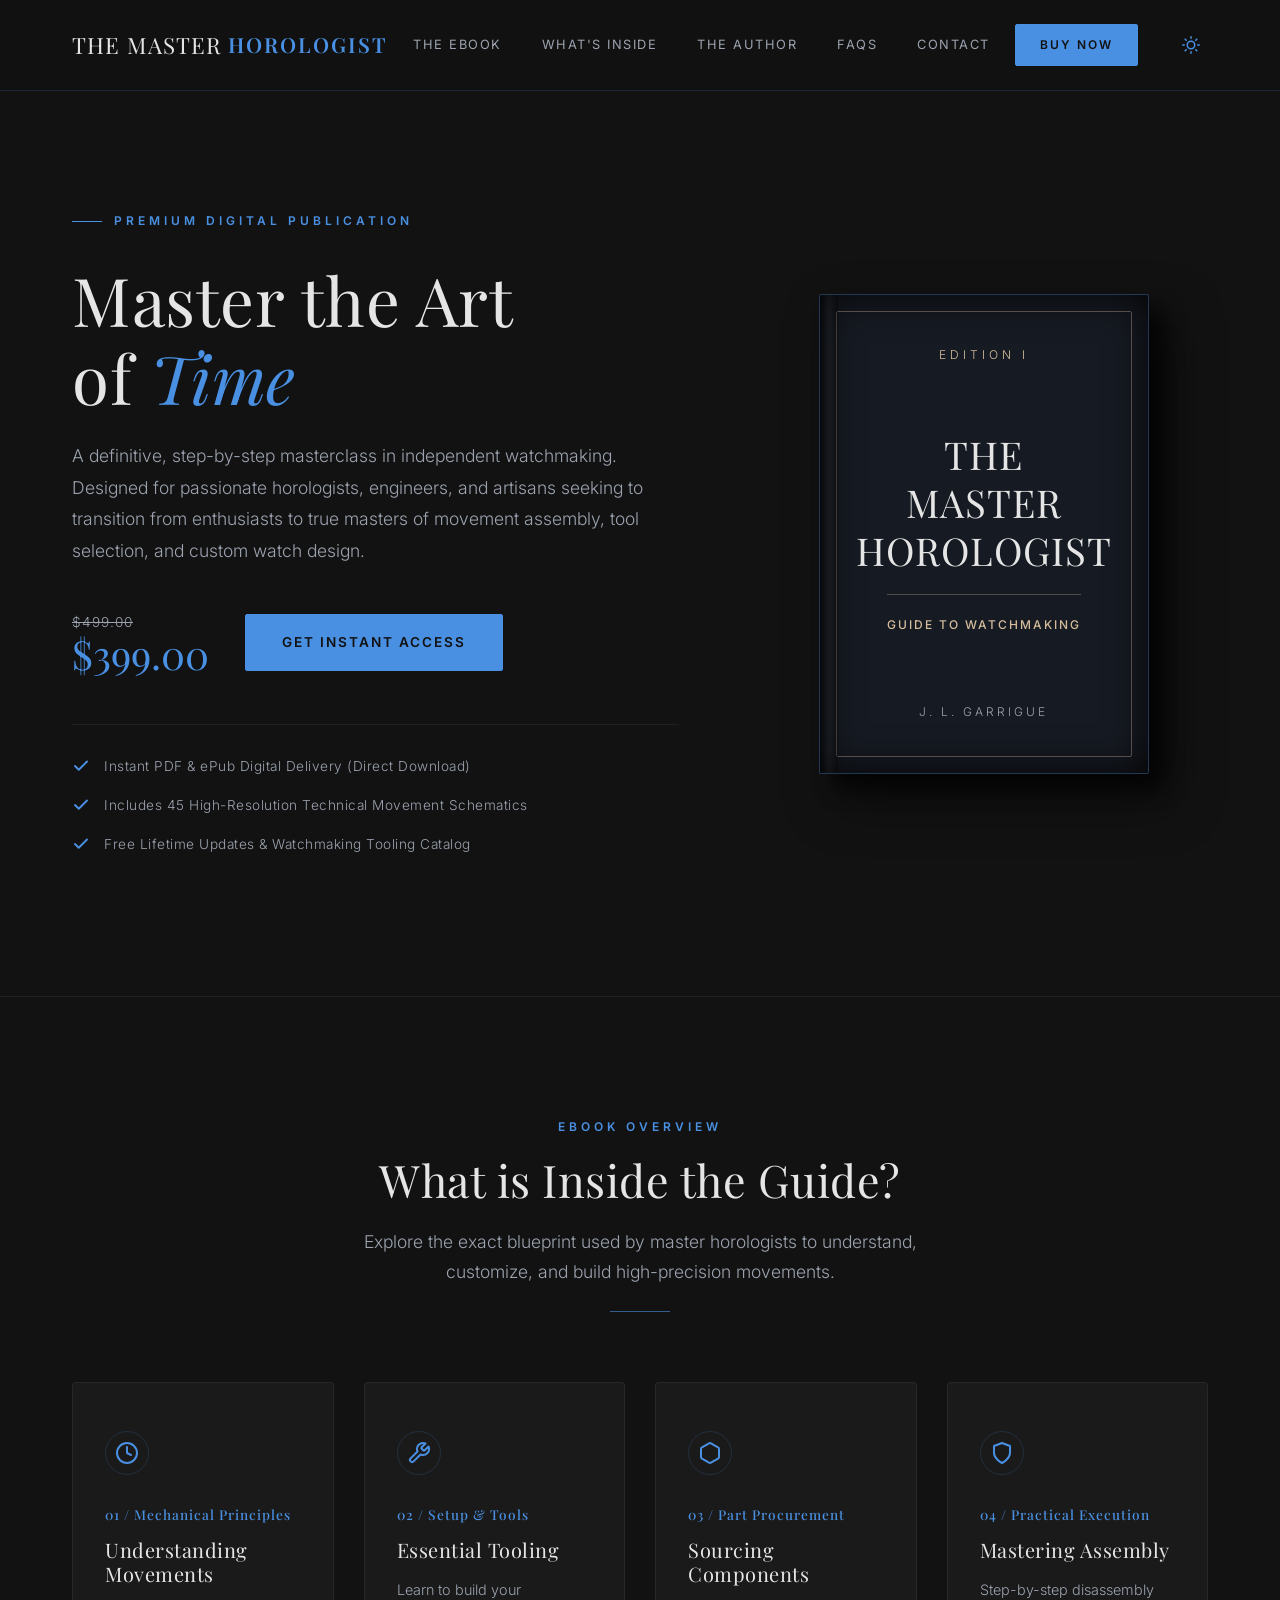
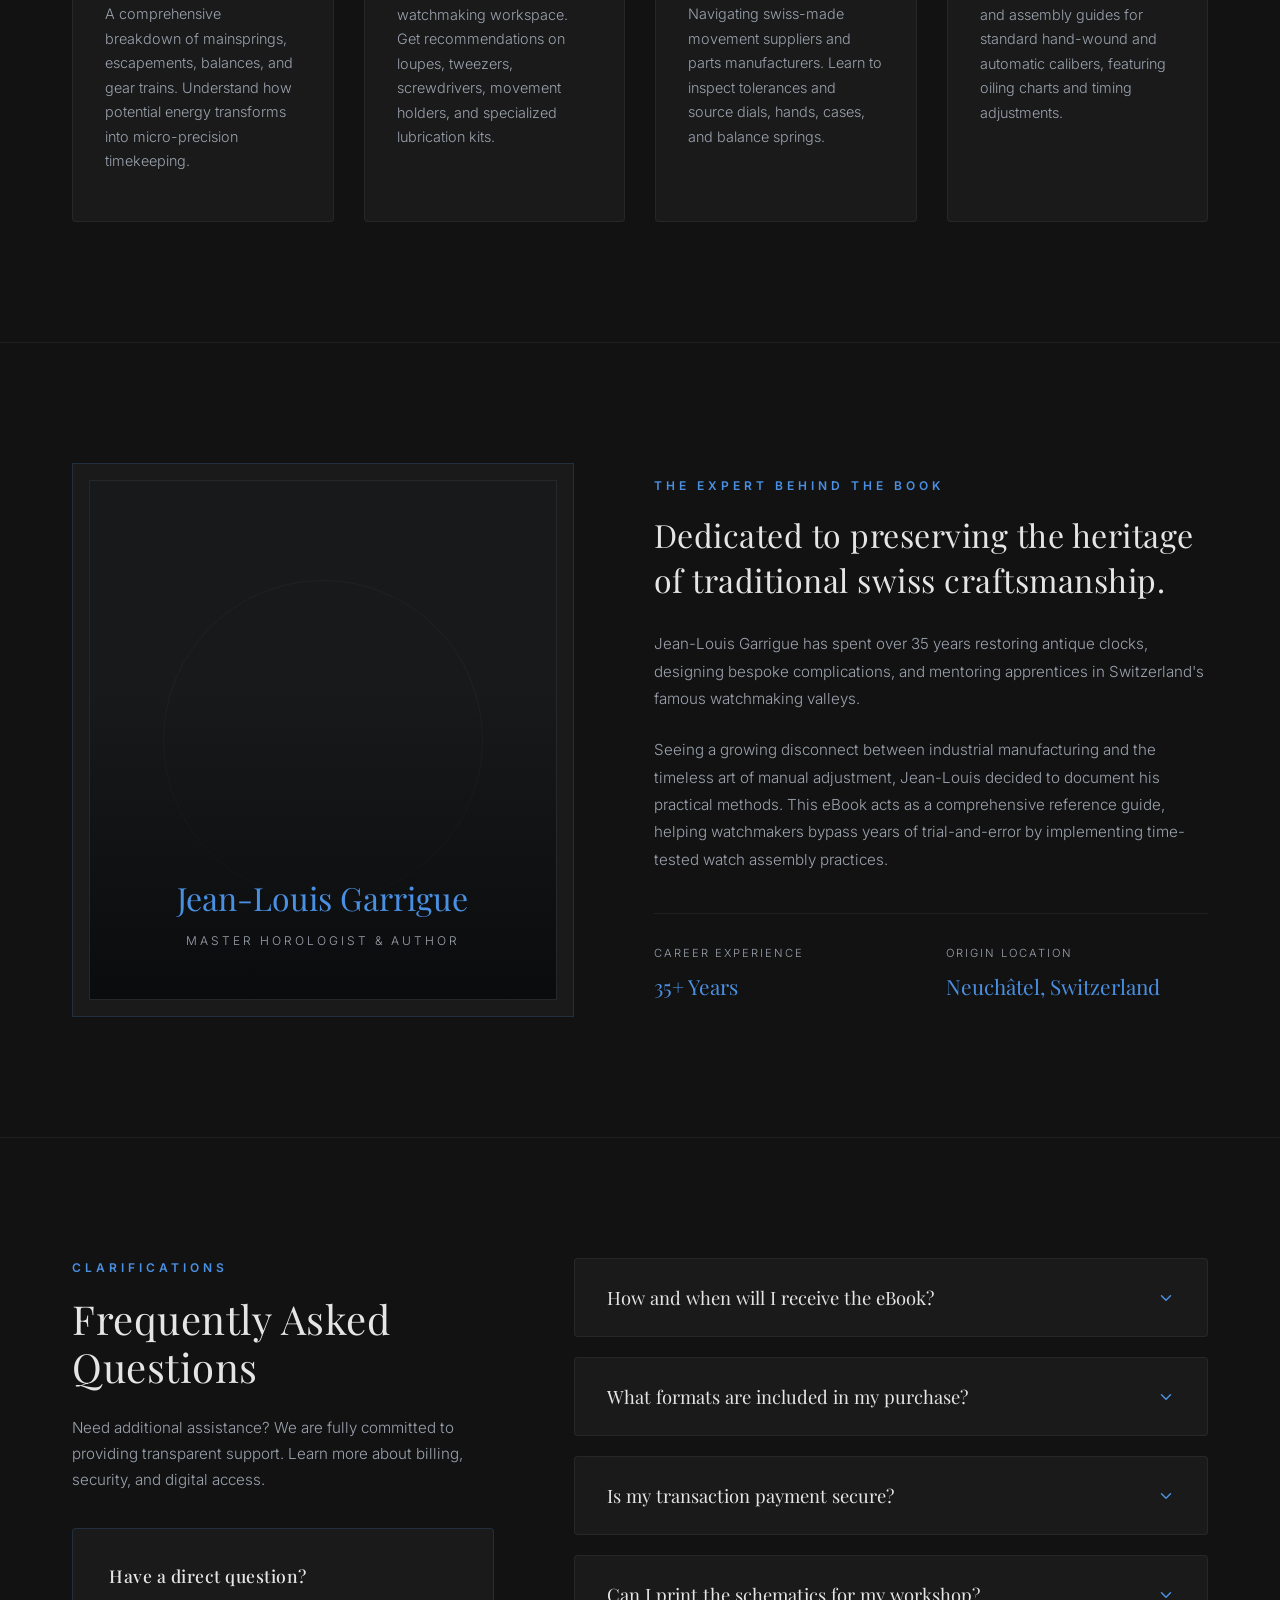
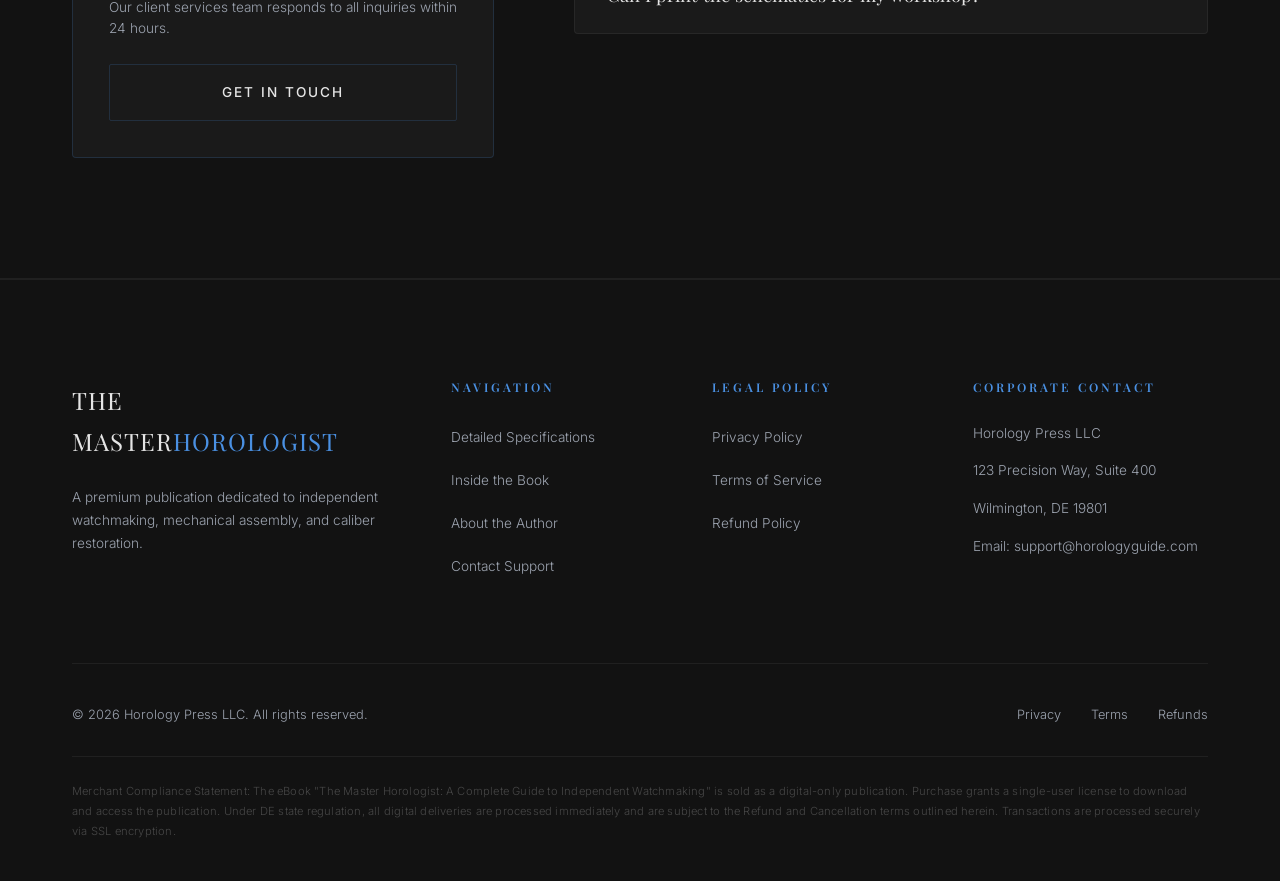
==== index.html @ a395f56f "Position theme switcher icon after Buy Now CTA and simplify script logic" ====
<!DOCTYPE html>
<html lang="en">
<head>
  <meta charset="UTF-8">
  <meta name="viewport" content="width=device-width, initial-scale=1.0">
  <meta name="description" content="The Master Horologist: A Complete Guide to Independent Watchmaking. Learn movement mechanics, sourcing, tools, and assembly from an industry expert.">
  <title>The Master Horologist — A Complete Guide to Independent Watchmaking</title>
  <link rel="preconnect" href="https://fonts.googleapis.com">
  <link rel="preconnect" href="https://fonts.gstatic.com" crossorigin>
  <link href="https://fonts.googleapis.com/css2?family=Inter:wght@300;400;500;600;700&family=Playfair+Display:ital,wght@0,400;0,600;0,700;1,400&display=swap" rel="stylesheet">
  <link rel="stylesheet" href="style.css">
  <script>
    (function() {
      const currentTheme = localStorage.getItem('theme');
      if (currentTheme === 'classic') {
        document.body.classList.add('theme-classic');
      }
    })();
  </script>
</head>
<body>

  <!-- HEADER -->
  <header class="header">
    <div class="container header-container">
      <a href="index.html" class="logo">
        THE MASTER<span>HOROLOGIST</span>
      </a>
      
      <nav class="nav-menu" id="navMenu">
        <a href="product.html" class="nav-link">The eBook</a>
        <a href="index.html#features" class="nav-link">What's Inside</a>
        <a href="index.html#author" class="nav-link">The Author</a>
        <a href="index.html#faq" class="nav-link">FAQs</a>
        <a href="contact.html" class="nav-link">Contact</a>
      </nav>

      <div class="nav-actions">
        <a href="product.html" class="btn btn-primary btn-nav-cta">Buy Now</a>
        <button class="theme-toggle" id="themeToggle" aria-label="Toggle Theme">
          <!-- Sun Icon (appears in dark mode to switch to light) -->
          <svg class="sun-icon" width="18" height="18" viewBox="0 0 24 24" fill="none" stroke="currentColor" stroke-width="2" stroke-linecap="round" stroke-linejoin="round"><circle cx="12" cy="12" r="5"></circle><line x1="12" y1="1" x2="12" y2="3"></line><line x1="12" y1="21" x2="12" y2="23"></line><line x1="4.22" y1="4.22" x2="5.64" y2="5.64"></line><line x1="18.36" y1="18.36" x2="19.78" y2="19.78"></line><line x1="1" y1="12" x2="3" y2="12"></line><line x1="21" y1="12" x2="23" y2="12"></line><line x1="4.22" y1="19.78" x2="5.64" y2="18.36"></line><line x1="18.36" y1="5.64" x2="19.78" y2="4.22"></line></svg>
          <!-- Moon Icon (appears in light mode to switch to dark) -->
          <svg class="moon-icon" width="18" height="18" viewBox="0 0 24 24" fill="none" stroke="currentColor" stroke-width="2" stroke-linecap="round" stroke-linejoin="round"><path d="M21 12.79A9 9 0 1 1 11.21 3 7 7 0 0 0 21 12.79z"></path></svg>
        </button>
        <button class="mobile-nav-toggle" id="mobileNavToggle" aria-label="Toggle navigation">
          <span class="hamburger"></span>
        </button>
      </div>
    </div>
  </header>

  <!-- HERO SECTION -->
  <section class="hero">
    <div class="container hero-grid">
      <div class="hero-content">
        <span class="hero-pretitle">Premium Digital Publication</span>
        <h1 class="hero-title">Master the Art <br>of <span class="serif-italic text-gold">Time</span></h1>
        <p class="hero-description">
          A definitive, step-by-step masterclass in independent watchmaking. Designed for passionate horologists, engineers, and artisans seeking to transition from enthusiasts to true masters of movement assembly, tool selection, and custom watch design.
        </p>
        
        <div class="hero-cta-wrapper">
          <div class="hero-price">
            <span class="price-original">$499.00</span>
            <span class="price-current">$399.00</span>
          </div>
          <a href="product.html" class="btn btn-primary">Get Instant Access</a>
        </div>

        <div class="hero-benefits-list">
          <div class="hero-benefit-item">
            <svg width="18" height="18" viewBox="0 0 24 24" fill="none" stroke="currentColor" stroke-width="2.5" stroke-linecap="round" stroke-linejoin="round"><polyline points="20 6 9 17 4 12"></polyline></svg>
            <span>Instant PDF &amp; ePub Digital Delivery (Direct Download)</span>
          </div>
          <div class="hero-benefit-item">
            <svg width="18" height="18" viewBox="0 0 24 24" fill="none" stroke="currentColor" stroke-width="2.5" stroke-linecap="round" stroke-linejoin="round"><polyline points="20 6 9 17 4 12"></polyline></svg>
            <span>Includes 45 High-Resolution Technical Movement Schematics</span>
          </div>
          <div class="hero-benefit-item">
            <svg width="18" height="18" viewBox="0 0 24 24" fill="none" stroke="currentColor" stroke-width="2.5" stroke-linecap="round" stroke-linejoin="round"><polyline points="20 6 9 17 4 12"></polyline></svg>
            <span>Free Lifetime Updates &amp; Watchmaking Tooling Catalog</span>
          </div>
        </div>
      </div>

      <div class="hero-image-wrapper">
        <div class="gear-deco"></div>
        <div class="book-mockup-container">
          <div class="book-shadow-back"></div>
          <div class="book-mockup">
            <div class="book-cover">
              <div class="book-header">Edition I</div>
              <div class="book-title-area">
                <h2 class="book-title-main">THE<br>MASTER<br>HOROLOGIST</h2>
                <div class="book-title-sub">Guide to Watchmaking</div>
              </div>
              <div class="book-footer">J. L. GARRIGUE</div>
              <div class="book-spine-effect"></div>
            </div>
          </div>
        </div>
      </div>
    </div>
  </section>

  <!-- FEATURES / BENEFITS SECTION -->
  <section class="features" id="features">
    <div class="container">
      <div class="section-header">
        <span class="section-tag">eBook Overview</span>
        <h2 class="section-title">What is Inside the Guide?</h2>
        <p class="section-subtitle">
          Explore the exact blueprint used by master horologists to understand, customize, and build high-precision movements.
        </p>
      </div>

      <div class="features-grid">
        <!-- Feature 1 -->
        <div class="feature-card">
          <div class="feature-icon-wrapper">
            <svg width="24" height="24" viewBox="0 0 24 24" fill="none" stroke="currentColor" stroke-width="2" stroke-linecap="round" stroke-linejoin="round"><circle cx="12" cy="12" r="10"></circle><path d="M12 6v6l4 2"></path></svg>
          </div>
          <span class="feature-num">01 / Mechanical Principles</span>
          <h3 class="feature-title">Understanding Movements</h3>
          <p class="feature-desc">
            A comprehensive breakdown of mainsprings, escapements, balances, and gear trains. Understand how potential energy transforms into micro-precision timekeeping.
          </p>
        </div>

        <!-- Feature 2 -->
        <div class="feature-card">
          <div class="feature-icon-wrapper">
            <svg width="24" height="24" viewBox="0 0 24 24" fill="none" stroke="currentColor" stroke-width="2" stroke-linecap="round" stroke-linejoin="round"><path d="M14.7 6.3a1 1 0 0 0 0 1.4l1.6 1.6a1 1 0 0 0 1.4 0l3.77-3.77a6 6 0 0 1-7.94 7.94l-6.91 6.91a2.12 2.12 0 0 1-3-3l6.91-6.91a6 6 0 0 1 7.94-7.94l-3.76 3.76z"></path></svg>
          </div>
          <span class="feature-num">02 / Setup &amp; Tools</span>
          <h3 class="feature-title">Essential Tooling</h3>
          <p class="feature-desc">
            Learn to build your watchmaking workspace. Get recommendations on loupes, tweezers, screwdrivers, movement holders, and specialized lubrication kits.
          </p>
        </div>

        <!-- Feature 3 -->
        <div class="feature-card">
          <div class="feature-icon-wrapper">
            <svg width="24" height="24" viewBox="0 0 24 24" fill="none" stroke="currentColor" stroke-width="2" stroke-linecap="round" stroke-linejoin="round"><path d="M21 16V8a2 2 0 0 0-1-1.73l-7-4a2 2 0 0 0-2 0l-7 4A2 2 0 0 0 3 8v8a2 2 0 0 0 1 1.73l7 4a2 2 0 0 0 2 0l7-4A2 2 0 0 0 21 16z"></path></svg>
          </div>
          <span class="feature-num">03 / Part Procurement</span>
          <h3 class="feature-title">Sourcing Components</h3>
          <p class="feature-desc">
            Navigating swiss-made movement suppliers and parts manufacturers. Learn to inspect tolerances and source dials, hands, cases, and balance springs.
          </p>
        </div>

        <!-- Feature 4 -->
        <div class="feature-card">
          <div class="feature-icon-wrapper">
            <svg width="24" height="24" viewBox="0 0 24 24" fill="none" stroke="currentColor" stroke-width="2" stroke-linecap="round" stroke-linejoin="round"><path d="M12 22s8-4 8-10V5l-8-3-8 3v7c0 6 8 10 8 10z"></path></svg>
          </div>
          <span class="feature-num">04 / Practical Execution</span>
          <h3 class="feature-title">Mastering Assembly</h3>
          <p class="feature-desc">
            Step-by-step disassembly and assembly guides for standard hand-wound and automatic calibers, featuring oiling charts and timing adjustments.
          </p>
        </div>
      </div>
    </div>
  </section>

  <!-- AUTHOR SECTION -->
  <section class="author" id="author">
    <div class="container author-grid">
      <div class="author-image-area">
        <div class="author-frame">
          <div class="author-image-placeholder">
            <div class="author-text-on-image">
              <div class="author-name-tag">Jean-Louis Garrigue</div>
              <div class="author-title-tag">Master Horologist &amp; Author</div>
            </div>
          </div>
        </div>
      </div>
      <div class="author-bio">
        <span class="section-tag">The Expert Behind The Book</span>
        <h2 class="author-bio-lead">Dedicated to preserving the heritage of traditional swiss craftsmanship.</h2>
        <p class="author-bio-p">
          Jean-Louis Garrigue has spent over 35 years restoring antique clocks, designing bespoke complications, and mentoring apprentices in Switzerland's famous watchmaking valleys. 
        </p>
        <p class="author-bio-p">
          Seeing a growing disconnect between industrial manufacturing and the timeless art of manual adjustment, Jean-Louis decided to document his practical methods. This eBook acts as a comprehensive reference guide, helping watchmakers bypass years of trial-and-error by implementing time-tested watch assembly practices.
        </p>

        <div class="author-credentials">
          <div class="credential-item">
            <span class="credential-label">Career Experience</span>
            <span class="credential-val">35+ Years</span>
          </div>
          <div class="credential-item">
            <span class="credential-label">Origin Location</span>
            <span class="credential-val">Neuchâtel, Switzerland</span>
          </div>
        </div>
      </div>
    </div>
  </section>

  <!-- TRUST & FAQ SECTION -->
  <section class="faq" id="faq">
    <div class="container faq-layout">
      <div class="faq-intro">
        <span class="section-tag">Clarifications</span>
        <h2>Frequently Asked Questions</h2>
        <p>
          Need additional assistance? We are fully committed to providing transparent support. Learn more about billing, security, and digital access.
        </p>
        <div class="faq-contact-card">
          <h4>Have a direct question?</h4>
          <p>Our client services team responds to all inquiries within 24 hours.</p>
          <a href="contact.html" class="btn btn-secondary btn-block">Get in Touch</a>
        </div>
      </div>

      <div class="faq-accordion">
        <!-- FAQ 1 -->
        <div class="accordion-item">
          <button class="accordion-header">
            How and when will I receive the eBook?
            <svg class="accordion-icon" width="20" height="20" viewBox="0 0 24 24" fill="none" stroke="currentColor" stroke-width="2" stroke-linecap="round" stroke-linejoin="round"><polyline points="6 9 12 15 18 9"></polyline></svg>
          </button>
          <div class="accordion-content">
            <div class="accordion-content-inner">
              Delivery is instant. As soon as your secure checkout is complete, you will receive a secure confirmation email containing high-speed download links for both high-resolution PDF and ePub editions of the book.
            </div>
          </div>
        </div>

        <!-- FAQ 2 -->
        <div class="accordion-item">
          <button class="accordion-header">
            What formats are included in my purchase?
            <svg class="accordion-icon" width="20" height="20" viewBox="0 0 24 24" fill="none" stroke="currentColor" stroke-width="2" stroke-linecap="round" stroke-linejoin="round"><polyline points="6 9 12 15 18 9"></polyline></svg>
          </button>
          <div class="accordion-content">
            <div class="accordion-content-inner">
              You will receive two formats: a high-definition PDF designed for detailed study on tablet/desktop displays (showing vector movement diagrams), and a fully responsive ePub file suitable for mobile reading devices.
            </div>
          </div>
        </div>

        <!-- FAQ 3 -->
        <div class="accordion-item">
          <button class="accordion-header">
            Is my transaction payment secure?
            <svg class="accordion-icon" width="20" height="20" viewBox="0 0 24 24" fill="none" stroke="currentColor" stroke-width="2" stroke-linecap="round" stroke-linejoin="round"><polyline points="6 9 12 15 18 9"></polyline></svg>
          </button>
          <div class="accordion-content">
            <div class="accordion-content-inner">
              Yes, absolutely. We use industry-standard 256-bit SSL encryption to process all transactions. Your payment details are processed securely through certified merchant networks, and we never view or store your card number.
            </div>
          </div>
        </div>

        <!-- FAQ 4 -->
        <div class="accordion-item">
          <button class="accordion-header">
            Can I print the schematics for my workshop?
            <svg class="accordion-icon" width="20" height="20" viewBox="0 0 24 24" fill="none" stroke="currentColor" stroke-width="2" stroke-linecap="round" stroke-linejoin="round"><polyline points="6 9 12 15 18 9"></polyline></svg>
          </button>
          <div class="accordion-content">
            <div class="accordion-content-inner">
              Yes, your personal license permits you to print the schematics, oiling charts, and tool reference lists included in the PDF edition. This is highly recommended for physical reference at your watchmaker workbench.
            </div>
          </div>
        </div>
      </div>
    </div>
  </section>

  <!-- FOOTER -->
  <footer class="footer">
    <div class="container">
      <div class="footer-grid">
        <div class="footer-brand">
          <div class="footer-logo">THE MASTER<span>HOROLOGIST</span></div>
          <p class="footer-desc">
            A premium publication dedicated to independent watchmaking, mechanical assembly, and caliber restoration.
          </p>
        </div>
        
        <div>
          <h4 class="footer-heading">Navigation</h4>
          <ul class="footer-links">
            <li><a href="product.html" class="footer-link">Detailed Specifications</a></li>
            <li><a href="index.html#features" class="footer-link">Inside the Book</a></li>
            <li><a href="index.html#author" class="footer-link">About the Author</a></li>
            <li><a href="contact.html" class="footer-link">Contact Support</a></li>
          </ul>
        </div>

        <div>
          <h4 class="footer-heading">Legal Policy</h4>
          <ul class="footer-links">
            <li><a href="privacy.html" class="footer-link">Privacy Policy</a></li>
            <li><a href="terms.html" class="footer-link">Terms of Service</a></li>
            <li><a href="refund.html" class="footer-link">Refund Policy</a></li>
          </ul>
        </div>

        <div>
          <h4 class="footer-heading">Corporate Contact</h4>
          <div class="footer-contact-info">
            <span>Horology Press LLC</span>
            <span>123 Precision Way, Suite 400</span>
            <span>Wilmington, DE 19801</span>
            <span>Email: support@horologyguide.com</span>
          </div>
        </div>
      </div>

      <div class="footer-bottom">
        <span>&copy; 2026 Horology Press LLC. All rights reserved.</span>
        <div class="footer-bottom-links">
          <a href="privacy.html" class="footer-bottom-link">Privacy</a>
          <a href="terms.html" class="footer-bottom-link">Terms</a>
          <a href="refund.html" class="footer-bottom-link">Refunds</a>
        </div>
      </div>

      <div class="compliance-text">
        Merchant Compliance Statement: The eBook "The Master Horologist: A Complete Guide to Independent Watchmaking" is sold as a digital-only publication. Purchase grants a single-user license to download and access the publication. Under DE state regulation, all digital deliveries are processed immediately and are subject to the Refund and Cancellation terms outlined herein. Transactions are processed securely via SSL encryption.
      </div>
    </div>
  </footer>

  <!-- MOBILE MENU AND FAQ ACCORDION SCRIPTS -->
  <script>
    // Mobile Navigation Toggle
    const mobileNavToggle = document.getElementById('mobileNavToggle');
    const navMenu = document.getElementById('navMenu');

    mobileNavToggle.addEventListener('click', () => {
      mobileNavToggle.classList.toggle('active');
      navMenu.classList.toggle('active');
    });

    // Close menu when clicking links
    document.querySelectorAll('.nav-link').forEach(link => {
      link.addEventListener('click', () => {
        mobileNavToggle.classList.remove('active');
        navMenu.classList.remove('active');
      });
    });

    // FAQ Accordion Toggle
    const accordionHeaders = document.querySelectorAll('.accordion-header');

    accordionHeaders.forEach(header => {
      header.addEventListener('click', () => {
        const item = header.parentElement;
        const content = item.querySelector('.accordion-content');
        const isActive = item.classList.contains('active');

        // Close all other accordion items
        document.querySelectorAll('.accordion-item').forEach(otherItem => {
          if (otherItem !== item) {
            otherItem.classList.remove('active');
            otherItem.querySelector('.accordion-content').style.maxHeight = null;
          }
        });

        // Toggle current item
        if (isActive) {
          item.classList.remove('active');
          content.style.maxHeight = null;
        } else {
          item.classList.add('active');
          content.style.maxHeight = content.scrollHeight + 'px';
        }
      });
    });

    // Theme Toggle Logic
    const themeToggle = document.getElementById('themeToggle');
    if (themeToggle) {
      themeToggle.addEventListener('click', () => {
        document.body.classList.toggle('theme-classic');
        const isClassic = document.body.classList.contains('theme-classic');
        localStorage.setItem('theme', isClassic ? 'classic' : 'dark');
      });
    }
  </script>
</body>
</html>
---- style.css ----
/* 
  THE MASTER HOROLOGIST - PREMIUM DARK LUXURY STYLESHEET
  Theme: Midnight Horology (Rolex / Audemars Piguet Style)
  Colors: Obsidian (#090a0b), Slate Carbon (#111315), Champagne Gold (#cda87a), Platinized White (#f3f4f6)
*/

@import url('https://fonts.googleapis.com/css2?family=Inter:wght@300;400;500;600;700&family=Playfair+Display:ital,wght@0,400;0,600;0,700;1,400&display=swap');

/* --- CUSTOM VARIABLES --- */
:root {
  --color-primary-dark: #121212;     /* Matte Charcoal */
  --color-card-dark: #1a1a1a;        /* Pure Jet Black / Carbon */
  --color-gold-accent: #4a90e2;      /* Electric Steel Blue */
  --color-gold-hover: #357abd;       /* Steel Blue Hover */
  --color-gold-light: rgba(74, 144, 226, 0.08); /* Electric Blue Tint */
  --color-text-primary: #e5e5e5;     /* Off-White */
  --color-text-muted: #9ca3af;       /* Steel Gray */
  --color-border-gold: rgba(74, 144, 226, 0.18); /* Delicate Blue Frame */
  --color-border-muted: rgba(255, 255, 255, 0.06);
  --color-header-bg: rgba(18, 18, 18, 0.92);
  --color-compliance-text: rgba(229, 229, 229, 0.25);
  
  --font-serif: 'Playfair Display', Georgia, serif;
  --font-sans: 'Inter', system-ui, -apple-system, sans-serif;
  
  --transition-smooth: all 0.4s cubic-bezier(0.16, 1, 0.3, 1);
  --shadow-gold-glow: 0 8px 30px rgba(74, 144, 226, 0.08);
  --shadow-heavy: 0 20px 40px rgba(0, 0, 0, 0.4);
  --border-radius-sm: 2px; /* Sharp, geometric lines look more premium than round bubbles */
  --border-radius-md: 4px;
}

/* --- CLASSIC LIGHT MODE OVERRIDES --- */
body.theme-classic {
  --color-primary-dark: #fbfaf8;     /* Premium Alabaster / Warm White */
  --color-card-dark: #ffffff;        /* Pure White */
  --color-gold-accent: #2c5282;      /* Midnight Steel Blue Accent */
  --color-gold-hover: #1a365d;       /* Midnight Blue Hover */
  --color-gold-light: rgba(44, 82, 130, 0.06); /* Soft Blue Tint */
  --color-text-primary: #1a1d20;     /* Obsidian Charcoal */
  --color-text-muted: #5e646a;       /* Steel Gray */
  --color-border-gold: rgba(44, 82, 130, 0.15); /* Soft Blue Frame */
  --color-border-muted: rgba(0, 0, 0, 0.06);
  --color-header-bg: rgba(251, 250, 248, 0.92);
  --color-compliance-text: rgba(26, 29, 32, 0.35);
}

/* --- RESET & GLOBAL STYLES --- */
*, *::before, *::after {
  box-sizing: border-box;
  margin: 0;
  padding: 0;
}

html {
  scroll-behavior: smooth;
  background-color: var(--color-primary-dark);
}

body {
  font-family: var(--font-sans);
  color: var(--color-text-primary);
  background-color: var(--color-primary-dark);
  line-height: 1.7;
  -webkit-font-smoothing: antialiased;
  font-weight: 300; /* Reﬁned, high-end editorial weight */
}

a {
  text-decoration: none;
  color: inherit;
  transition: var(--transition-smooth);
}

button, input, textarea, select {
  font-family: inherit;
  font-size: inherit;
  outline: none;
}

ul {
  list-style: none;
}

img {
  max-width: 100%;
  height: auto;
  display: block;
}

/* --- TYPOGRAPHY --- */
h1, h2, h3, h4, h5, h6 {
  font-family: var(--font-serif);
  color: var(--color-text-primary);
  font-weight: 400;
  line-height: 1.2;
  letter-spacing: 0.5px;
}

.serif-italic {
  font-family: var(--font-serif);
  font-style: italic;
  font-weight: 400;
}

.text-gold {
  color: var(--color-gold-accent);
}

/* --- REUSABLE COMPONENTS --- */
.container {
  width: 100%;
  max-width: 1200px;
  margin: 0 auto;
  padding: 0 32px;
}

/* Section Header */
.section-header {
  text-align: center;
  max-width: 800px;
  margin: 0 auto 70px auto;
  position: relative;
}

.section-header::after {
  content: '';
  display: block;
  width: 60px;
  height: 1px;
  background-color: var(--color-gold-accent);
  margin: 24px auto 0 auto;
  opacity: 0.6;
}

.section-tag {
  font-size: 0.75rem;
  text-transform: uppercase;
  letter-spacing: 4px; /* Extreme tracking */
  color: var(--color-gold-accent);
  font-weight: 600;
  margin-bottom: 16px;
  display: block;
}

.section-title {
  font-size: 2.8rem;
  font-weight: 400;
  margin-bottom: 20px;
}

.section-subtitle {
  font-size: 1.1rem;
  color: var(--color-text-muted);
  font-weight: 300;
  max-width: 600px;
  margin: 0 auto;
}

/* Premium Buttons */
.btn {
  display: inline-flex;
  align-items: center;
  justify-content: center;
  padding: 16px 36px;
  font-size: 0.85rem;
  font-weight: 500;
  letter-spacing: 2px;
  text-transform: uppercase;
  border-radius: var(--border-radius-sm);
  cursor: pointer;
  transition: var(--transition-smooth);
  position: relative;
  overflow: hidden;
}

.btn-primary {
  background-color: var(--color-gold-accent);
  color: var(--color-primary-dark);
  border: 1px solid var(--color-gold-accent);
  font-weight: 600;
}

.btn-primary:hover {
  background-color: transparent;
  color: var(--color-gold-accent);
  border-color: var(--color-gold-accent);
  box-shadow: var(--shadow-gold-glow);
  transform: translateY(-1px);
}

.btn-secondary {
  background-color: transparent;
  color: var(--color-text-primary);
  border: 1px solid var(--color-border-gold);
}

.btn-secondary:hover {
  background-color: rgba(205, 168, 122, 0.05);
  border-color: var(--color-gold-accent);
  color: var(--color-gold-accent);
  transform: translateY(-1px);
}

.btn-dark {
  background-color: var(--color-card-dark);
  color: var(--color-text-primary);
  border: 1px solid var(--color-border-muted);
}

.btn-dark:hover {
  background-color: var(--color-gold-accent);
  color: var(--color-primary-dark);
  border-color: var(--color-gold-accent);
  transform: translateY(-1px);
}

.theme-toggle {
  background: none;
  border: none;
  cursor: pointer;
  color: var(--color-gold-accent);
  display: flex;
  align-items: center;
  justify-content: center;
  padding: 8px;
  margin-left: 16px;
  font-size: 1.25rem;
  transition: var(--transition-smooth);
}

.theme-toggle:hover {
  transform: scale(1.15);
  color: var(--color-gold-hover);
}

.btn-block {
  width: 100%;
}

/* --- NAVIGATION HEADER --- */
.header {
  position: sticky;
  top: 0;
  background-color: var(--color-header-bg);
  backdrop-filter: blur(15px);
  border-bottom: 1px solid var(--color-border-gold);
  z-index: 1000;
  transition: var(--transition-smooth);
}

.header-container {
  display: flex;
  justify-content: space-between;
  align-items: center;
  height: 90px;
}

.logo {
  display: flex;
  align-items: center;
  font-family: var(--font-serif);
  font-size: 1.4rem;
  font-weight: 400;
  color: var(--color-text-primary);
  letter-spacing: 1px;
}

.logo span {
  color: var(--color-gold-accent);
  margin-left: 6px;
  font-weight: 600;
  font-size: 1.3rem;
  letter-spacing: 2px;
}

.nav-menu {
  display: flex;
  align-items: center;
  gap: 40px;
}

.nav-link {
  font-size: 0.8rem;
  font-weight: 400;
  color: var(--color-text-muted);
  letter-spacing: 1.5px;
  text-transform: uppercase;
  position: relative;
  padding: 6px 0;
}

.nav-link::after {
  content: '';
  position: absolute;
  bottom: 0;
  left: 50%;
  transform: translateX(-50%);
  width: 0;
  height: 1px;
  background-color: var(--color-gold-accent);
  transition: var(--transition-smooth);
}

.nav-link:hover {
  color: var(--color-text-primary);
}

.nav-link:hover::after {
  width: 100%;
}

.nav-actions {
  display: flex;
  align-items: center;
  gap: 20px;
}

.btn-nav-cta {
  padding: 10px 24px;
  font-size: 0.75rem;
}

/* Mobile Nav Toggle */
.mobile-nav-toggle {
  display: none;
  background: none;
  border: none;
  cursor: pointer;
  padding: 8px;
}

.hamburger {
  display: block;
  width: 20px;
  height: 1px;
  background-color: var(--color-text-primary);
  position: relative;
  transition: var(--transition-smooth);
}

.hamburger::before, .hamburger::after {
  content: '';
  display: block;
  width: 20px;
  height: 1px;
  background-color: var(--color-text-primary);
  position: absolute;
  transition: var(--transition-smooth);
}

.hamburger::before { top: -6px; }
.hamburger::after { bottom: -6px; }

.mobile-nav-toggle.active .hamburger {
  background-color: transparent;
}
.mobile-nav-toggle.active .hamburger::before {
  transform: rotate(45deg);
  top: 0;
}
.mobile-nav-toggle.active .hamburger::after {
  transform: rotate(-45deg);
  bottom: 0;
}

/* --- HERO SECTION --- */
.hero {
  padding: 120px 0 140px 0;
  background-color: var(--color-primary-dark);
  border-bottom: 1px solid var(--color-border-muted);
  position: relative;
}

.hero-grid {
  display: grid;
  grid-template-columns: 1.15fr 0.85fr;
  gap: 80px;
  align-items: center;
}

.hero-content {
  max-width: 620px;
}

.hero-pretitle {
  display: flex;
  align-items: center;
  gap: 12px;
  font-size: 0.75rem;
  text-transform: uppercase;
  letter-spacing: 4px;
  color: var(--color-gold-accent);
  font-weight: 600;
  margin-bottom: 30px;
}

.hero-pretitle::before {
  content: '';
  display: block;
  width: 30px;
  height: 1px;
  background-color: var(--color-gold-accent);
}

.hero-title {
  font-size: 4.2rem;
  line-height: 1.15;
  margin-bottom: 24px;
  font-weight: 400;
}

.hero-description {
  font-size: 1.1rem;
  color: var(--color-text-muted);
  margin-bottom: 44px;
  font-weight: 300;
  line-height: 1.8;
}

.hero-cta-wrapper {
  display: flex;
  align-items: center;
  gap: 36px;
  margin-bottom: 50px;
}

.hero-price {
  display: flex;
  flex-direction: column;
}

.price-original {
  font-size: 0.85rem;
  text-decoration: line-through;
  color: var(--color-text-muted);
  letter-spacing: 1px;
}

.price-current {
  font-family: var(--font-serif);
  font-size: 2.5rem;
  font-weight: 400;
  color: var(--color-gold-accent);
  line-height: 1;
}

.hero-benefits-list {
  display: flex;
  flex-direction: column;
  gap: 16px;
  border-top: 1px solid var(--color-border-muted);
  padding-top: 30px;
}

.hero-benefit-item {
  display: flex;
  align-items: center;
  gap: 14px;
  font-size: 0.85rem;
  color: var(--color-text-muted);
  letter-spacing: 0.5px;
}

.hero-benefit-item svg {
  color: var(--color-gold-accent);
  flex-shrink: 0;
}

/* Cover Image Mockup Component */
.hero-image-wrapper {
  position: relative;
  display: flex;
  justify-content: center;
  align-items: center;
}

.book-mockup-container {
  position: relative;
  width: 330px;
  height: 480px;
  perspective: 1500px;
}

.book-mockup {
  position: relative;
  width: 100%;
  height: 100%;
  transform-style: preserve-3d;
  box-shadow: 20px 25px 50px rgba(0, 0, 0, 0.5);
  border-radius: var(--border-radius-sm);
  transition: transform 0.6s cubic-bezier(0.16, 1, 0.3, 1);
}

.book-mockup:hover {
  transform: rotateY(-12deg) rotateX(4deg) translateZ(10px);
}

.book-cover {
  position: absolute;
  top: 0;
  left: 0;
  width: 100%;
  height: 100%;
  background-color: #161a22; /* Obsidian Navy Cover */
  color: #f3f4f6; /* Platinized White */
  padding: 50px 36px;
  display: flex;
  flex-direction: column;
  justify-content: space-between;
  border-radius: var(--border-radius-sm);
  border: 1px solid rgba(74, 144, 226, 0.25);
  box-shadow: inset 0 0 40px rgba(0, 0, 0, 0.85);
}

.book-cover::before {
  content: '';
  position: absolute;
  top: 16px;
  left: 16px;
  right: 16px;
  bottom: 16px;
  border: 1px solid rgba(213, 189, 156, 0.35); /* Elegant gold frame */
  border-radius: var(--border-radius-sm);
  pointer-events: none;
}

.book-header {
  text-align: center;
  font-size: 0.75rem;
  letter-spacing: 4px;
  text-transform: uppercase;
  color: #d5bd9c; /* Gold header tag */
}

.book-title-area {
  text-align: center;
  margin: auto 0;
}

.book-title-main {
  font-family: var(--font-serif);
  font-size: 2.4rem;
  font-weight: 400;
  line-height: 1.25;
  margin-bottom: 20px;
  letter-spacing: 1px;
}

.book-title-sub {
  font-size: 0.75rem;
  letter-spacing: 2px;
  text-transform: uppercase;
  color: #d5bd9c;
  border-top: 1px solid rgba(213, 189, 156, 0.3);
  padding-top: 20px;
  display: inline-block;
  font-weight: 500;
}

.book-footer {
  text-align: center;
  font-size: 0.75rem;
  letter-spacing: 3px;
  text-transform: uppercase;
  color: var(--color-text-muted);
}

.book-spine-effect {
  position: absolute;
  left: 0;
  top: 0;
  width: 18px;
  height: 100%;
  background: linear-gradient(to right, rgba(0,0,0,0.45) 0%, rgba(255,255,255,0.03) 50%, rgba(0,0,0,0.3) 100%);
  pointer-events: none;
}

.book-shadow-back {
  position: absolute;
  top: 15px;
  left: 15px;
  width: 100%;
  height: 100%;
  background-color: rgba(0, 0, 0, 0.6);
  filter: blur(10px);
  z-index: -1;
}

/* Gear decorative background element */
.gear-deco {
  position: absolute;
  width: 360px;
  height: 360px;
  border: 1px dashed rgba(205, 168, 122, 0.1);
  border-radius: 50%;
  z-index: -1;
  animation: rotateGear 160s linear infinite;
  display: flex;
  align-items: center;
  justify-content: center;
}

.gear-deco::before {
  content: '';
  width: 240px;
  height: 240px;
  border: 1px solid rgba(205, 168, 122, 0.06);
  border-radius: 50%;
}

/* --- FEATURES SECTION --- */
.features {
  padding: 120px 0;
  background-color: var(--color-primary-dark);
  border-bottom: 1px solid var(--color-border-muted);
}

.features-grid {
  display: grid;
  grid-template-columns: repeat(4, 1fr);
  gap: 30px;
}

.feature-card {
  background-color: var(--color-card-dark);
  padding: 48px 32px;
  border-radius: var(--border-radius-md);
  border: 1px solid var(--color-border-muted);
  transition: var(--transition-smooth);
  display: flex;
  flex-direction: column;
  height: 100%;
  position: relative;
}

.feature-card:hover {
  transform: translateY(-4px);
  border-color: var(--color-gold-accent);
  box-shadow: var(--shadow-gold-glow);
}

.feature-icon-wrapper {
  width: 44px;
  height: 44px;
  border-radius: 50%;
  border: 1px solid var(--color-border-gold);
  color: var(--color-gold-accent);
  display: flex;
  align-items: center;
  justify-content: center;
  margin-bottom: 28px;
}

.feature-num {
  font-family: var(--font-serif);
  font-size: 0.85rem;
  color: var(--color-gold-accent);
  font-weight: 500;
  margin-bottom: 12px;
  letter-spacing: 1px;
}

.feature-title {
  font-size: 1.25rem;
  margin-bottom: 16px;
  font-weight: 400;
}

.feature-desc {
  font-size: 0.9rem;
  color: var(--color-text-muted);
  line-height: 1.7;
}

/* --- AUTHOR/ABOUT SECTION --- */
.author {
  padding: 120px 0;
  background-color: var(--color-primary-dark);
  border-bottom: 1px solid var(--color-border-muted);
}

.author-grid {
  display: grid;
  grid-template-columns: 0.95fr 1.05fr;
  gap: 80px;
  align-items: center;
}

.author-image-area {
  position: relative;
}

.author-frame {
  position: relative;
  border: 1px solid var(--color-border-gold);
  padding: 16px;
  background-color: var(--color-card-dark);
}

.author-image-placeholder {
  width: 100%;
  height: 520px;
  background-color: #17191b;
  border: 1px solid var(--color-border-muted);
  display: flex;
  flex-direction: column;
  justify-content: flex-end;
  align-items: center;
  padding: 48px;
  position: relative;
  overflow: hidden;
}

.author-image-placeholder::after {
  content: '';
  position: absolute;
  top: 0;
  left: 0;
  width: 100%;
  height: 100%;
  background: linear-gradient(to bottom, rgba(9, 10, 11, 0) 40%, rgba(9, 10, 11, 0.9) 100%);
  pointer-events: none;
}

/* Luxury clock dial vector pattern backdrop in author card */
.author-image-placeholder::before {
  content: '';
  position: absolute;
  top: 50%;
  left: 50%;
  transform: translate(-50%, -50%);
  width: 320px;
  height: 320px;
  border: 1px solid rgba(205, 168, 122, 0.05);
  border-radius: 50%;
  pointer-events: none;
}

.author-text-on-image {
  z-index: 10;
  text-align: center;
}

.author-name-tag {
  font-family: var(--font-serif);
  font-size: 2rem;
  color: var(--color-gold-accent);
  margin-bottom: 6px;
}

.author-title-tag {
  font-size: 0.75rem;
  text-transform: uppercase;
  letter-spacing: 3px;
  color: var(--color-text-muted);
}

.author-bio {
  max-width: 580px;
}

.author-bio-lead {
  font-family: var(--font-serif);
  font-size: 2rem;
  line-height: 1.4;
  margin-bottom: 28px;
  font-weight: 400;
}

.author-bio-p {
  color: var(--color-text-muted);
  margin-bottom: 24px;
  font-size: 0.95rem;
  line-height: 1.8;
}

.author-credentials {
  display: grid;
  grid-template-columns: repeat(2, 1fr);
  gap: 30px;
  margin-top: 40px;
  border-top: 1px solid var(--color-border-muted);
  padding-top: 30px;
}

.credential-item {
  display: flex;
  flex-direction: column;
}

.credential-label {
  font-size: 0.7rem;
  text-transform: uppercase;
  letter-spacing: 2px;
  color: var(--color-text-muted);
  margin-bottom: 6px;
}

.credential-val {
  font-family: var(--font-serif);
  font-size: 1.3rem;
  color: var(--color-gold-accent);
}

/* --- FAQ SECTION --- */
.faq {
  padding: 120px 0;
  background-color: var(--color-primary-dark);
  border-bottom: 1px solid var(--color-border-muted);
}

.faq-layout {
  display: grid;
  grid-template-columns: 0.8fr 1.2fr;
  gap: 80px;
}

.faq-intro {
  position: sticky;
  top: 140px;
  height: fit-content;
}

.faq-intro h2 {
  font-size: 2.5rem;
  margin-bottom: 24px;
}

.faq-intro p {
  color: var(--color-text-muted);
  margin-bottom: 36px;
  font-size: 0.95rem;
}

.faq-contact-card {
  background-color: var(--color-card-dark);
  padding: 36px;
  border-radius: var(--border-radius-md);
  border: 1px solid var(--color-border-gold);
}

.faq-contact-card h4 {
  font-size: 1.1rem;
  margin-bottom: 10px;
  font-weight: 500;
}

.faq-contact-card p {
  font-size: 0.85rem;
  color: var(--color-text-muted);
  margin-bottom: 24px;
  line-height: 1.6;
}

.faq-accordion {
  display: flex;
  flex-direction: column;
  gap: 20px;
}

.accordion-item {
  background-color: var(--color-card-dark);
  border-radius: var(--border-radius-md);
  border: 1px solid var(--color-border-muted);
  overflow: hidden;
  transition: var(--transition-smooth);
}

.accordion-header {
  width: 100%;
  display: flex;
  justify-content: space-between;
  align-items: center;
  padding: 26px 32px;
  background: none;
  border: none;
  text-align: left;
  cursor: pointer;
  font-family: var(--font-serif);
  font-size: 1.15rem;
  color: var(--color-text-primary);
}

.accordion-icon {
  width: 18px;
  height: 18px;
  color: var(--color-gold-accent);
  transition: var(--transition-smooth);
  flex-shrink: 0;
}

.accordion-content {
  max-height: 0;
  overflow: hidden;
  transition: max-height 0.4s cubic-bezier(0.16, 1, 0.3, 1);
}

.accordion-content-inner {
  padding: 0 32px 32px 32px;
  color: var(--color-text-muted);
  font-size: 0.9rem;
  line-height: 1.7;
}

.accordion-item.active {
  border-color: var(--color-gold-accent);
  box-shadow: var(--shadow-gold-glow);
}

.accordion-item.active .accordion-icon {
  transform: rotate(180deg);
}

/* --- PRODUCT DETAIL PAGE --- */
.product-detail {
  padding: 100px 0 140px 0;
  background-color: var(--color-primary-dark);
  border-bottom: 1px solid var(--color-border-muted);
}

.product-grid {
  display: grid;
  grid-template-columns: 1fr 1.1fr;
  gap: 80px;
  align-items: start;
}

.product-gallery {
  position: sticky;
  top: 140px;
  display: flex;
  flex-direction: column;
  align-items: center;
}

.product-badge-premium {
  background-color: var(--color-gold-light);
  color: var(--color-gold-accent);
  border: 1px solid var(--color-border-gold);
  padding: 8px 18px;
  font-size: 0.7rem;
  font-weight: 600;
  letter-spacing: 3px;
  text-transform: uppercase;
  border-radius: 20px;
  margin-bottom: 30px;
  display: inline-block;
}

.product-info-column {
  max-width: 600px;
}

.product-category {
  font-size: 0.75rem;
  letter-spacing: 3px;
  text-transform: uppercase;
  color: var(--color-gold-accent);
  font-weight: 600;
  margin-bottom: 16px;
  display: block;
}

.product-title {
  font-size: 3.2rem;
  margin-bottom: 20px;
  font-weight: 400;
}

.product-meta-row {
  display: flex;
  align-items: center;
  gap: 24px;
  margin-bottom: 36px;
  border-bottom: 1px solid var(--color-border-muted);
  padding-bottom: 24px;
}

.product-reviews {
  display: flex;
  align-items: center;
  gap: 10px;
  font-size: 0.85rem;
  color: var(--color-text-muted);
}

.stars {
  color: var(--color-gold-accent);
  letter-spacing: 1px;
}

.product-badge-format {
  border: 1px solid var(--color-border-gold);
  padding: 4px 12px;
  font-size: 0.7rem;
  font-weight: 600;
  letter-spacing: 1.5px;
  text-transform: uppercase;
  border-radius: var(--border-radius-sm);
  background-color: rgba(205, 168, 122, 0.05);
}

.product-price-box {
  margin-bottom: 40px;
}

.product-price-label {
  font-size: 0.75rem;
  text-transform: uppercase;
  letter-spacing: 2px;
  color: var(--color-text-muted);
  margin-bottom: 8px;
}

.product-price-flex {
  display: flex;
  align-items: baseline;
  gap: 20px;
}

.product-price-current {
  font-family: var(--font-serif);
  font-size: 3.5rem;
  font-weight: 400;
  color: var(--color-gold-accent);
}

.product-price-original {
  font-size: 1.3rem;
  text-decoration: line-through;
  color: var(--color-text-muted);
}

.product-description-bullets {
  margin-bottom: 44px;
}

.product-description-bullets h3 {
  font-size: 1.25rem;
  margin-bottom: 24px;
  font-weight: 400;
}

.bullet-list {
  display: flex;
  flex-direction: column;
  gap: 20px;
}

.bullet-item {
  display: flex;
  align-items: flex-start;
  gap: 16px;
  font-size: 0.9rem;
  color: var(--color-text-muted);
}

.bullet-item strong {
  color: var(--color-text-primary);
  font-weight: 400;
}

.bullet-item svg {
  color: var(--color-gold-accent);
  flex-shrink: 0;
  margin-top: 4px;
}

/* Purchase Actions / Payment Gateway Mockup */
.purchase-card {
  background-color: var(--color-card-dark);
  border: 1px solid var(--color-border-gold);
  border-radius: var(--border-radius-md);
  padding: 36px;
  margin-bottom: 44px;
  box-shadow: var(--shadow-heavy);
}

.checkout-badge-row {
  display: flex;
  align-items: center;
  justify-content: space-between;
  margin-top: 24px;
  border-top: 1px solid var(--color-border-muted);
  padding-top: 24px;
}

.checkout-badge-title {
  font-size: 0.7rem;
  text-transform: uppercase;
  letter-spacing: 2px;
  color: var(--color-text-muted);
}

.card-logos {
  display: flex;
  gap: 10px;
}

.card-logo {
  height: 22px;
  opacity: 0.8;
  filter: grayscale(100%) brightness(1.2);
  transition: var(--transition-smooth);
}

.card-logo:hover {
  opacity: 1;
  filter: grayscale(0%) brightness(1);
}

.guarantee-box {
  display: flex;
  align-items: flex-start;
  gap: 14px;
  font-size: 0.85rem;
  color: var(--color-text-muted);
  margin-top: 24px;
  padding: 16px;
  background-color: rgba(255,255,255,0.02);
  border-radius: var(--border-radius-sm);
  border-left: 2px solid var(--color-gold-accent);
  border-top: 1px solid var(--color-border-muted);
  border-right: 1px solid var(--color-border-muted);
  border-bottom: 1px solid var(--color-border-muted);
}

/* Chapters Table of Contents Accordion */
.chapters-preview {
  margin-top: 70px;
}

.chapters-preview h3 {
  font-size: 1.6rem;
  margin-bottom: 28px;
  border-bottom: 1px solid var(--color-border-muted);
  padding-bottom: 16px;
  font-weight: 400;
}

.chapters-list {
  display: flex;
  flex-direction: column;
  gap: 14px;
}

.chapter-item {
  border: 1px solid var(--color-border-muted);
  border-radius: var(--border-radius-md);
  background-color: var(--color-card-dark);
  transition: var(--transition-smooth);
}

.chapter-header {
  width: 100%;
  display: flex;
  justify-content: space-between;
  align-items: center;
  padding: 20px 24px;
  background: none;
  border: none;
  cursor: pointer;
  text-align: left;
}

.chapter-title-info {
  display: flex;
  align-items: center;
  gap: 16px;
}

.chapter-num-badge {
  font-size: 0.75rem;
  font-weight: 600;
  color: var(--color-gold-accent);
  background-color: var(--color-primary-dark);
  border: 1px solid var(--color-border-gold);
  width: 30px;
  height: 30px;
  border-radius: 50%;
  display: flex;
  align-items: center;
  justify-content: center;
  flex-shrink: 0;
}

.chapter-name {
  font-family: var(--font-serif);
  font-size: 1.1rem;
  color: var(--color-text-primary);
}

.chapter-pages {
  font-size: 0.75rem;
  color: var(--color-text-muted);
  letter-spacing: 0.5px;
}

.chapter-details {
  max-height: 0;
  overflow: hidden;
  transition: max-height 0.4s cubic-bezier(0.16, 1, 0.3, 1);
  background-color: var(--color-primary-dark);
}

.chapter-details-inner {
  padding: 24px;
  border-top: 1px solid var(--color-border-muted);
  font-size: 0.85rem;
  color: var(--color-text-muted);
  line-height: 1.7;
}

.chapter-details-inner ul {
  list-style: none;
  display: flex;
  flex-direction: column;
  gap: 10px;
}

.chapter-details-inner li {
  position: relative;
  padding-left: 20px;
}

.chapter-details-inner li::before {
  content: '▪';
  position: absolute;
  left: 0;
  color: var(--color-gold-accent);
  font-size: 0.6rem;
  top: -1px;
}

.chapter-item.active {
  border-color: var(--color-gold-accent);
  box-shadow: var(--shadow-gold-glow);
}

.chapter-item.active .chapter-details {
  max-height: 250px;
}

/* --- LEGAL & COMPLIANCE PAGES --- */
.legal-page {
  padding: 100px 0 140px 0;
  background-color: var(--color-primary-dark);
  border-bottom: 1px solid var(--color-border-muted);
}

.legal-container {
  max-width: 800px;
  margin: 0 auto;
}

.legal-header {
  text-align: center;
  margin-bottom: 70px;
}

.legal-meta {
  font-size: 0.8rem;
  color: var(--color-text-muted);
  margin-top: 12px;
  letter-spacing: 1px;
}

.legal-content {
  font-size: 0.95rem;
  color: var(--color-text-muted);
  line-height: 1.8;
}

.legal-content h2 {
  font-size: 1.5rem;
  color: var(--color-text-primary);
  margin: 48px 0 20px 0;
  padding-bottom: 12px;
  border-bottom: 1px solid var(--color-border-muted);
}

.legal-content p {
  margin-bottom: 24px;
}

.legal-content ul {
  list-style: none;
  margin-bottom: 24px;
}

.legal-content li {
  margin-bottom: 12px;
  position: relative;
  padding-left: 20px;
}

.legal-content li::before {
  content: '▪';
  position: absolute;
  left: 0;
  color: var(--color-gold-accent);
  font-size: 0.6rem;
  top: 1px;
}

.legal-section-callout {
  background-color: var(--color-card-dark);
  border-left: 2px solid var(--color-gold-accent);
  border-top: 1px solid var(--color-border-muted);
  border-right: 1px solid var(--color-border-muted);
  border-bottom: 1px solid var(--color-border-muted);
  padding: 24px;
  margin: 40px 0;
  border-radius: var(--border-radius-sm);
}

.legal-section-callout p {
  margin-bottom: 0;
  color: var(--color-text-primary);
}

/* --- CONTACT PAGE --- */
.contact-section {
  padding: 100px 0 140px 0;
  background-color: var(--color-primary-dark);
  border-bottom: 1px solid var(--color-border-muted);
}

.contact-grid {
  display: grid;
  grid-template-columns: 0.95fr 1.05fr;
  gap: 80px;
}

.contact-info {
  max-width: 480px;
}

.contact-info-list {
  display: flex;
  flex-direction: column;
  gap: 36px;
  margin-top: 50px;
}

.contact-info-item {
  display: flex;
  align-items: flex-start;
  gap: 20px;
}

.contact-info-icon {
  width: 40px;
  height: 40px;
  border-radius: 50%;
  border: 1px solid var(--color-border-gold);
  color: var(--color-gold-accent);
  display: flex;
  align-items: center;
  justify-content: center;
  flex-shrink: 0;
}

.contact-info-text h4 {
  font-size: 0.95rem;
  margin-bottom: 6px;
  font-weight: 500;
  letter-spacing: 0.5px;
}

.contact-info-text p {
  font-size: 0.9rem;
  color: var(--color-text-muted);
  line-height: 1.6;
}

.contact-form-wrapper {
  background-color: var(--color-card-dark);
  padding: 48px;
  border-radius: var(--border-radius-md);
  border: 1px solid var(--color-border-gold);
  box-shadow: var(--shadow-heavy);
}

.form-group {
  margin-bottom: 28px;
}

.form-label {
  display: block;
  font-size: 0.75rem;
  font-weight: 600;
  text-transform: uppercase;
  letter-spacing: 2px;
  margin-bottom: 10px;
  color: var(--color-text-primary);
}

.form-control {
  width: 100%;
  padding: 14px 18px;
  border: 1px solid var(--color-border-muted);
  background-color: var(--color-primary-dark);
  border-radius: var(--border-radius-sm);
  color: var(--color-text-primary);
  transition: var(--transition-smooth);
}

.form-control:focus {
  border-color: var(--color-gold-accent);
  box-shadow: 0 0 10px rgba(205, 168, 122, 0.1);
}

textarea.form-control {
  resize: vertical;
  min-height: 140px;
}

.form-status {
  margin-top: 20px;
  font-size: 0.85rem;
  padding: 16px;
  border-radius: var(--border-radius-sm);
  display: none;
}

.form-status.success {
  display: block;
  background-color: rgba(46, 125, 50, 0.1);
  color: #81c784;
  border: 1px solid rgba(129, 199, 132, 0.2);
}

/* --- FOOTER --- */
.footer {
  background-color: var(--color-primary-dark);
  color: var(--color-text-primary);
  padding: 100px 0 40px 0;
  border-top: 1px solid var(--color-border-muted);
}

.footer-grid {
  display: grid;
  grid-template-columns: 1.4fr 0.9fr 0.9fr 1fr;
  gap: 50px;
  margin-bottom: 80px;
}

.footer-brand {
  max-width: 320px;
}

.footer-logo {
  font-family: var(--font-serif);
  font-size: 1.5rem;
  font-weight: 400;
  color: var(--color-text-primary);
  margin-bottom: 24px;
  letter-spacing: 1px;
}

.footer-logo span {
  color: var(--color-gold-accent);
}

.footer-desc {
  font-size: 0.85rem;
  color: var(--color-text-muted);
  margin-bottom: 28px;
  line-height: 1.7;
}

.footer-heading {
  font-size: 0.75rem;
  text-transform: uppercase;
  letter-spacing: 3px;
  color: var(--color-gold-accent);
  margin-bottom: 28px;
  font-weight: 600;
}

.footer-links {
  display: flex;
  flex-direction: column;
  gap: 16px;
}

.footer-link {
  font-size: 0.85rem;
  color: var(--color-text-muted);
}

.footer-link:hover {
  color: var(--color-gold-accent);
  padding-left: 4px;
}

.footer-contact-info {
  display: flex;
  flex-direction: column;
  gap: 16px;
  font-size: 0.85rem;
  color: var(--color-text-muted);
  line-height: 1.6;
}

.footer-contact-info span {
  display: block;
}

.footer-bottom {
  border-top: 1px solid var(--color-border-muted);
  padding-top: 40px;
  display: flex;
  justify-content: space-between;
  align-items: center;
  font-size: 0.8rem;
  color: var(--color-text-muted);
}

.footer-bottom-links {
  display: flex;
  gap: 30px;
}

.footer-bottom-link {
  color: var(--color-text-muted);
}

.footer-bottom-link:hover {
  color: var(--color-gold-accent);
}

.compliance-text {
  max-width: 100%;
  margin-top: 30px;
  padding-top: 24px;
  border-top: 1px solid var(--color-border-muted);
  font-size: 0.7rem;
  color: var(--color-compliance-text);
  line-height: 1.8;
  letter-spacing: 0.2px;
}

/* --- MOBILE RESPONSIVENESS --- */
@media (max-width: 1024px) {
  .features-grid {
    grid-template-columns: repeat(2, 1fr);
    gap: 24px;
  }
}

@media (max-width: 768px) {
  h1 { font-size: 3rem; }
  h2 { font-size: 2.2rem; }
  
  .section-header {
    margin-bottom: 50px;
  }
  
  .section-title {
    font-size: 2.2rem;
  }
  
  /* Navigation */
  .mobile-nav-toggle {
    display: block;
    z-index: 1100;
  }
  
  .nav-menu {
    position: fixed;
    top: 90px;
    left: 0;
    right: 0;
    background-color: var(--color-primary-dark);
    flex-direction: column;
    padding: 50px 32px;
    border-bottom: 1px solid var(--color-border-gold);
    box-shadow: var(--shadow-heavy);
    gap: 30px;
    transform: translateY(-120%);
    opacity: 0;
    visibility: hidden;
    transition: var(--transition-smooth);
    z-index: 999;
  }
  
  .nav-menu.active {
    transform: translateY(0);
    opacity: 1;
    visibility: visible;
  }
  
  .nav-actions {
    display: none;
  }
  
  /* Hero */
  .hero {
    padding: 70px 0;
  }
  
  .hero-grid {
    grid-template-columns: 1fr;
    gap: 60px;
    text-align: center;
  }
  
  .hero-pretitle {
    justify-content: center;
  }
  
  .hero-cta-wrapper {
    justify-content: center;
    flex-direction: column;
    gap: 20px;
  }
  
  .hero-title {
    font-size: 3rem;
  }
  
  .hero-benefits-list {
    align-items: center;
  }
  
  /* Features */
  .features {
    padding: 80px 0;
  }
  
  /* Author */
  .author {
    padding: 80px 0;
  }
  
  .author-grid {
    grid-template-columns: 1fr;
    gap: 50px;
  }
  
  .author-image-placeholder {
    height: 420px;
  }
  
  /* FAQ */
  .faq {
    padding: 80px 0;
  }
  
  .faq-layout {
    grid-template-columns: 1fr;
    gap: 50px;
  }
  
  /* Product Page */
  .product-grid {
    grid-template-columns: 1fr;
    gap: 50px;
  }
  
  .product-gallery {
    position: static;
  }
  
  /* Contact Page */
  .contact-grid {
    grid-template-columns: 1fr;
    gap: 50px;
  }
  
  /* Footer */
  .footer {
    padding: 80px 0 40px 0;
  }
  
  .footer-grid {
    grid-template-columns: 1.5fr 1fr;
    gap: 40px;
  }
  
  .footer-bottom {
    flex-direction: column;
    gap: 24px;
    text-align: center;
  }
}

@media (max-width: 480px) {
  .features-grid {
    grid-template-columns: 1fr;
  }
  
  .footer-grid {
    grid-template-columns: 1fr;
    gap: 30px;
  }
  
  .author-credentials {
    grid-template-columns: 1fr;
    gap: 20px;
  }
  
  .product-price-flex {
    flex-direction: column;
    gap: 8px;
    align-items: center;
  }
}

/* Theme Toggle Icon Display Rules */
.theme-toggle .sun-icon {
  display: block;
}
.theme-toggle .moon-icon {
  display: none;
}
body.theme-classic .theme-toggle .sun-icon {
  display: none !important;
}
body.theme-classic .theme-toggle .moon-icon {
  display: block !important;
}
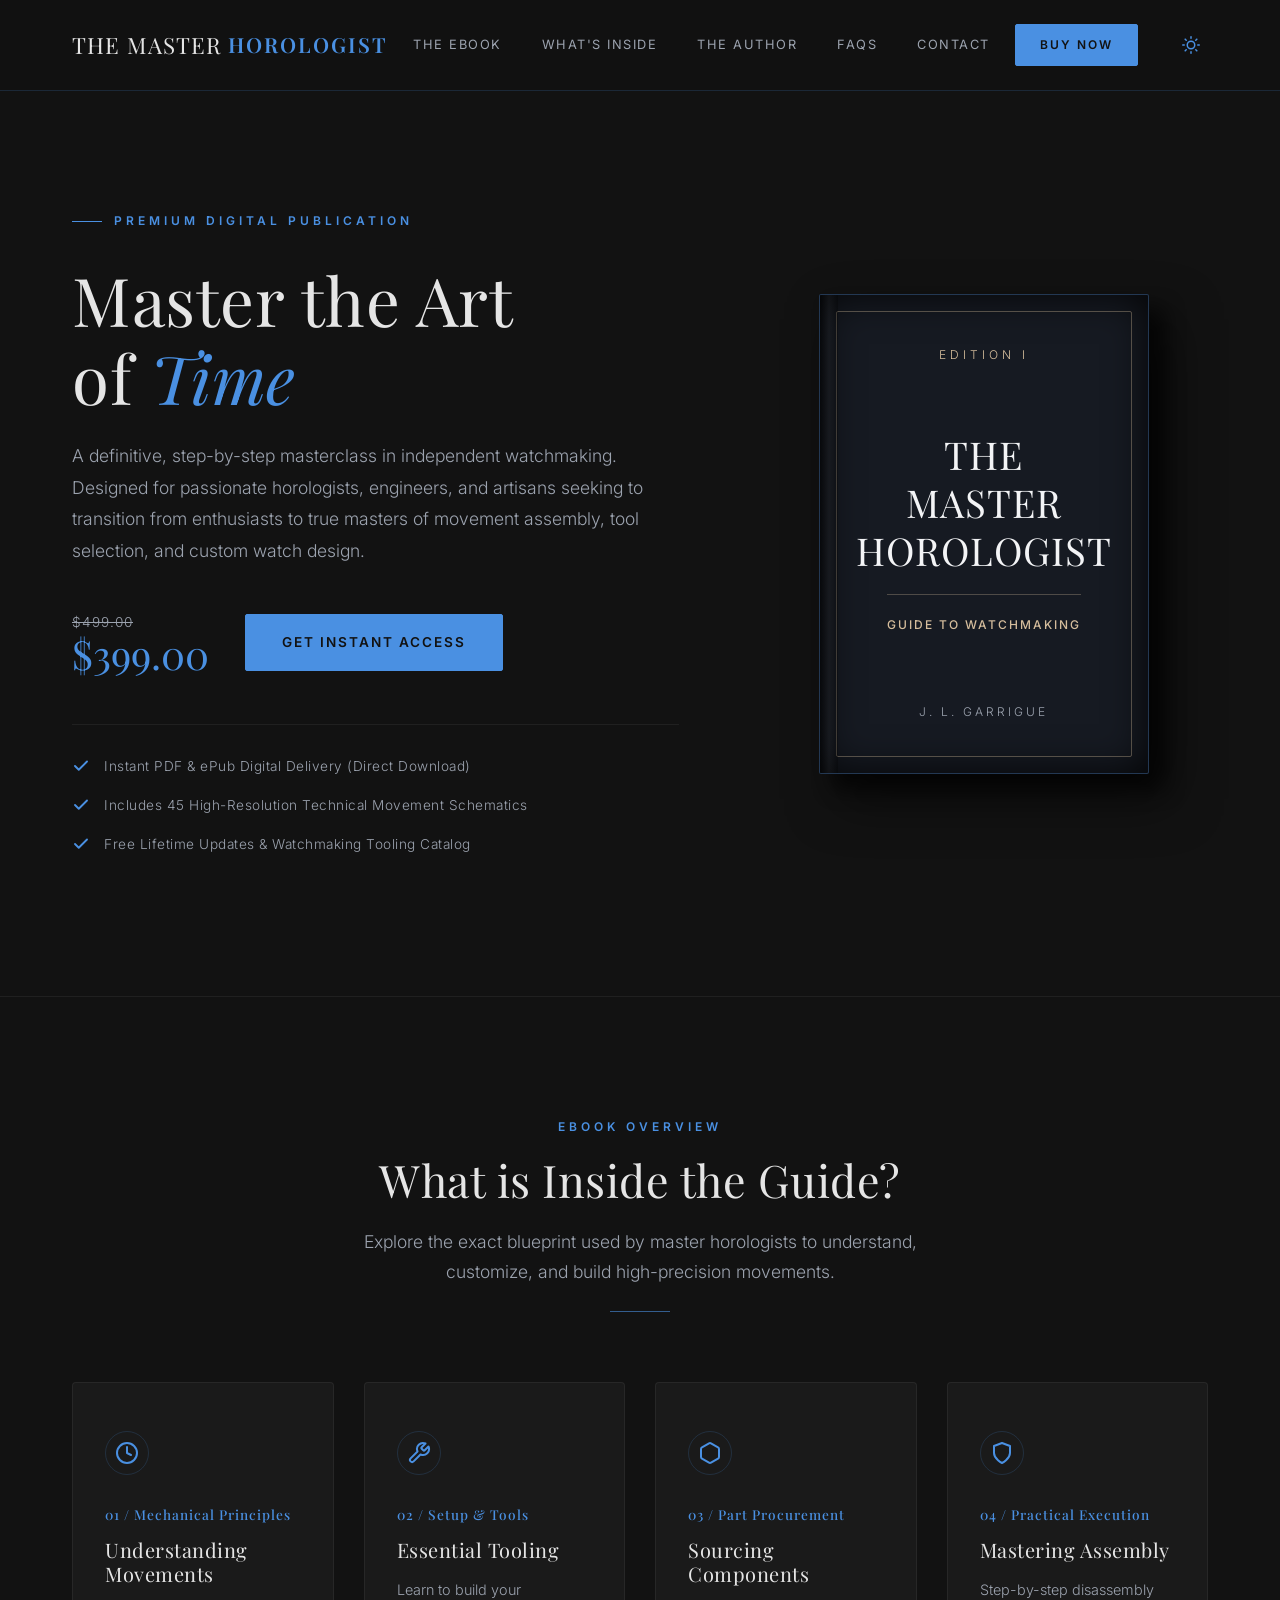
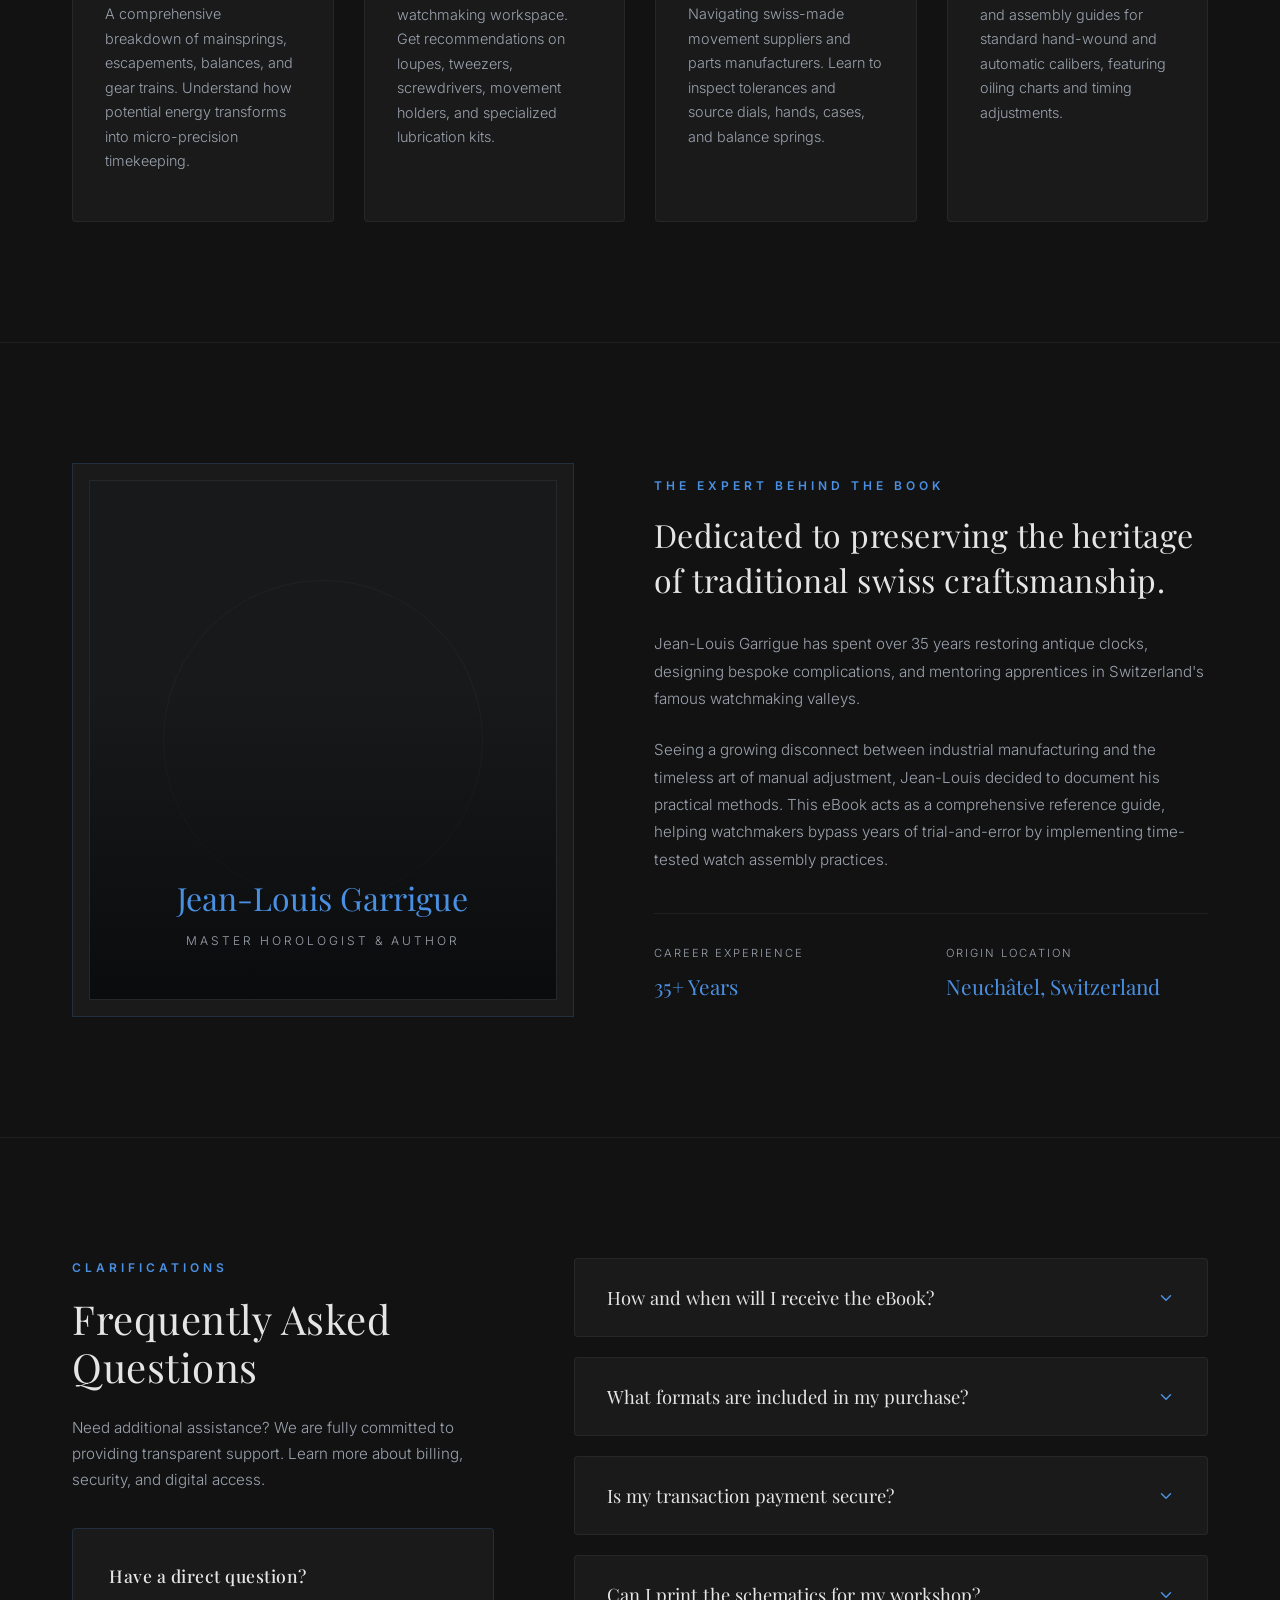
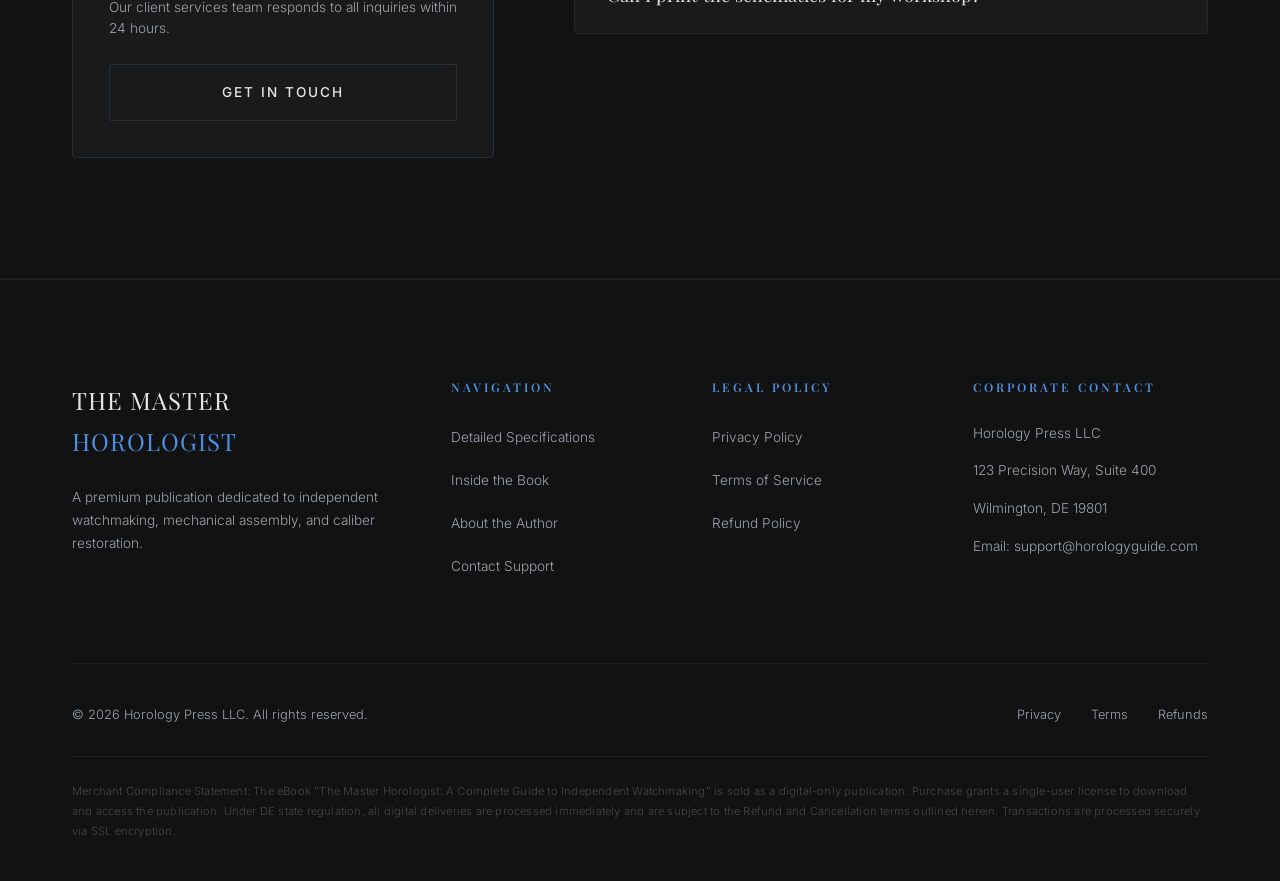
==== commit 6d9073a0: "done" ====
--- a/index.html
+++ b/index.html
@@ -1,16 +1,20 @@
 <!DOCTYPE html>
 <html lang="en">
+
 <head>
   <meta charset="UTF-8">
   <meta name="viewport" content="width=device-width, initial-scale=1.0">
-  <meta name="description" content="The Master Horologist: A Complete Guide to Independent Watchmaking. Learn movement mechanics, sourcing, tools, and assembly from an industry expert.">
+  <meta name="description"
+    content="The Master Horologist: A Complete Guide to Independent Watchmaking. Learn movement mechanics, sourcing, tools, and assembly from an industry expert.">
   <title>The Master Horologist — A Complete Guide to Independent Watchmaking</title>
   <link rel="preconnect" href="https://fonts.googleapis.com">
   <link rel="preconnect" href="https://fonts.gstatic.com" crossorigin>
-  <link href="https://fonts.googleapis.com/css2?family=Inter:wght@300;400;500;600;700&family=Playfair+Display:ital,wght@0,400;0,600;0,700;1,400&display=swap" rel="stylesheet">
+  <link
+    href="https://fonts.googleapis.com/css2?family=Inter:wght@300;400;500;600;700&family=Playfair+Display:ital,wght@0,400;0,600;0,700;1,400&display=swap"
+    rel="stylesheet">
   <link rel="stylesheet" href="style.css">
   <script>
-    (function() {
+    (function () {
       const currentTheme = localStorage.getItem('theme');
       if (currentTheme === 'classic') {
         document.body.classList.add('theme-classic');
@@ -18,6 +22,7 @@
     })();
   </script>
 </head>
+
 <body>
 
   <!-- HEADER -->
@@ -26,7 +31,7 @@
       <a href="index.html" class="logo">
         THE MASTER<span>HOROLOGIST</span>
       </a>
-      
+
       <nav class="nav-menu" id="navMenu">
         <a href="product.html" class="nav-link">The eBook</a>
         <a href="index.html#features" class="nav-link">What's Inside</a>
@@ -39,9 +44,23 @@
         <a href="product.html" class="btn btn-primary btn-nav-cta">Buy Now</a>
         <button class="theme-toggle" id="themeToggle" aria-label="Toggle Theme">
           <!-- Sun Icon (appears in dark mode to switch to light) -->
-          <svg class="sun-icon" width="18" height="18" viewBox="0 0 24 24" fill="none" stroke="currentColor" stroke-width="2" stroke-linecap="round" stroke-linejoin="round"><circle cx="12" cy="12" r="5"></circle><line x1="12" y1="1" x2="12" y2="3"></line><line x1="12" y1="21" x2="12" y2="23"></line><line x1="4.22" y1="4.22" x2="5.64" y2="5.64"></line><line x1="18.36" y1="18.36" x2="19.78" y2="19.78"></line><line x1="1" y1="12" x2="3" y2="12"></line><line x1="21" y1="12" x2="23" y2="12"></line><line x1="4.22" y1="19.78" x2="5.64" y2="18.36"></line><line x1="18.36" y1="5.64" x2="19.78" y2="4.22"></line></svg>
+          <svg class="sun-icon" width="18" height="18" viewBox="0 0 24 24" fill="none" stroke="currentColor"
+            stroke-width="2" stroke-linecap="round" stroke-linejoin="round">
+            <circle cx="12" cy="12" r="5"></circle>
+            <line x1="12" y1="1" x2="12" y2="3"></line>
+            <line x1="12" y1="21" x2="12" y2="23"></line>
+            <line x1="4.22" y1="4.22" x2="5.64" y2="5.64"></line>
+            <line x1="18.36" y1="18.36" x2="19.78" y2="19.78"></line>
+            <line x1="1" y1="12" x2="3" y2="12"></line>
+            <line x1="21" y1="12" x2="23" y2="12"></line>
+            <line x1="4.22" y1="19.78" x2="5.64" y2="18.36"></line>
+            <line x1="18.36" y1="5.64" x2="19.78" y2="4.22"></line>
+          </svg>
           <!-- Moon Icon (appears in light mode to switch to dark) -->
-          <svg class="moon-icon" width="18" height="18" viewBox="0 0 24 24" fill="none" stroke="currentColor" stroke-width="2" stroke-linecap="round" stroke-linejoin="round"><path d="M21 12.79A9 9 0 1 1 11.21 3 7 7 0 0 0 21 12.79z"></path></svg>
+          <svg class="moon-icon" width="18" height="18" viewBox="0 0 24 24" fill="none" stroke="currentColor"
+            stroke-width="2" stroke-linecap="round" stroke-linejoin="round">
+            <path d="M21 12.79A9 9 0 1 1 11.21 3 7 7 0 0 0 21 12.79z"></path>
+          </svg>
         </button>
         <button class="mobile-nav-toggle" id="mobileNavToggle" aria-label="Toggle navigation">
           <span class="hamburger"></span>
@@ -57,9 +76,11 @@
         <span class="hero-pretitle">Premium Digital Publication</span>
         <h1 class="hero-title">Master the Art <br>of <span class="serif-italic text-gold">Time</span></h1>
         <p class="hero-description">
-          A definitive, step-by-step masterclass in independent watchmaking. Designed for passionate horologists, engineers, and artisans seeking to transition from enthusiasts to true masters of movement assembly, tool selection, and custom watch design.
+          A definitive, step-by-step masterclass in independent watchmaking. Designed for passionate horologists,
+          engineers, and artisans seeking to transition from enthusiasts to true masters of movement assembly, tool
+          selection, and custom watch design.
         </p>
-        
+
         <div class="hero-cta-wrapper">
           <div class="hero-price">
             <span class="price-original">$499.00</span>
@@ -70,15 +91,24 @@
 
         <div class="hero-benefits-list">
           <div class="hero-benefit-item">
-            <svg width="18" height="18" viewBox="0 0 24 24" fill="none" stroke="currentColor" stroke-width="2.5" stroke-linecap="round" stroke-linejoin="round"><polyline points="20 6 9 17 4 12"></polyline></svg>
+            <svg width="18" height="18" viewBox="0 0 24 24" fill="none" stroke="currentColor" stroke-width="2.5"
+              stroke-linecap="round" stroke-linejoin="round">
+              <polyline points="20 6 9 17 4 12"></polyline>
+            </svg>
             <span>Instant PDF &amp; ePub Digital Delivery (Direct Download)</span>
           </div>
           <div class="hero-benefit-item">
-            <svg width="18" height="18" viewBox="0 0 24 24" fill="none" stroke="currentColor" stroke-width="2.5" stroke-linecap="round" stroke-linejoin="round"><polyline points="20 6 9 17 4 12"></polyline></svg>
+            <svg width="18" height="18" viewBox="0 0 24 24" fill="none" stroke="currentColor" stroke-width="2.5"
+              stroke-linecap="round" stroke-linejoin="round">
+              <polyline points="20 6 9 17 4 12"></polyline>
+            </svg>
             <span>Includes 45 High-Resolution Technical Movement Schematics</span>
           </div>
           <div class="hero-benefit-item">
-            <svg width="18" height="18" viewBox="0 0 24 24" fill="none" stroke="currentColor" stroke-width="2.5" stroke-linecap="round" stroke-linejoin="round"><polyline points="20 6 9 17 4 12"></polyline></svg>
+            <svg width="18" height="18" viewBox="0 0 24 24" fill="none" stroke="currentColor" stroke-width="2.5"
+              stroke-linecap="round" stroke-linejoin="round">
+              <polyline points="20 6 9 17 4 12"></polyline>
+            </svg>
             <span>Free Lifetime Updates &amp; Watchmaking Tooling Catalog</span>
           </div>
         </div>
@@ -111,7 +141,8 @@
         <span class="section-tag">eBook Overview</span>
         <h2 class="section-title">What is Inside the Guide?</h2>
         <p class="section-subtitle">
-          Explore the exact blueprint used by master horologists to understand, customize, and build high-precision movements.
+          Explore the exact blueprint used by master horologists to understand, customize, and build high-precision
+          movements.
         </p>
       </div>
 
@@ -119,48 +150,69 @@
         <!-- Feature 1 -->
         <div class="feature-card">
           <div class="feature-icon-wrapper">
-            <svg width="24" height="24" viewBox="0 0 24 24" fill="none" stroke="currentColor" stroke-width="2" stroke-linecap="round" stroke-linejoin="round"><circle cx="12" cy="12" r="10"></circle><path d="M12 6v6l4 2"></path></svg>
+            <svg width="24" height="24" viewBox="0 0 24 24" fill="none" stroke="currentColor" stroke-width="2"
+              stroke-linecap="round" stroke-linejoin="round">
+              <circle cx="12" cy="12" r="10"></circle>
+              <path d="M12 6v6l4 2"></path>
+            </svg>
           </div>
           <span class="feature-num">01 / Mechanical Principles</span>
           <h3 class="feature-title">Understanding Movements</h3>
           <p class="feature-desc">
-            A comprehensive breakdown of mainsprings, escapements, balances, and gear trains. Understand how potential energy transforms into micro-precision timekeeping.
+            A comprehensive breakdown of mainsprings, escapements, balances, and gear trains. Understand how potential
+            energy transforms into micro-precision timekeeping.
           </p>
         </div>
 
         <!-- Feature 2 -->
         <div class="feature-card">
           <div class="feature-icon-wrapper">
-            <svg width="24" height="24" viewBox="0 0 24 24" fill="none" stroke="currentColor" stroke-width="2" stroke-linecap="round" stroke-linejoin="round"><path d="M14.7 6.3a1 1 0 0 0 0 1.4l1.6 1.6a1 1 0 0 0 1.4 0l3.77-3.77a6 6 0 0 1-7.94 7.94l-6.91 6.91a2.12 2.12 0 0 1-3-3l6.91-6.91a6 6 0 0 1 7.94-7.94l-3.76 3.76z"></path></svg>
+            <svg width="24" height="24" viewBox="0 0 24 24" fill="none" stroke="currentColor" stroke-width="2"
+              stroke-linecap="round" stroke-linejoin="round">
+              <path
+                d="M14.7 6.3a1 1 0 0 0 0 1.4l1.6 1.6a1 1 0 0 0 1.4 0l3.77-3.77a6 6 0 0 1-7.94 7.94l-6.91 6.91a2.12 2.12 0 0 1-3-3l6.91-6.91a6 6 0 0 1 7.94-7.94l-3.76 3.76z">
+              </path>
+            </svg>
           </div>
           <span class="feature-num">02 / Setup &amp; Tools</span>
           <h3 class="feature-title">Essential Tooling</h3>
           <p class="feature-desc">
-            Learn to build your watchmaking workspace. Get recommendations on loupes, tweezers, screwdrivers, movement holders, and specialized lubrication kits.
+            Learn to build your watchmaking workspace. Get recommendations on loupes, tweezers, screwdrivers, movement
+            holders, and specialized lubrication kits.
           </p>
         </div>
 
         <!-- Feature 3 -->
         <div class="feature-card">
           <div class="feature-icon-wrapper">
-            <svg width="24" height="24" viewBox="0 0 24 24" fill="none" stroke="currentColor" stroke-width="2" stroke-linecap="round" stroke-linejoin="round"><path d="M21 16V8a2 2 0 0 0-1-1.73l-7-4a2 2 0 0 0-2 0l-7 4A2 2 0 0 0 3 8v8a2 2 0 0 0 1 1.73l7 4a2 2 0 0 0 2 0l7-4A2 2 0 0 0 21 16z"></path></svg>
+            <svg width="24" height="24" viewBox="0 0 24 24" fill="none" stroke="currentColor" stroke-width="2"
+              stroke-linecap="round" stroke-linejoin="round">
+              <path
+                d="M21 16V8a2 2 0 0 0-1-1.73l-7-4a2 2 0 0 0-2 0l-7 4A2 2 0 0 0 3 8v8a2 2 0 0 0 1 1.73l7 4a2 2 0 0 0 2 0l7-4A2 2 0 0 0 21 16z">
+              </path>
+            </svg>
           </div>
           <span class="feature-num">03 / Part Procurement</span>
           <h3 class="feature-title">Sourcing Components</h3>
           <p class="feature-desc">
-            Navigating swiss-made movement suppliers and parts manufacturers. Learn to inspect tolerances and source dials, hands, cases, and balance springs.
+            Navigating swiss-made movement suppliers and parts manufacturers. Learn to inspect tolerances and source
+            dials, hands, cases, and balance springs.
           </p>
         </div>
 
         <!-- Feature 4 -->
         <div class="feature-card">
           <div class="feature-icon-wrapper">
-            <svg width="24" height="24" viewBox="0 0 24 24" fill="none" stroke="currentColor" stroke-width="2" stroke-linecap="round" stroke-linejoin="round"><path d="M12 22s8-4 8-10V5l-8-3-8 3v7c0 6 8 10 8 10z"></path></svg>
+            <svg width="24" height="24" viewBox="0 0 24 24" fill="none" stroke="currentColor" stroke-width="2"
+              stroke-linecap="round" stroke-linejoin="round">
+              <path d="M12 22s8-4 8-10V5l-8-3-8 3v7c0 6 8 10 8 10z"></path>
+            </svg>
           </div>
           <span class="feature-num">04 / Practical Execution</span>
           <h3 class="feature-title">Mastering Assembly</h3>
           <p class="feature-desc">
-            Step-by-step disassembly and assembly guides for standard hand-wound and automatic calibers, featuring oiling charts and timing adjustments.
+            Step-by-step disassembly and assembly guides for standard hand-wound and automatic calibers, featuring
+            oiling charts and timing adjustments.
           </p>
         </div>
       </div>
@@ -184,10 +236,13 @@
         <span class="section-tag">The Expert Behind The Book</span>
         <h2 class="author-bio-lead">Dedicated to preserving the heritage of traditional swiss craftsmanship.</h2>
         <p class="author-bio-p">
-          Jean-Louis Garrigue has spent over 35 years restoring antique clocks, designing bespoke complications, and mentoring apprentices in Switzerland's famous watchmaking valleys. 
+          Jean-Louis Garrigue has spent over 35 years restoring antique clocks, designing bespoke complications, and
+          mentoring apprentices in Switzerland's famous watchmaking valleys.
         </p>
         <p class="author-bio-p">
-          Seeing a growing disconnect between industrial manufacturing and the timeless art of manual adjustment, Jean-Louis decided to document his practical methods. This eBook acts as a comprehensive reference guide, helping watchmakers bypass years of trial-and-error by implementing time-tested watch assembly practices.
+          Seeing a growing disconnect between industrial manufacturing and the timeless art of manual adjustment,
+          Jean-Louis decided to document his practical methods. This eBook acts as a comprehensive reference guide,
+          helping watchmakers bypass years of trial-and-error by implementing time-tested watch assembly practices.
         </p>
 
         <div class="author-credentials">
@@ -211,7 +266,8 @@
         <span class="section-tag">Clarifications</span>
         <h2>Frequently Asked Questions</h2>
         <p>
-          Need additional assistance? We are fully committed to providing transparent support. Learn more about billing, security, and digital access.
+          Need additional assistance? We are fully committed to providing transparent support. Learn more about billing,
+          security, and digital access.
         </p>
         <div class="faq-contact-card">
           <h4>Have a direct question?</h4>
@@ -225,11 +281,15 @@
         <div class="accordion-item">
           <button class="accordion-header">
             How and when will I receive the eBook?
-            <svg class="accordion-icon" width="20" height="20" viewBox="0 0 24 24" fill="none" stroke="currentColor" stroke-width="2" stroke-linecap="round" stroke-linejoin="round"><polyline points="6 9 12 15 18 9"></polyline></svg>
+            <svg class="accordion-icon" width="20" height="20" viewBox="0 0 24 24" fill="none" stroke="currentColor"
+              stroke-width="2" stroke-linecap="round" stroke-linejoin="round">
+              <polyline points="6 9 12 15 18 9"></polyline>
+            </svg>
           </button>
           <div class="accordion-content">
             <div class="accordion-content-inner">
-              Delivery is instant. As soon as your secure checkout is complete, you will receive a secure confirmation email containing high-speed download links for both high-resolution PDF and ePub editions of the book.
+              Delivery is instant. As soon as your secure checkout is complete, you will receive a secure confirmation
+              email containing high-speed download links for both high-resolution PDF and ePub editions of the book.
             </div>
           </div>
         </div>
@@ -238,11 +298,15 @@
         <div class="accordion-item">
           <button class="accordion-header">
             What formats are included in my purchase?
-            <svg class="accordion-icon" width="20" height="20" viewBox="0 0 24 24" fill="none" stroke="currentColor" stroke-width="2" stroke-linecap="round" stroke-linejoin="round"><polyline points="6 9 12 15 18 9"></polyline></svg>
+            <svg class="accordion-icon" width="20" height="20" viewBox="0 0 24 24" fill="none" stroke="currentColor"
+              stroke-width="2" stroke-linecap="round" stroke-linejoin="round">
+              <polyline points="6 9 12 15 18 9"></polyline>
+            </svg>
           </button>
           <div class="accordion-content">
             <div class="accordion-content-inner">
-              You will receive two formats: a high-definition PDF designed for detailed study on tablet/desktop displays (showing vector movement diagrams), and a fully responsive ePub file suitable for mobile reading devices.
+              You will receive two formats: a high-definition PDF designed for detailed study on tablet/desktop displays
+              (showing vector movement diagrams), and a fully responsive ePub file suitable for mobile reading devices.
             </div>
           </div>
         </div>
@@ -251,11 +315,16 @@
         <div class="accordion-item">
           <button class="accordion-header">
             Is my transaction payment secure?
-            <svg class="accordion-icon" width="20" height="20" viewBox="0 0 24 24" fill="none" stroke="currentColor" stroke-width="2" stroke-linecap="round" stroke-linejoin="round"><polyline points="6 9 12 15 18 9"></polyline></svg>
+            <svg class="accordion-icon" width="20" height="20" viewBox="0 0 24 24" fill="none" stroke="currentColor"
+              stroke-width="2" stroke-linecap="round" stroke-linejoin="round">
+              <polyline points="6 9 12 15 18 9"></polyline>
+            </svg>
           </button>
           <div class="accordion-content">
             <div class="accordion-content-inner">
-              Yes, absolutely. We use industry-standard 256-bit SSL encryption to process all transactions. Your payment details are processed securely through certified merchant networks, and we never view or store your card number.
+              Yes, absolutely. We use industry-standard 256-bit SSL encryption to process all transactions. Your payment
+              details are processed securely through certified merchant networks, and we never view or store your card
+              number.
             </div>
           </div>
         </div>
@@ -264,11 +333,16 @@
         <div class="accordion-item">
           <button class="accordion-header">
             Can I print the schematics for my workshop?
-            <svg class="accordion-icon" width="20" height="20" viewBox="0 0 24 24" fill="none" stroke="currentColor" stroke-width="2" stroke-linecap="round" stroke-linejoin="round"><polyline points="6 9 12 15 18 9"></polyline></svg>
+            <svg class="accordion-icon" width="20" height="20" viewBox="0 0 24 24" fill="none" stroke="currentColor"
+              stroke-width="2" stroke-linecap="round" stroke-linejoin="round">
+              <polyline points="6 9 12 15 18 9"></polyline>
+            </svg>
           </button>
           <div class="accordion-content">
             <div class="accordion-content-inner">
-              Yes, your personal license permits you to print the schematics, oiling charts, and tool reference lists included in the PDF edition. This is highly recommended for physical reference at your watchmaker workbench.
+              Yes, your personal license permits you to print the schematics, oiling charts, and tool reference lists
+              included in the PDF edition. This is highly recommended for physical reference at your watchmaker
+              workbench.
             </div>
           </div>
         </div>
@@ -281,12 +355,12 @@
     <div class="container">
       <div class="footer-grid">
         <div class="footer-brand">
-          <div class="footer-logo">THE MASTER<span>HOROLOGIST</span></div>
+          <div class="footer-logo">THE MASTER <span> HOROLOGIST</span></div>
           <p class="footer-desc">
             A premium publication dedicated to independent watchmaking, mechanical assembly, and caliber restoration.
           </p>
         </div>
-        
+
         <div>
           <h4 class="footer-heading">Navigation</h4>
           <ul class="footer-links">
@@ -327,7 +401,10 @@
       </div>
 
       <div class="compliance-text">
-        Merchant Compliance Statement: The eBook "The Master Horologist: A Complete Guide to Independent Watchmaking" is sold as a digital-only publication. Purchase grants a single-user license to download and access the publication. Under DE state regulation, all digital deliveries are processed immediately and are subject to the Refund and Cancellation terms outlined herein. Transactions are processed securely via SSL encryption.
+        Merchant Compliance Statement: The eBook "The Master Horologist: A Complete Guide to Independent Watchmaking" is
+        sold as a digital-only publication. Purchase grants a single-user license to download and access the
+        publication. Under DE state regulation, all digital deliveries are processed immediately and are subject to the
+        Refund and Cancellation terms outlined herein. Transactions are processed securely via SSL encryption.
       </div>
     </div>
   </footer>
@@ -390,4 +467,5 @@
     }
   </script>
 </body>
-</html>
+
+</html>
--- a/style.css
+++ b/style.css
@@ -511,6 +511,13 @@
   border-radius: var(--border-radius-sm);
   border: 1px solid rgba(74, 144, 226, 0.25);
   box-shadow: inset 0 0 40px rgba(0, 0, 0, 0.85);
+}
+
+.book-cover h1,
+.book-cover h2,
+.book-cover h3,
+.book-cover h4 {
+  color: #f3f4f6 !important;
 }
 
 .book-cover::before {
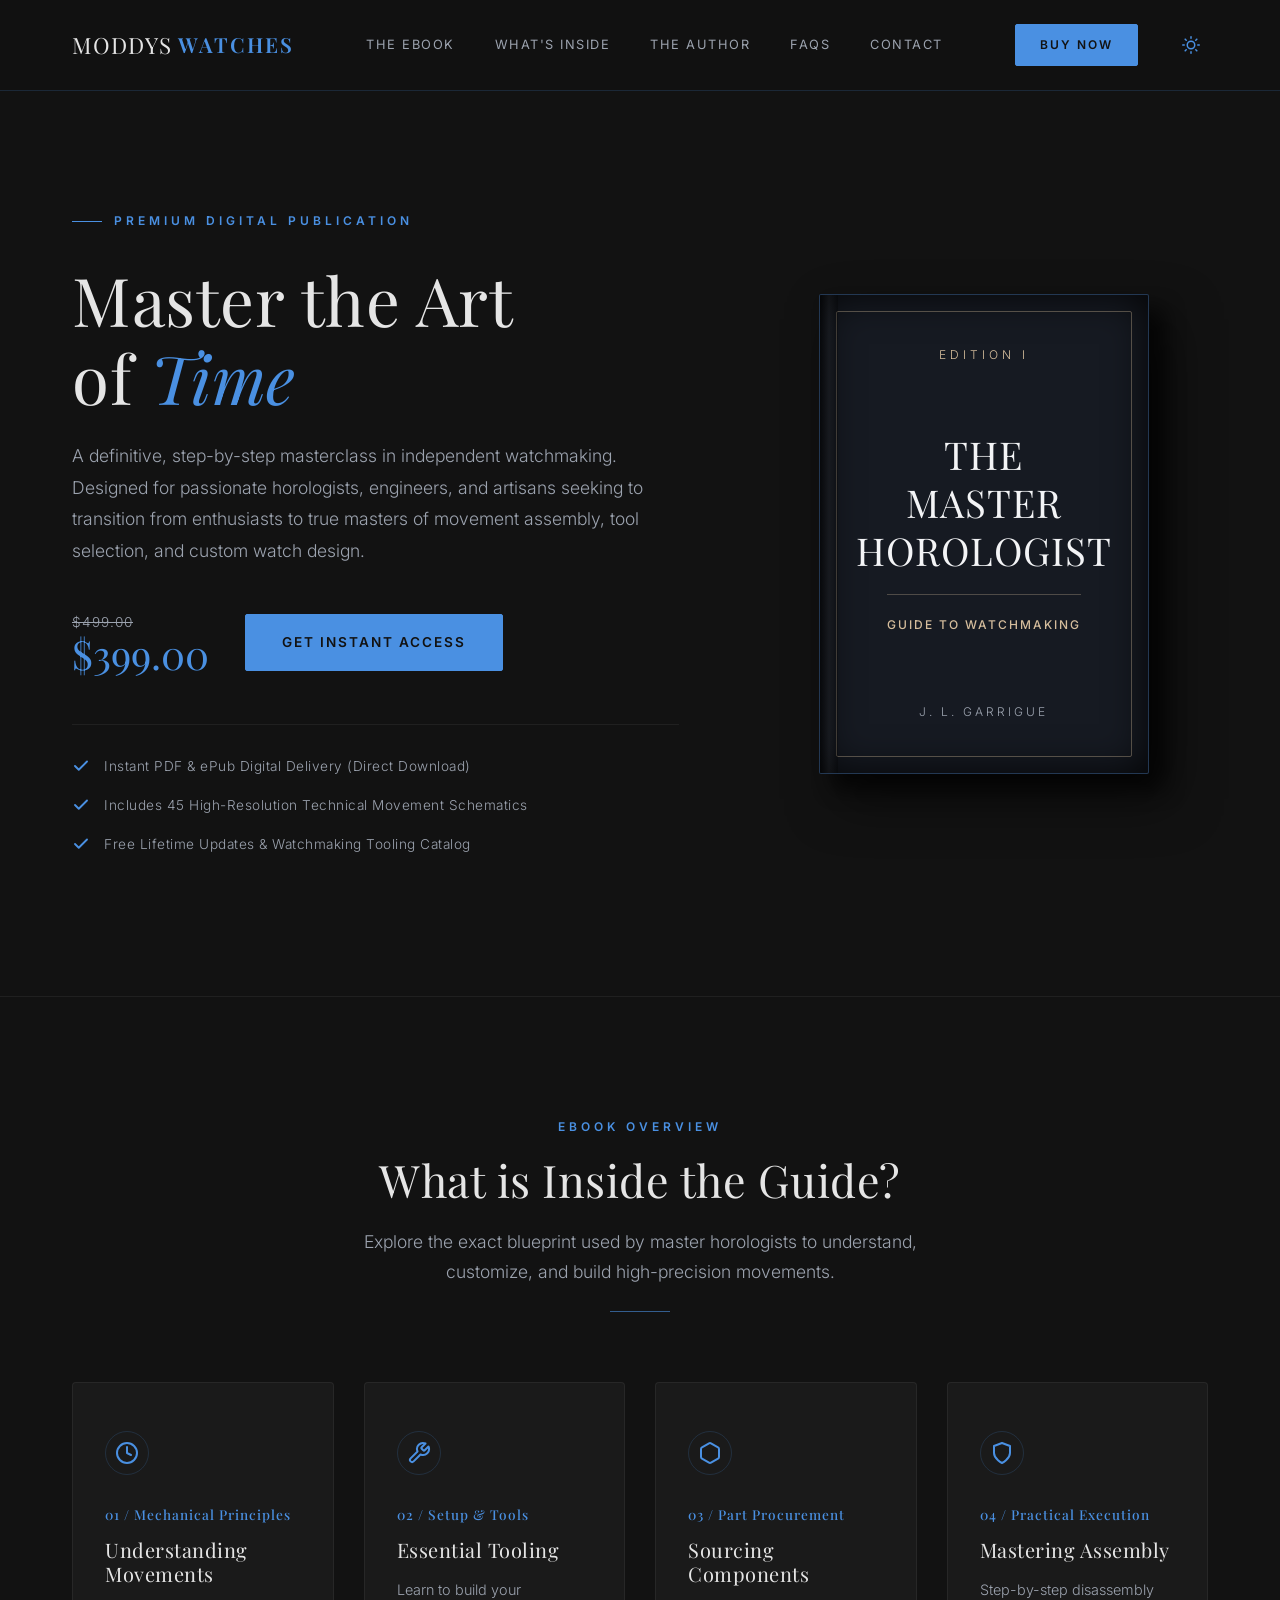
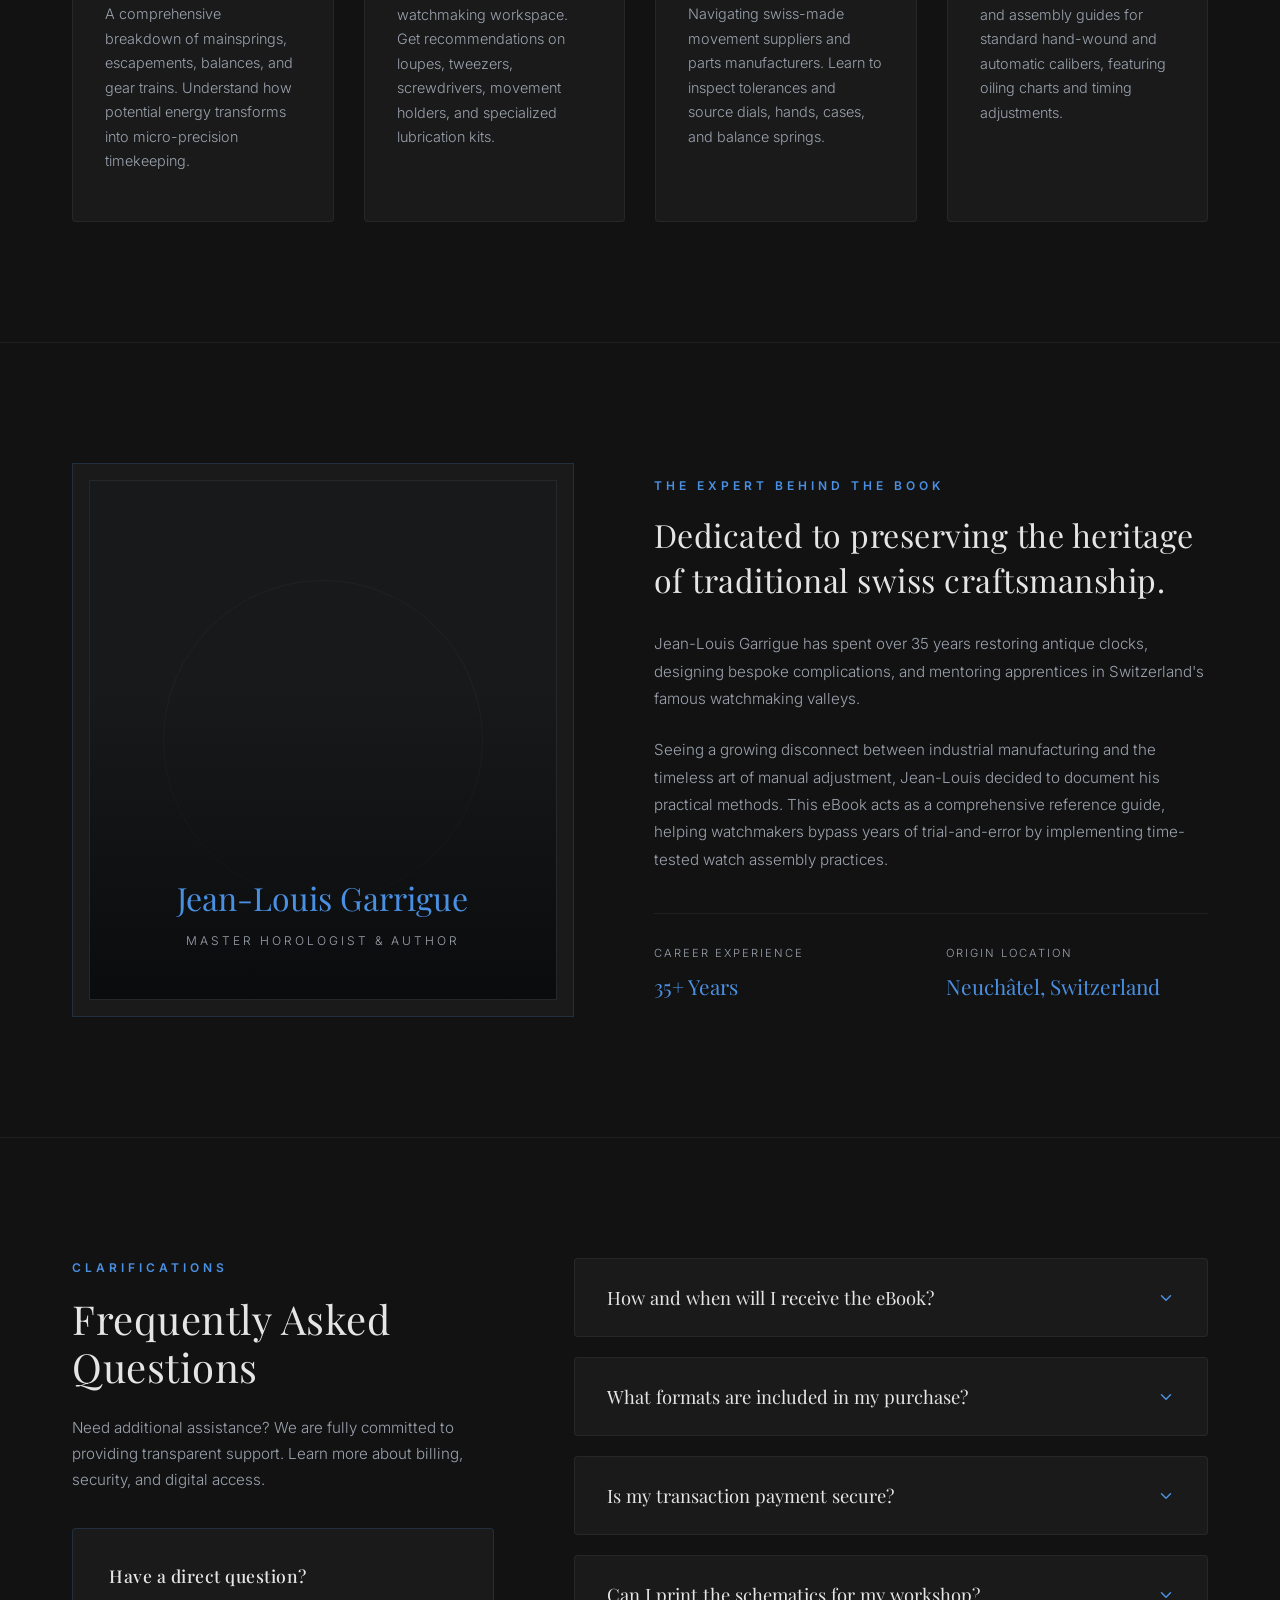
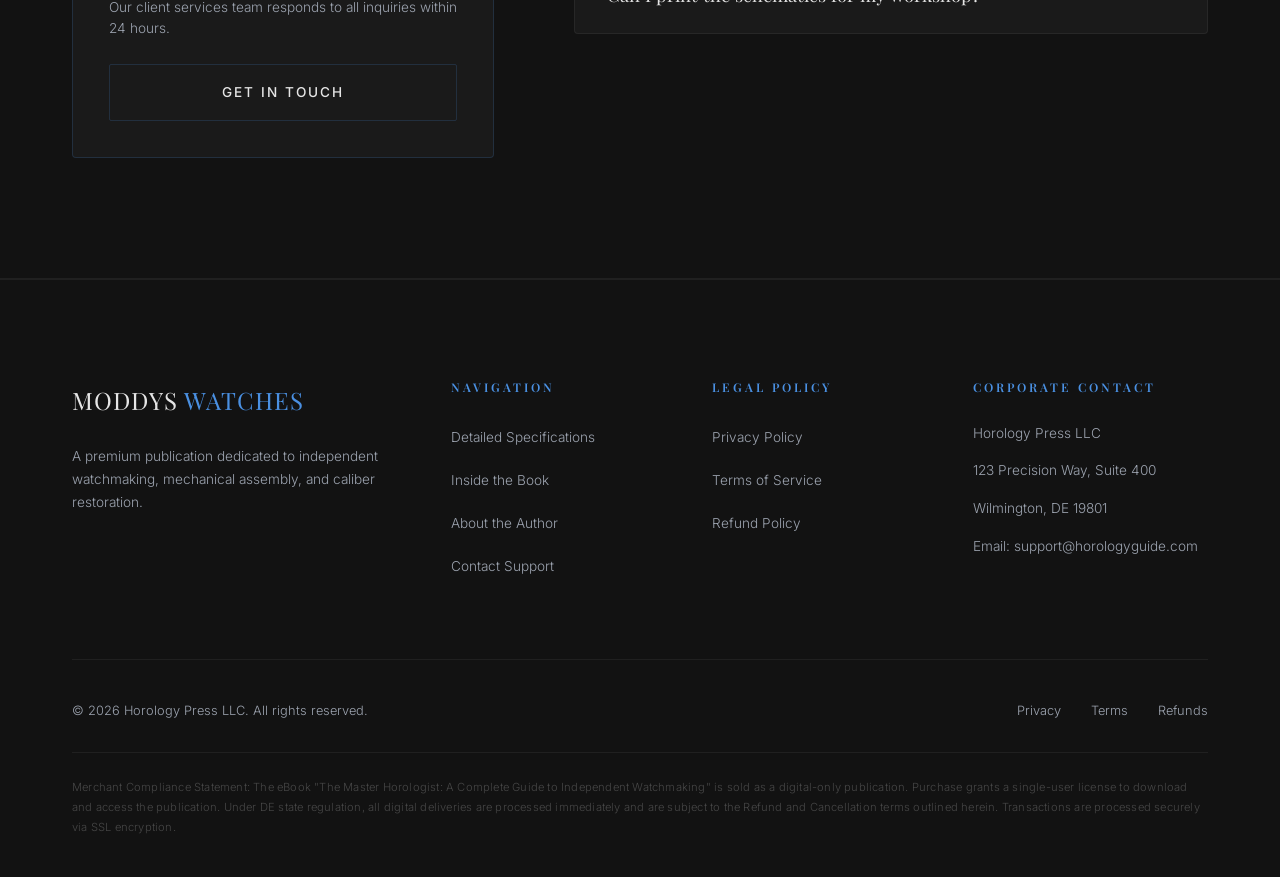
==== commit dbeec6e4: "Replace brand logo name with MODDYS WATCHES" ====
--- a/index.html
+++ b/index.html
@@ -29,7 +29,7 @@
   <header class="header">
     <div class="container header-container">
       <a href="index.html" class="logo">
-        THE MASTER<span>HOROLOGIST</span>
+        MODDYS<span>WATCHES</span>
       </a>
 
       <nav class="nav-menu" id="navMenu">
@@ -355,7 +355,7 @@
     <div class="container">
       <div class="footer-grid">
         <div class="footer-brand">
-          <div class="footer-logo">THE MASTER <span> HOROLOGIST</span></div>
+          <div class="footer-logo">MODDYS <span>WATCHES</span></div>
           <p class="footer-desc">
             A premium publication dedicated to independent watchmaking, mechanical assembly, and caliber restoration.
           </p>
--- a/style.css
+++ b/style.css
@@ -1,5 +1,5 @@
 /* 
-  THE MASTER HOROLOGIST - PREMIUM DARK LUXURY STYLESHEET
+  MODDYS WATCHES - PREMIUM DARK LUXURY STYLESHEET
   Theme: Midnight Horology (Rolex / Audemars Piguet Style)
   Colors: Obsidian (#090a0b), Slate Carbon (#111315), Champagne Gold (#cda87a), Platinized White (#f3f4f6)
 */
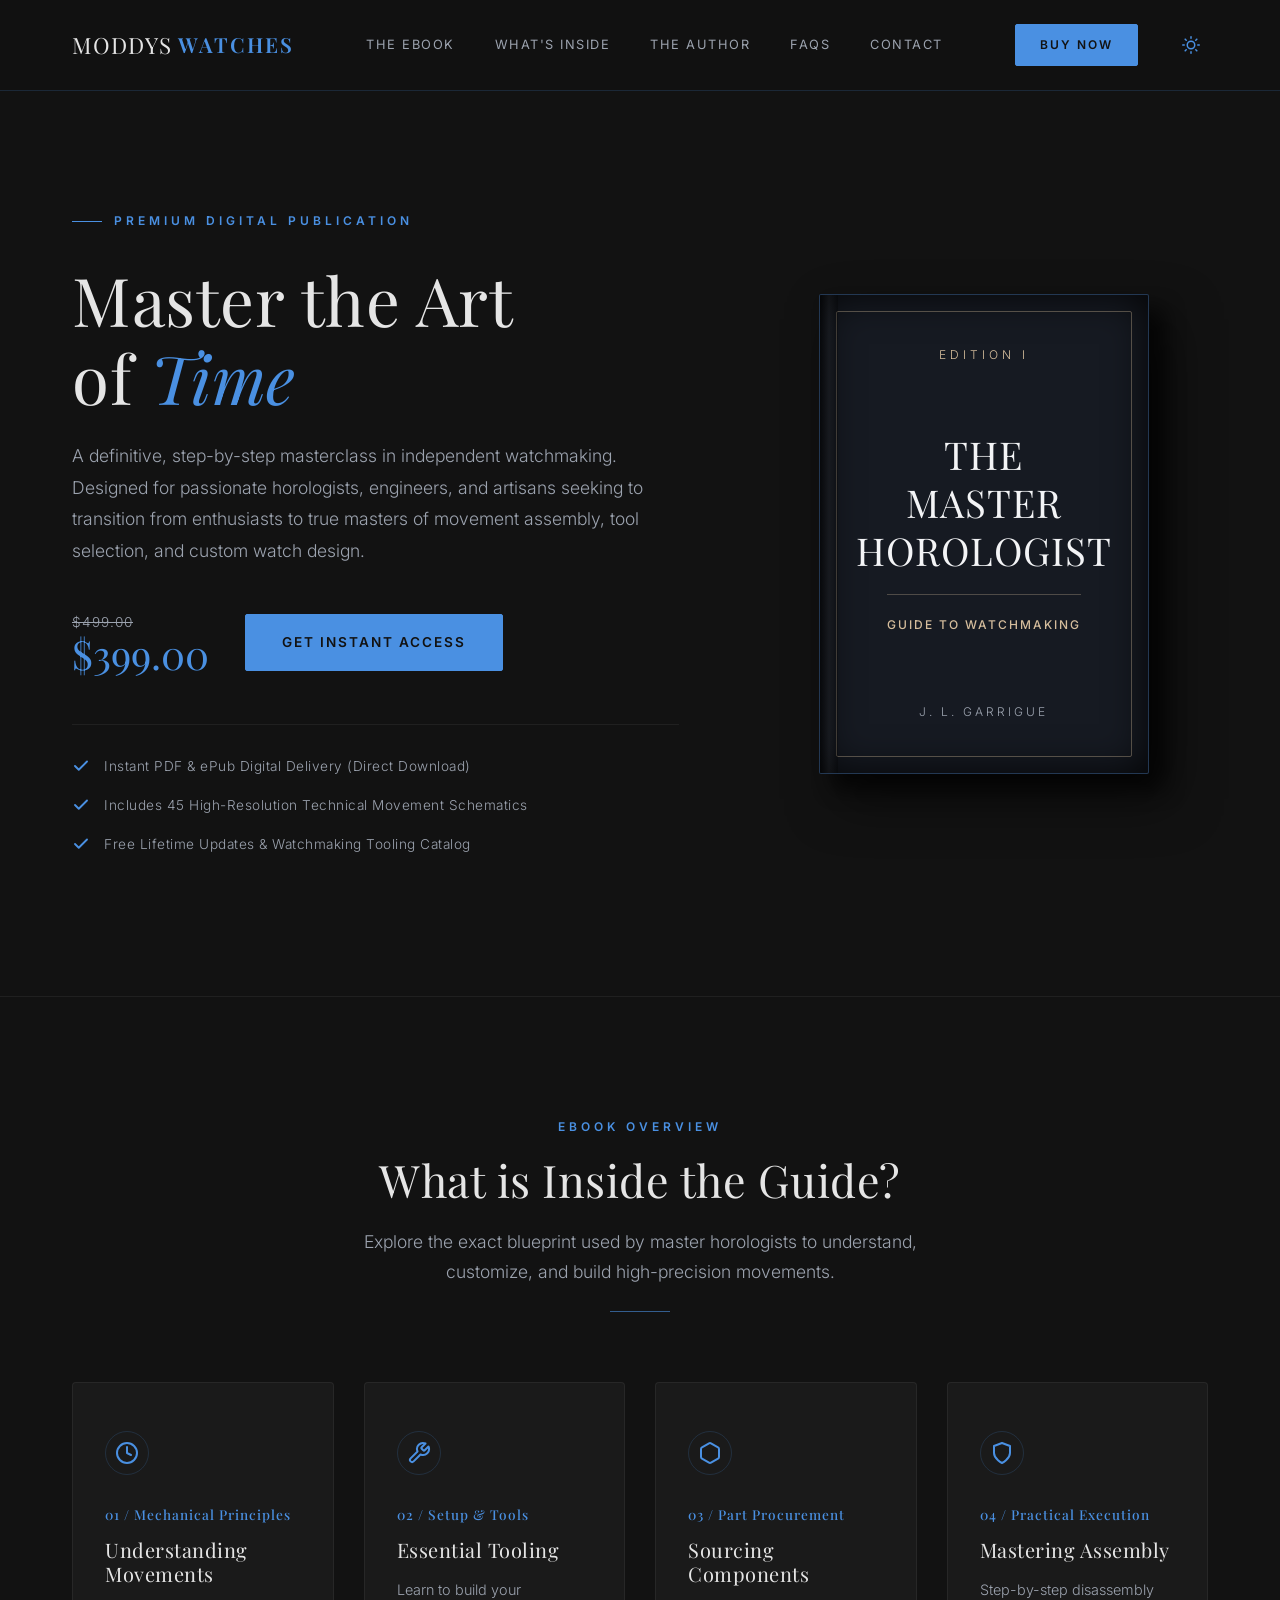
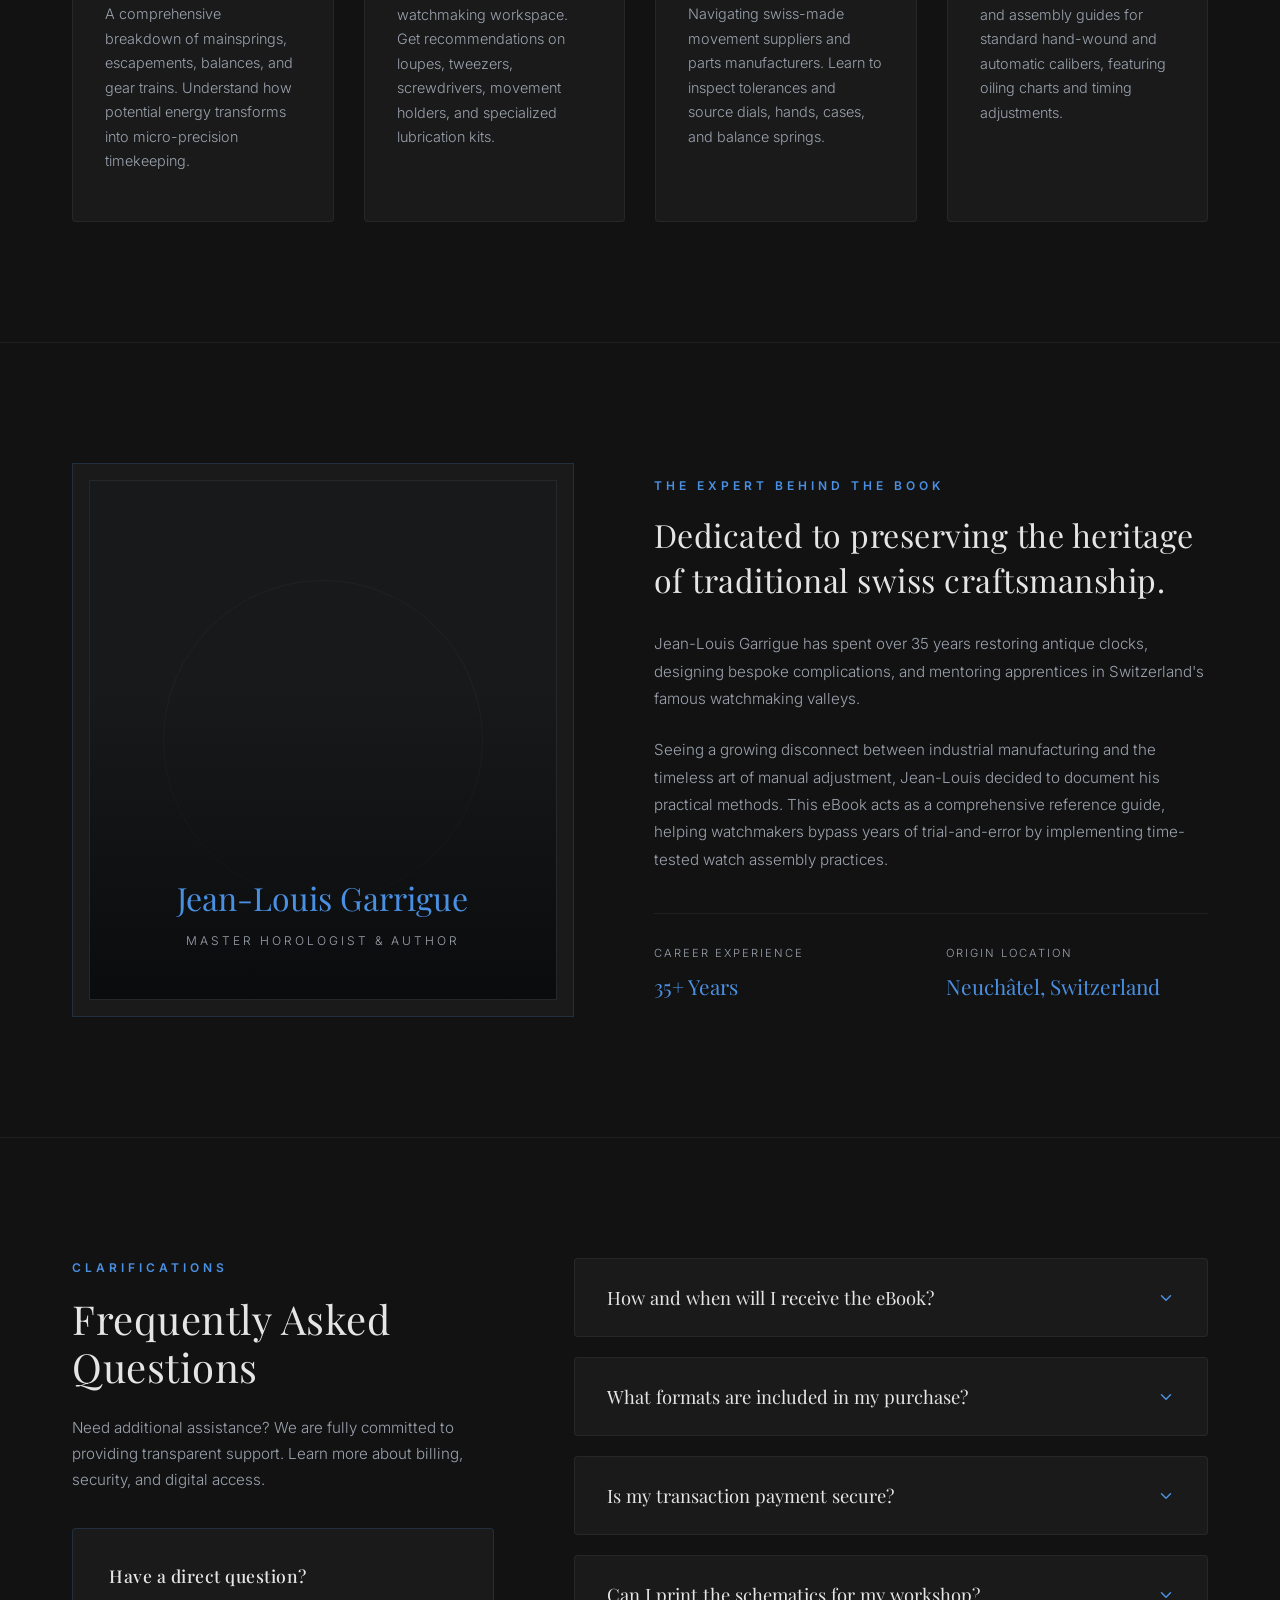
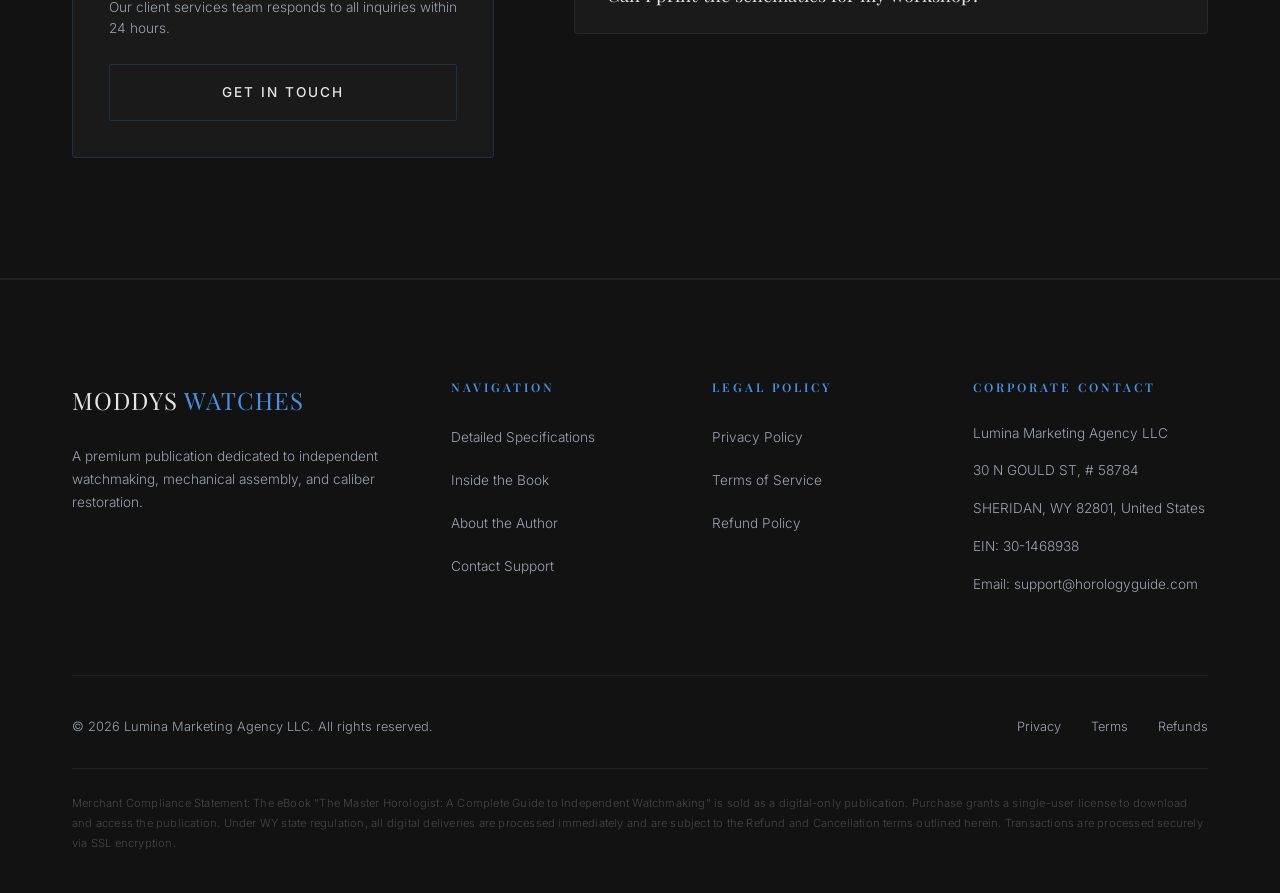
==== commit ff5a18d8: "Update corporate entity details to Lumina Marketing Agency LLC, including WY address and EIN" ====
--- a/index.html
+++ b/index.html
@@ -383,16 +383,17 @@
         <div>
           <h4 class="footer-heading">Corporate Contact</h4>
           <div class="footer-contact-info">
-            <span>Horology Press LLC</span>
-            <span>123 Precision Way, Suite 400</span>
-            <span>Wilmington, DE 19801</span>
+            <span>Lumina Marketing Agency LLC</span>
+            <span>30 N GOULD ST, # 58784</span>
+            <span>SHERIDAN, WY 82801, United States</span>
+            <span>EIN: 30-1468938</span>
             <span>Email: support@horologyguide.com</span>
           </div>
         </div>
       </div>
 
       <div class="footer-bottom">
-        <span>&copy; 2026 Horology Press LLC. All rights reserved.</span>
+        <span>&copy; 2026 Lumina Marketing Agency LLC. All rights reserved.</span>
         <div class="footer-bottom-links">
           <a href="privacy.html" class="footer-bottom-link">Privacy</a>
           <a href="terms.html" class="footer-bottom-link">Terms</a>
@@ -403,7 +404,7 @@
       <div class="compliance-text">
         Merchant Compliance Statement: The eBook "The Master Horologist: A Complete Guide to Independent Watchmaking" is
         sold as a digital-only publication. Purchase grants a single-user license to download and access the
-        publication. Under DE state regulation, all digital deliveries are processed immediately and are subject to the
+        publication. Under WY state regulation, all digital deliveries are processed immediately and are subject to the
         Refund and Cancellation terms outlined herein. Transactions are processed securely via SSL encryption.
       </div>
     </div>
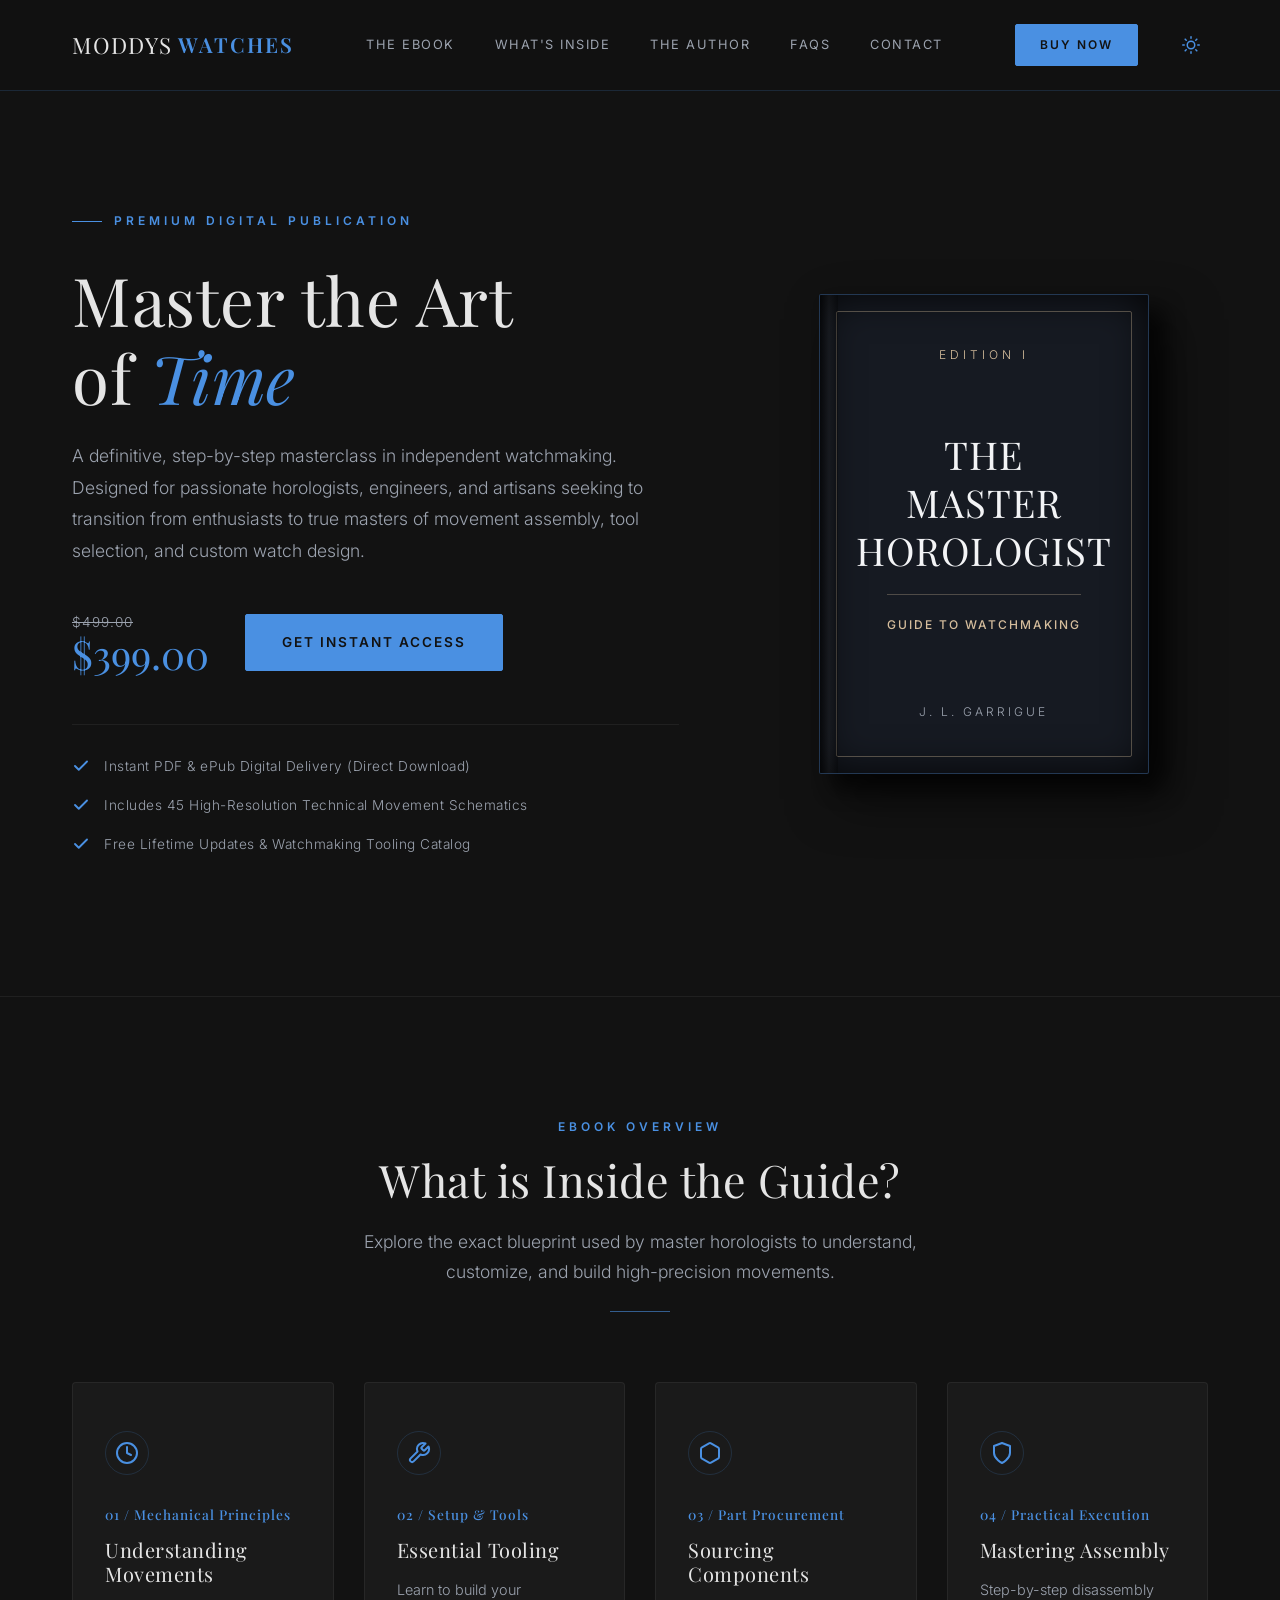
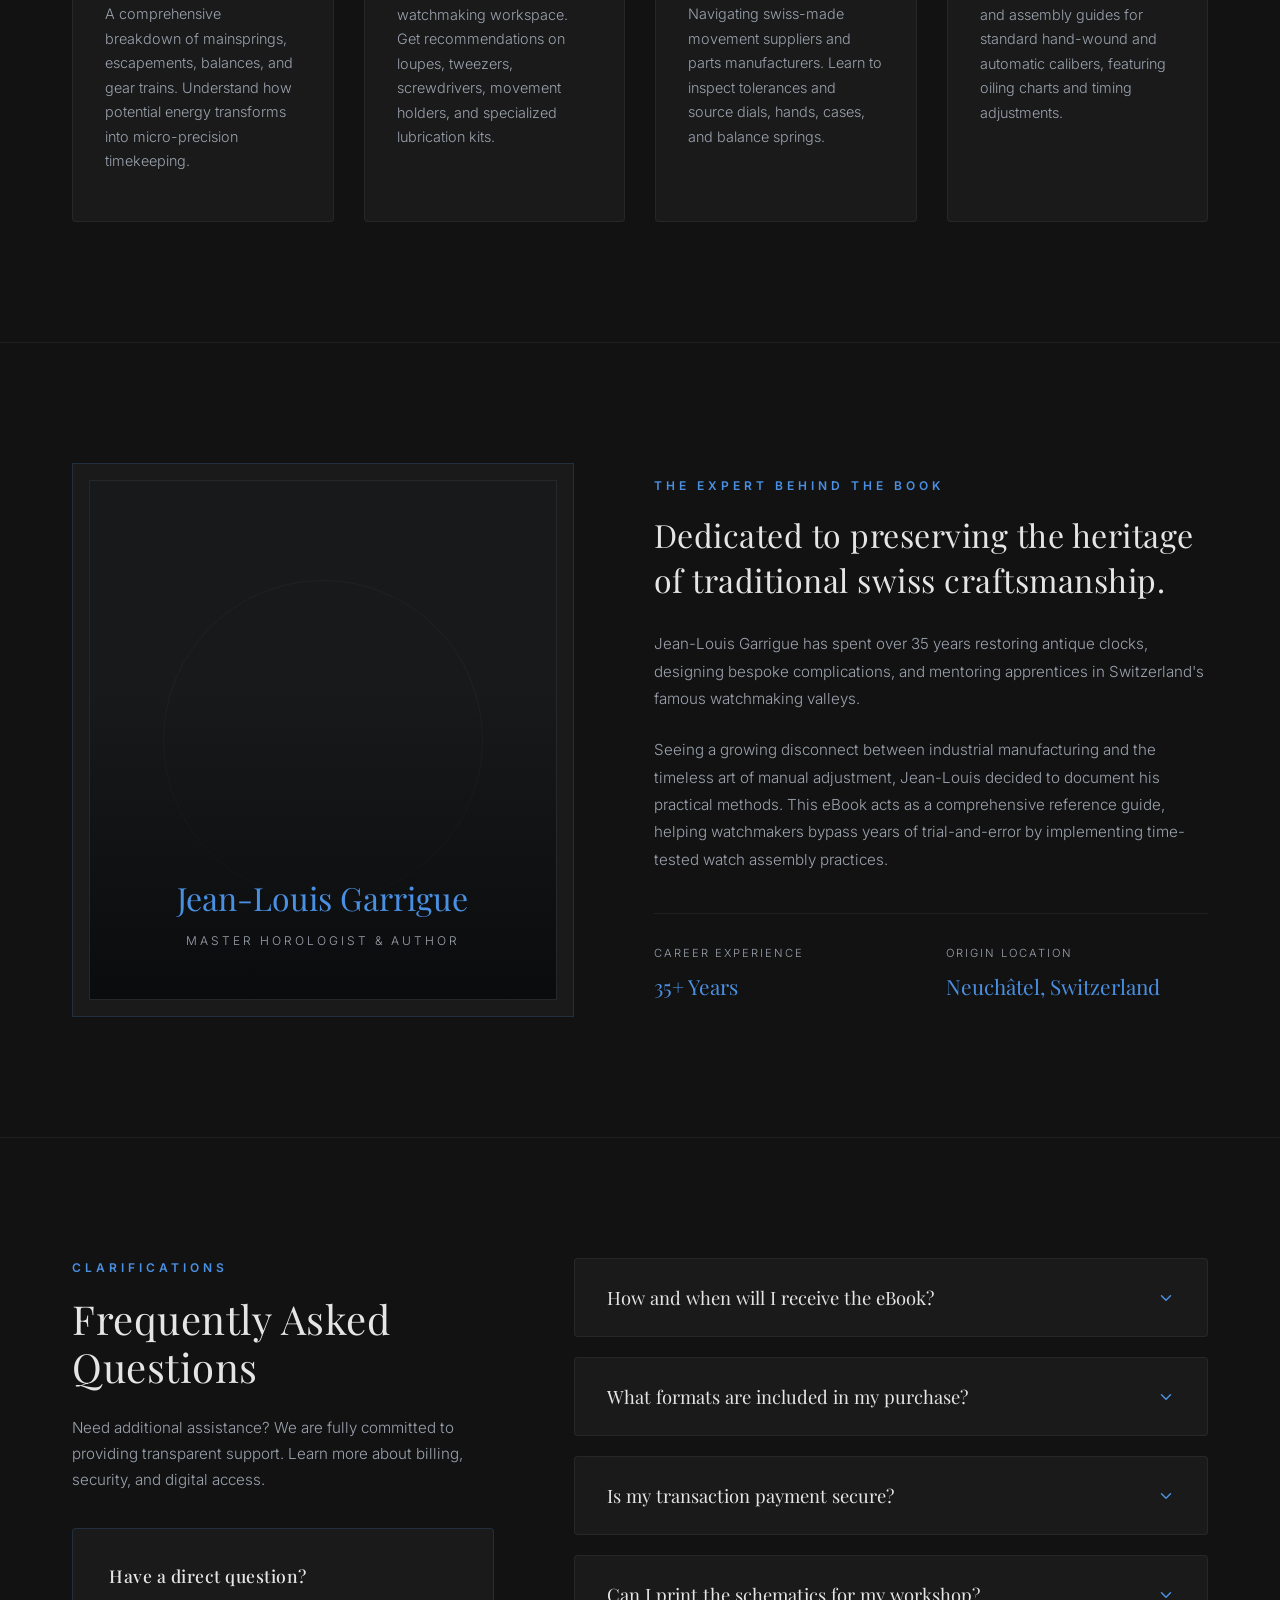
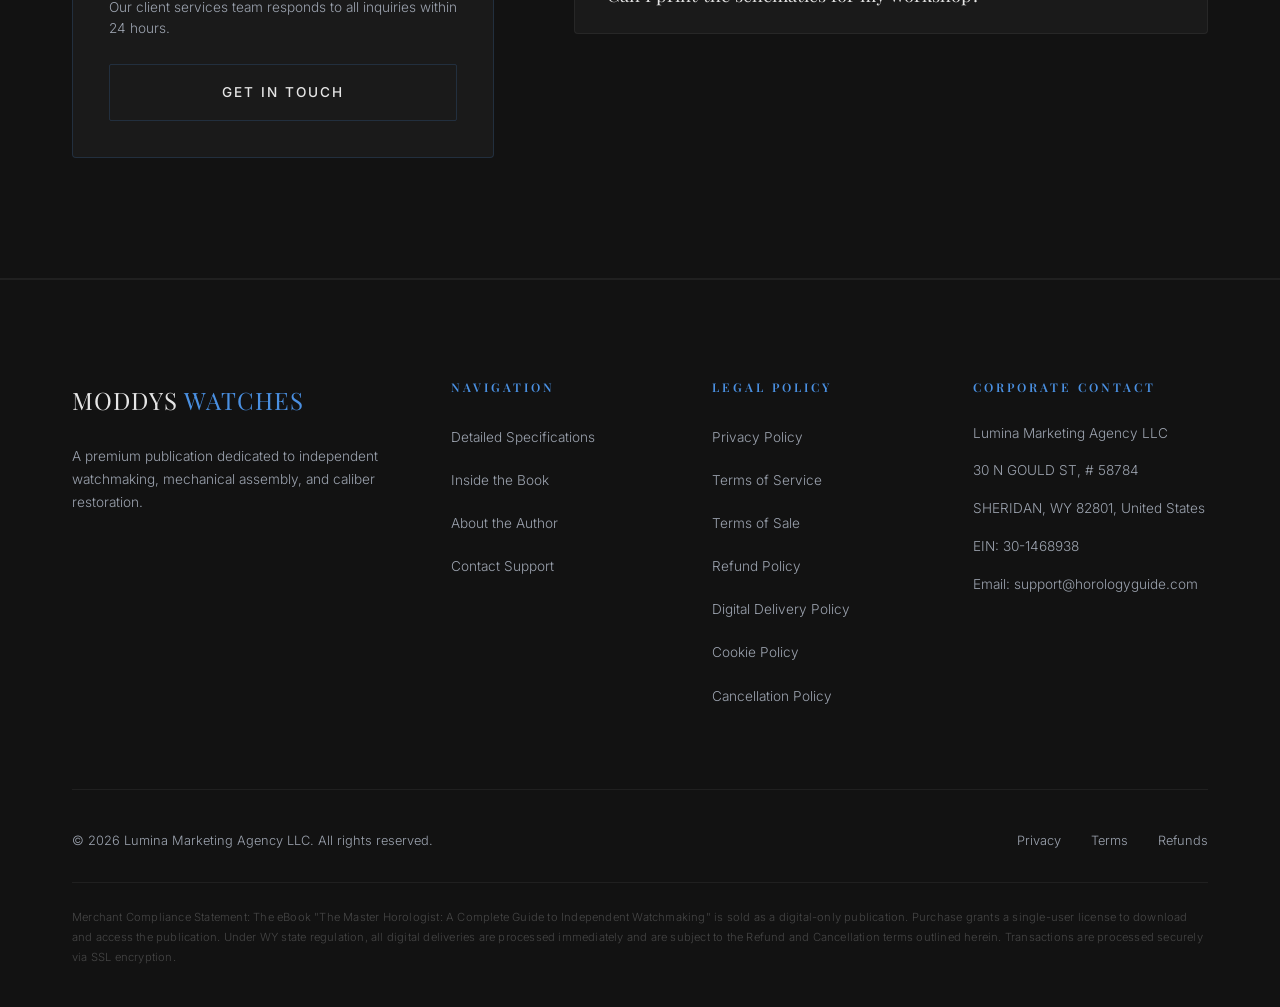
==== commit 5de06265: "Split legal policies into individual compliance pages and update all footer navigation links" ====
--- a/index.html
+++ b/index.html
@@ -376,7 +376,11 @@
           <ul class="footer-links">
             <li><a href="privacy.html" class="footer-link">Privacy Policy</a></li>
             <li><a href="terms.html" class="footer-link">Terms of Service</a></li>
+            <li><a href="terms-of-sale.html" class="footer-link">Terms of Sale</a></li>
             <li><a href="refund.html" class="footer-link">Refund Policy</a></li>
+            <li><a href="delivery.html" class="footer-link">Digital Delivery Policy</a></li>
+            <li><a href="cookies.html" class="footer-link">Cookie Policy</a></li>
+            <li><a href="cancellation.html" class="footer-link">Cancellation Policy</a></li>
           </ul>
         </div>
 
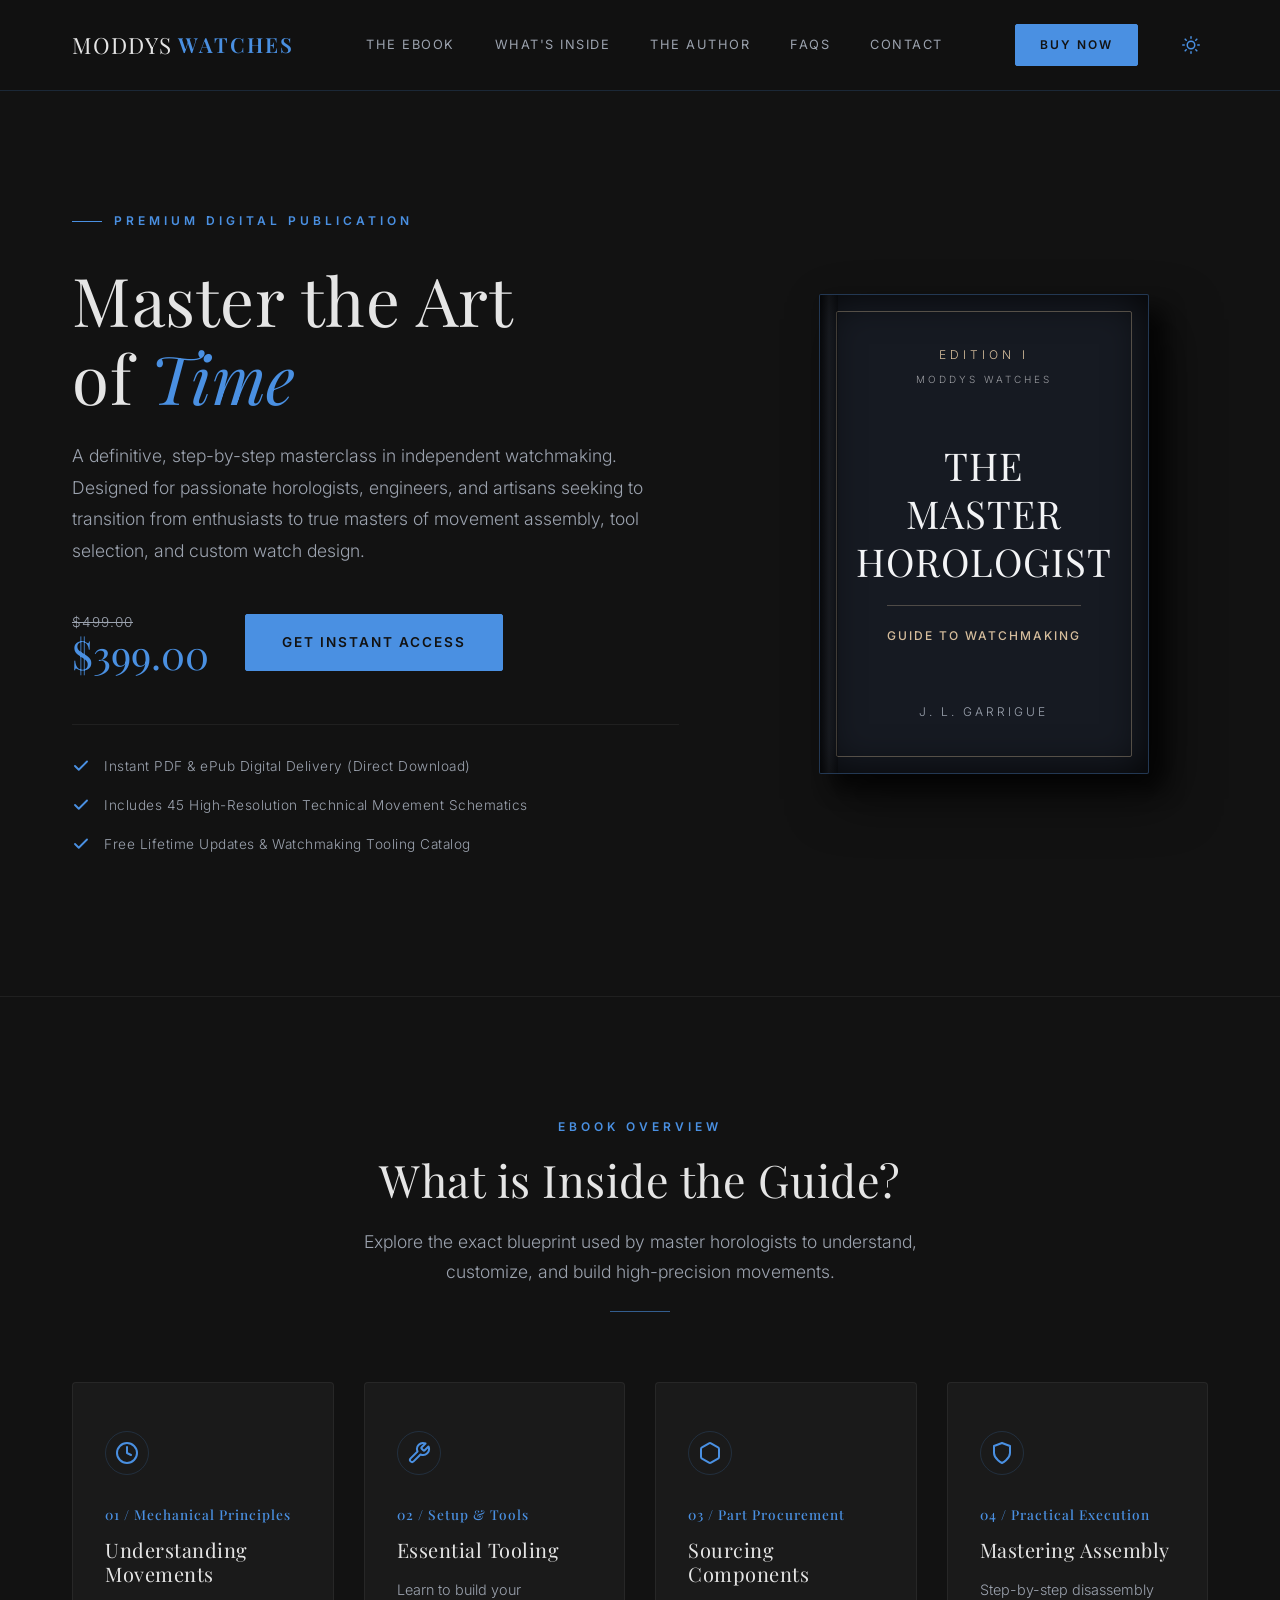
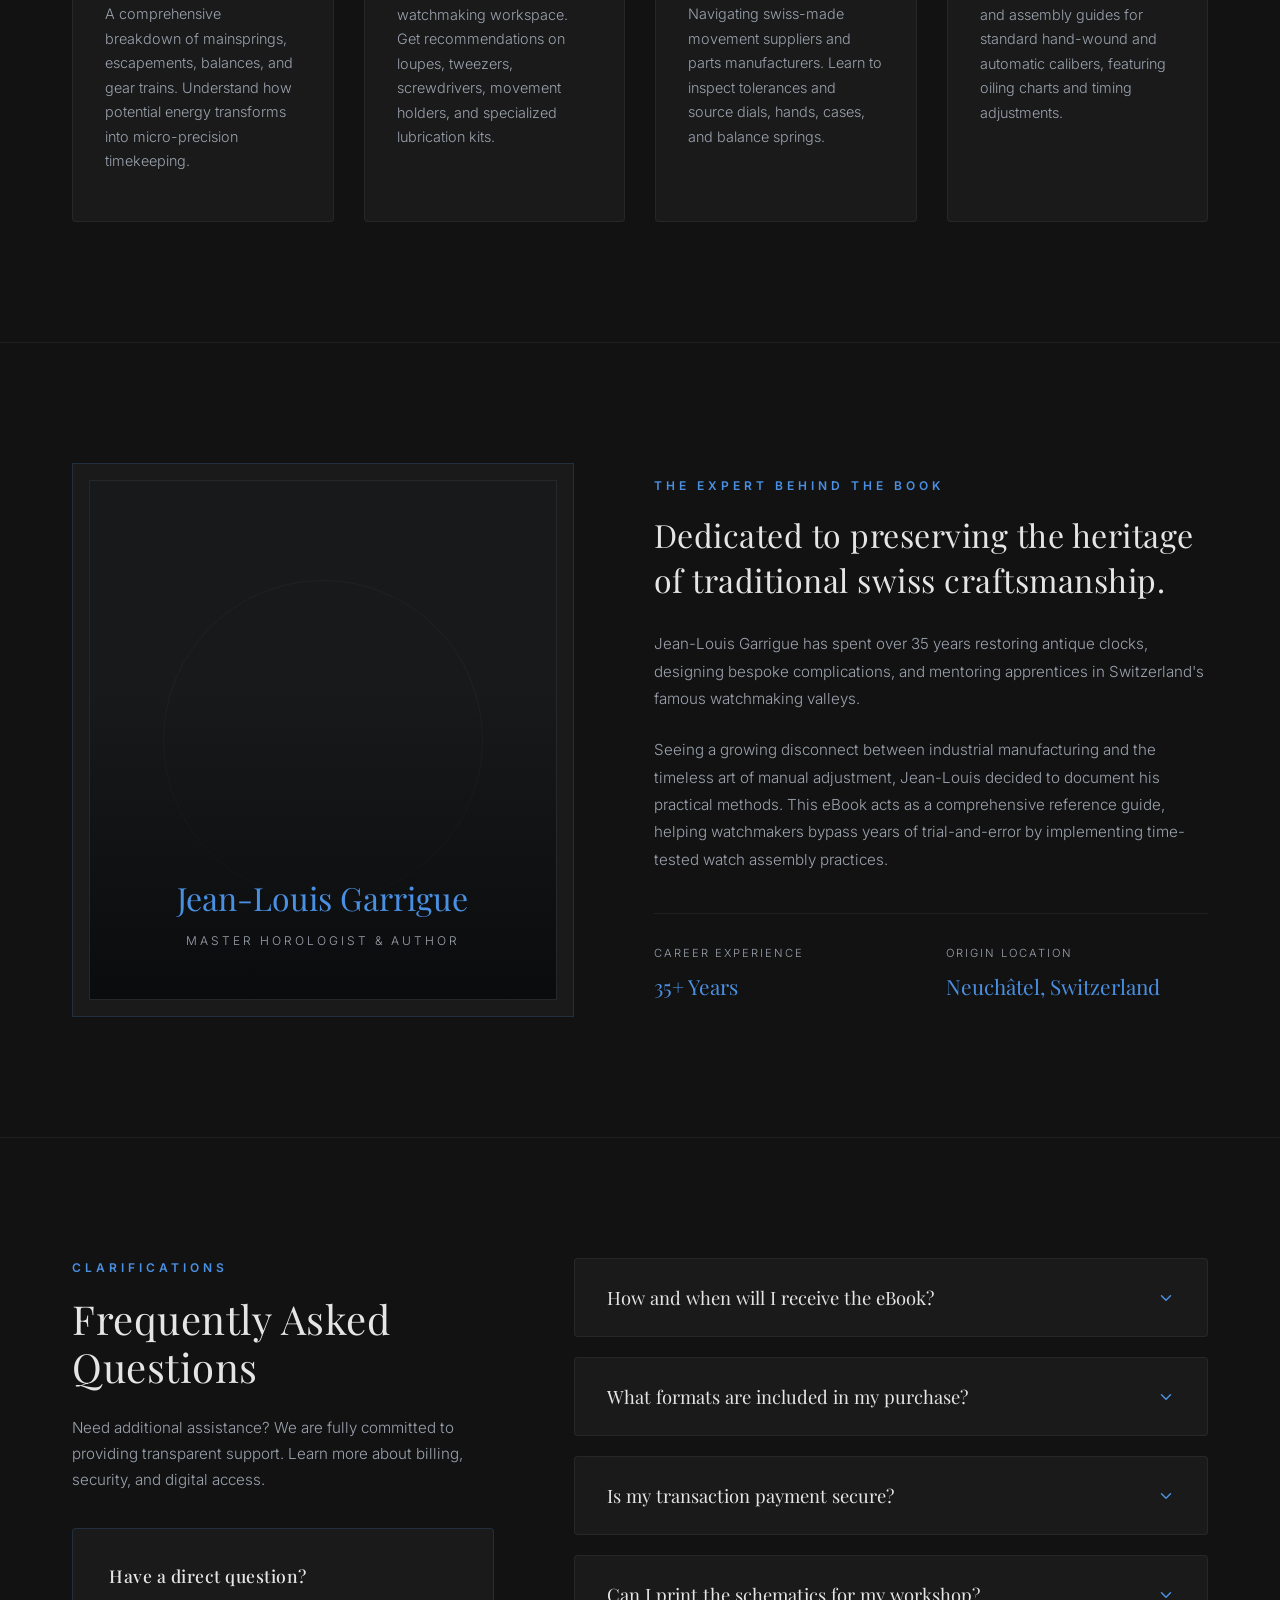
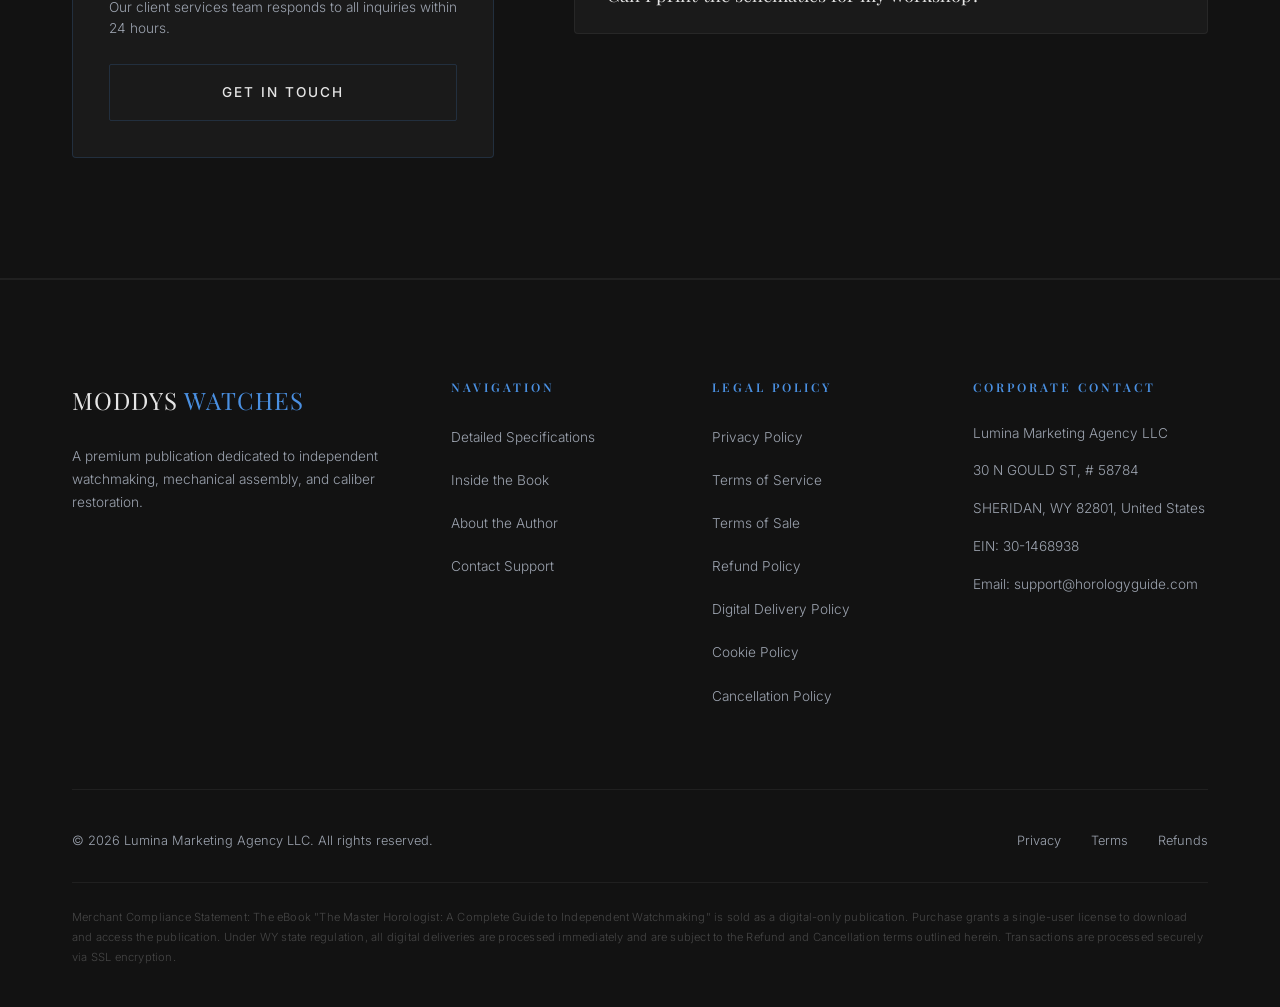
==== commit c7a586ab: "Add Moddys Watches brand name under Edition I on the book covers" ====
--- a/index.html
+++ b/index.html
@@ -121,6 +121,7 @@
           <div class="book-mockup">
             <div class="book-cover">
               <div class="book-header">Edition I</div>
+              <div class="book-brand">Moddys Watches</div>
               <div class="book-title-area">
                 <h2 class="book-title-main">THE<br>MASTER<br>HOROLOGIST</h2>
                 <div class="book-title-sub">Guide to Watchmaking</div>
--- a/style.css
+++ b/style.css
@@ -538,6 +538,15 @@
   letter-spacing: 4px;
   text-transform: uppercase;
   color: #d5bd9c; /* Gold header tag */
+}
+
+.book-brand {
+  text-align: center;
+  font-size: 0.62rem;
+  letter-spacing: 3px;
+  text-transform: uppercase;
+  color: rgba(243, 244, 246, 0.6); /* Slightly transparent platinized white */
+  margin-top: 6px;
 }
 
 .book-title-area {
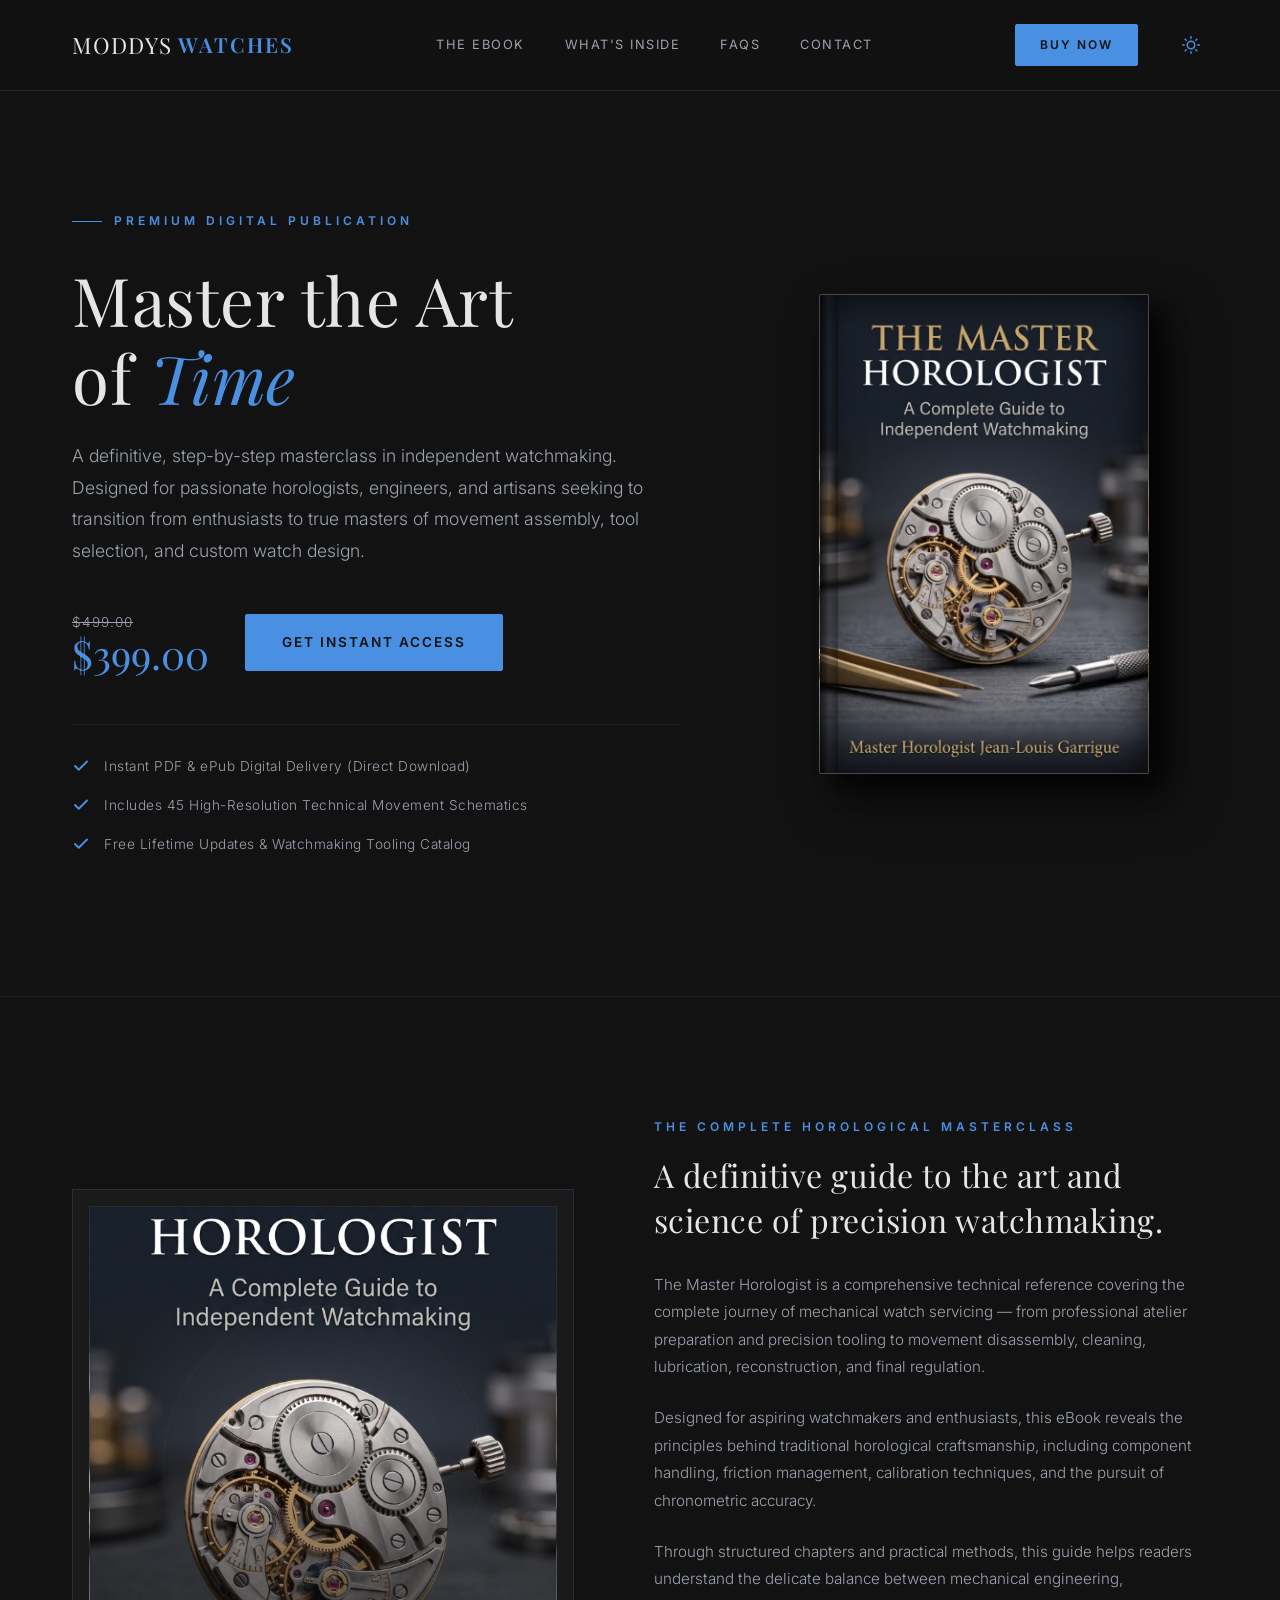
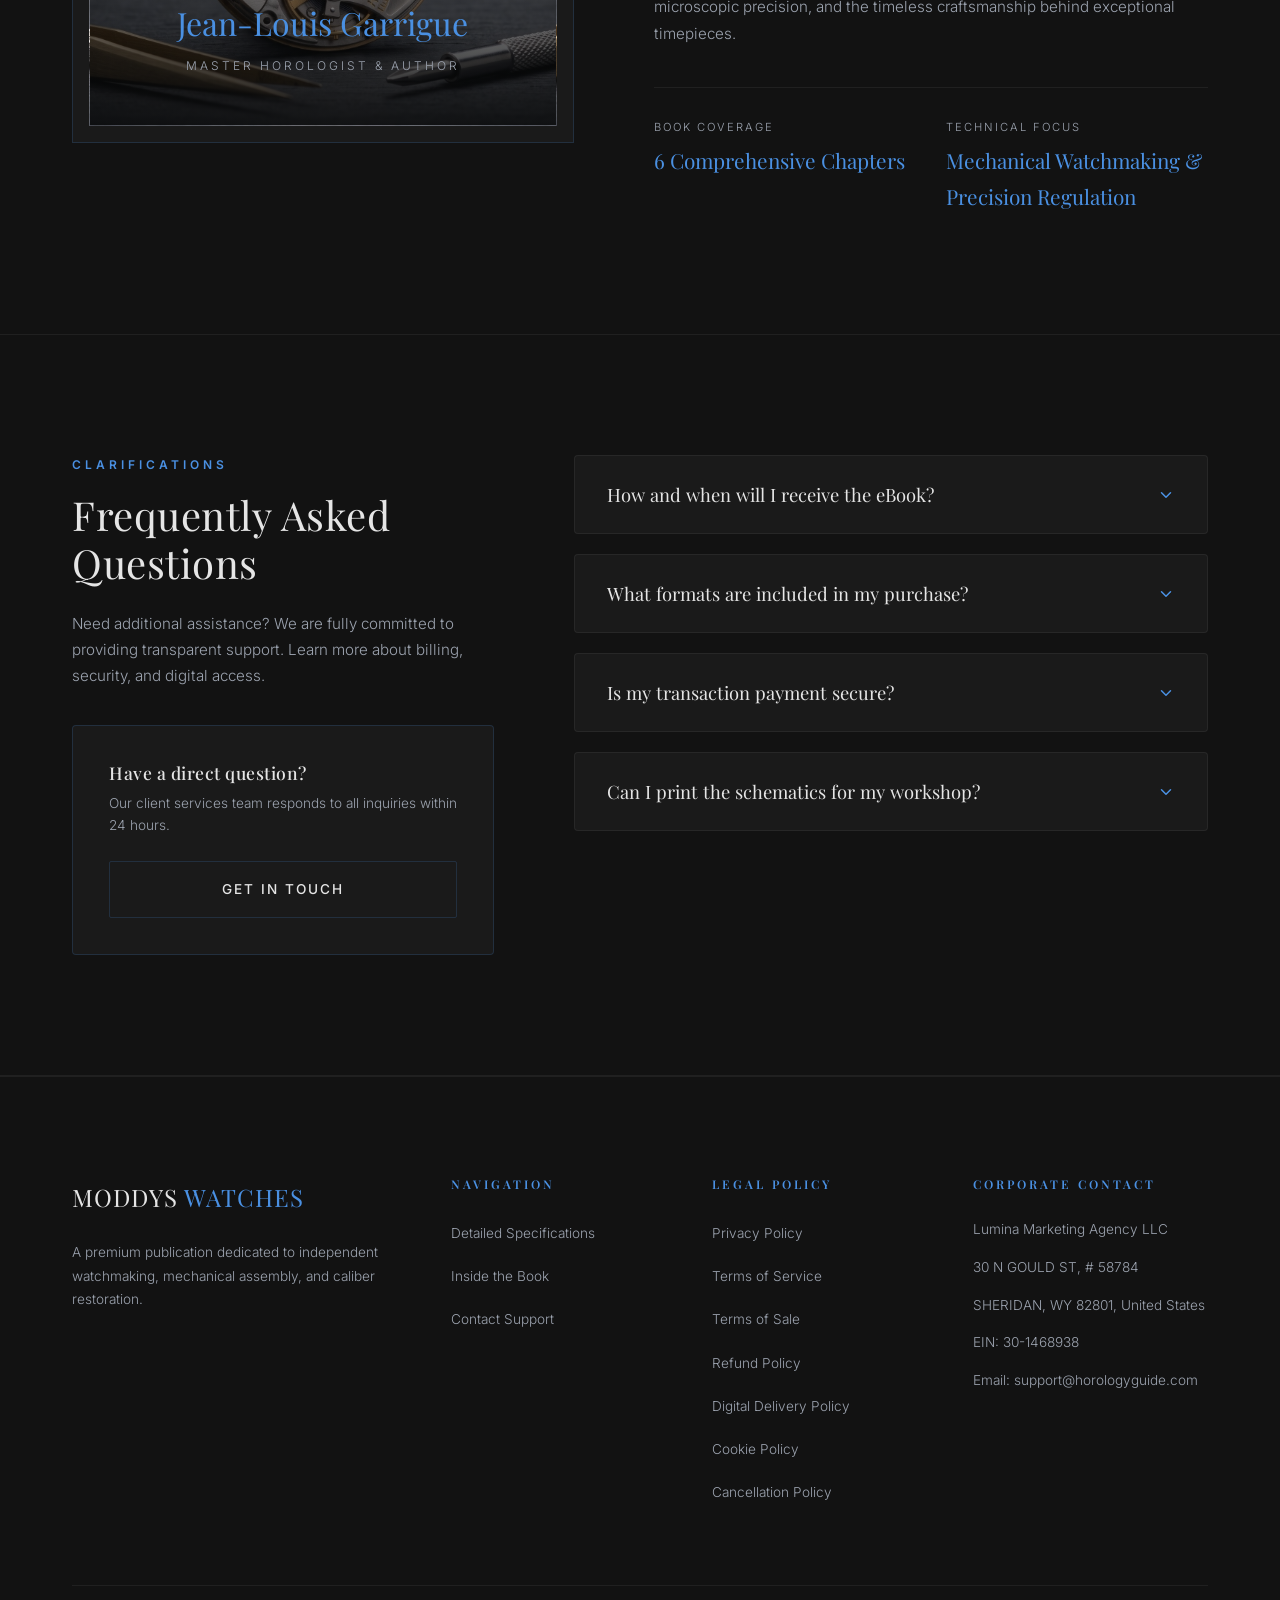
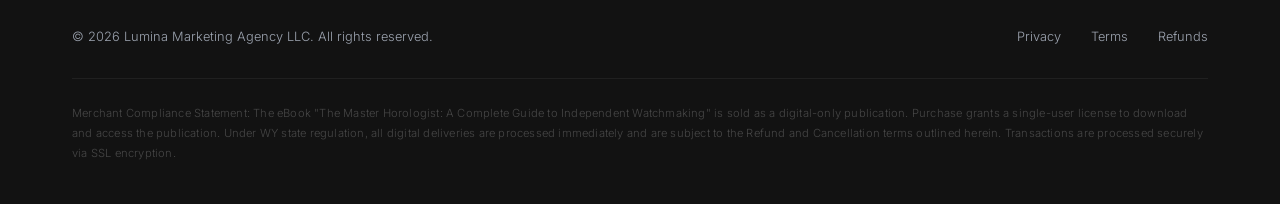
==== commit 67c72e86: "Update chapters curriculum, book overview section, remove author from nav/footer, fix chapter row la" ====
--- a/index.html
+++ b/index.html
@@ -35,7 +35,6 @@
       <nav class="nav-menu" id="navMenu">
         <a href="product.html" class="nav-link">The eBook</a>
         <a href="index.html#features" class="nav-link">What's Inside</a>
-        <a href="index.html#author" class="nav-link">The Author</a>
         <a href="index.html#faq" class="nav-link">FAQs</a>
         <a href="contact.html" class="nav-link">Contact</a>
       </nav>
@@ -119,102 +118,11 @@
         <div class="book-mockup-container">
           <div class="book-shadow-back"></div>
           <div class="book-mockup">
-            <div class="book-cover">
-              <div class="book-header">Edition I</div>
-              <div class="book-brand">Moddys Watches</div>
-              <div class="book-title-area">
-                <h2 class="book-title-main">THE<br>MASTER<br>HOROLOGIST</h2>
-                <div class="book-title-sub">Guide to Watchmaking</div>
-              </div>
-              <div class="book-footer">J. L. GARRIGUE</div>
+            <div class="book-cover"
+              style="background-image: url('images/book-cover.jpg'); background-size: cover; background-position: center;">
               <div class="book-spine-effect"></div>
             </div>
           </div>
-        </div>
-      </div>
-    </div>
-  </section>
-
-  <!-- FEATURES / BENEFITS SECTION -->
-  <section class="features" id="features">
-    <div class="container">
-      <div class="section-header">
-        <span class="section-tag">eBook Overview</span>
-        <h2 class="section-title">What is Inside the Guide?</h2>
-        <p class="section-subtitle">
-          Explore the exact blueprint used by master horologists to understand, customize, and build high-precision
-          movements.
-        </p>
-      </div>
-
-      <div class="features-grid">
-        <!-- Feature 1 -->
-        <div class="feature-card">
-          <div class="feature-icon-wrapper">
-            <svg width="24" height="24" viewBox="0 0 24 24" fill="none" stroke="currentColor" stroke-width="2"
-              stroke-linecap="round" stroke-linejoin="round">
-              <circle cx="12" cy="12" r="10"></circle>
-              <path d="M12 6v6l4 2"></path>
-            </svg>
-          </div>
-          <span class="feature-num">01 / Mechanical Principles</span>
-          <h3 class="feature-title">Understanding Movements</h3>
-          <p class="feature-desc">
-            A comprehensive breakdown of mainsprings, escapements, balances, and gear trains. Understand how potential
-            energy transforms into micro-precision timekeeping.
-          </p>
-        </div>
-
-        <!-- Feature 2 -->
-        <div class="feature-card">
-          <div class="feature-icon-wrapper">
-            <svg width="24" height="24" viewBox="0 0 24 24" fill="none" stroke="currentColor" stroke-width="2"
-              stroke-linecap="round" stroke-linejoin="round">
-              <path
-                d="M14.7 6.3a1 1 0 0 0 0 1.4l1.6 1.6a1 1 0 0 0 1.4 0l3.77-3.77a6 6 0 0 1-7.94 7.94l-6.91 6.91a2.12 2.12 0 0 1-3-3l6.91-6.91a6 6 0 0 1 7.94-7.94l-3.76 3.76z">
-              </path>
-            </svg>
-          </div>
-          <span class="feature-num">02 / Setup &amp; Tools</span>
-          <h3 class="feature-title">Essential Tooling</h3>
-          <p class="feature-desc">
-            Learn to build your watchmaking workspace. Get recommendations on loupes, tweezers, screwdrivers, movement
-            holders, and specialized lubrication kits.
-          </p>
-        </div>
-
-        <!-- Feature 3 -->
-        <div class="feature-card">
-          <div class="feature-icon-wrapper">
-            <svg width="24" height="24" viewBox="0 0 24 24" fill="none" stroke="currentColor" stroke-width="2"
-              stroke-linecap="round" stroke-linejoin="round">
-              <path
-                d="M21 16V8a2 2 0 0 0-1-1.73l-7-4a2 2 0 0 0-2 0l-7 4A2 2 0 0 0 3 8v8a2 2 0 0 0 1 1.73l7 4a2 2 0 0 0 2 0l7-4A2 2 0 0 0 21 16z">
-              </path>
-            </svg>
-          </div>
-          <span class="feature-num">03 / Part Procurement</span>
-          <h3 class="feature-title">Sourcing Components</h3>
-          <p class="feature-desc">
-            Navigating swiss-made movement suppliers and parts manufacturers. Learn to inspect tolerances and source
-            dials, hands, cases, and balance springs.
-          </p>
-        </div>
-
-        <!-- Feature 4 -->
-        <div class="feature-card">
-          <div class="feature-icon-wrapper">
-            <svg width="24" height="24" viewBox="0 0 24 24" fill="none" stroke="currentColor" stroke-width="2"
-              stroke-linecap="round" stroke-linejoin="round">
-              <path d="M12 22s8-4 8-10V5l-8-3-8 3v7c0 6 8 10 8 10z"></path>
-            </svg>
-          </div>
-          <span class="feature-num">04 / Practical Execution</span>
-          <h3 class="feature-title">Mastering Assembly</h3>
-          <p class="feature-desc">
-            Step-by-step disassembly and assembly guides for standard hand-wound and automatic calibers, featuring
-            oiling charts and timing adjustments.
-          </p>
         </div>
       </div>
     </div>
@@ -225,7 +133,8 @@
     <div class="container author-grid">
       <div class="author-image-area">
         <div class="author-frame">
-          <div class="author-image-placeholder">
+          <div class="author-image-placeholder"
+            style="background-image: url('images/book-cover.jpg'); background-size: cover; background-position: center;">
             <div class="author-text-on-image">
               <div class="author-name-tag">Jean-Louis Garrigue</div>
               <div class="author-title-tag">Master Horologist &amp; Author</div>
@@ -234,26 +143,33 @@
         </div>
       </div>
       <div class="author-bio">
-        <span class="section-tag">The Expert Behind The Book</span>
-        <h2 class="author-bio-lead">Dedicated to preserving the heritage of traditional swiss craftsmanship.</h2>
+        <span class="section-tag">THE COMPLETE HOROLOGICAL MASTERCLASS</span>
+        <h2 class="author-bio-lead">A definitive guide to the art and science of precision watchmaking.</h2>
         <p class="author-bio-p">
-          Jean-Louis Garrigue has spent over 35 years restoring antique clocks, designing bespoke complications, and
-          mentoring apprentices in Switzerland's famous watchmaking valleys.
+          The Master Horologist is a comprehensive technical reference covering the complete journey of mechanical watch
+          servicing — from professional atelier preparation and precision tooling to movement disassembly, cleaning,
+          lubrication, reconstruction, and final regulation.
         </p>
         <p class="author-bio-p">
-          Seeing a growing disconnect between industrial manufacturing and the timeless art of manual adjustment,
-          Jean-Louis decided to document his practical methods. This eBook acts as a comprehensive reference guide,
-          helping watchmakers bypass years of trial-and-error by implementing time-tested watch assembly practices.
+          Designed for aspiring watchmakers and enthusiasts, this eBook reveals the principles behind traditional
+          horological craftsmanship, including component handling, friction management, calibration techniques, and the
+          pursuit of chronometric accuracy.
+        </p>
+
+        <p class="author-bio-p">
+          Through structured chapters and practical methods, this guide helps readers understand the delicate balance
+          between mechanical engineering, microscopic precision, and the timeless craftsmanship behind exceptional
+          timepieces.
         </p>
 
         <div class="author-credentials">
           <div class="credential-item">
-            <span class="credential-label">Career Experience</span>
-            <span class="credential-val">35+ Years</span>
+            <span class="credential-label">BOOK COVERAGE</span>
+            <span class="credential-val">6 Comprehensive Chapters</span>
           </div>
           <div class="credential-item">
-            <span class="credential-label">Origin Location</span>
-            <span class="credential-val">Neuchâtel, Switzerland</span>
+            <span class="credential-label">TECHNICAL FOCUS</span>
+            <span class="credential-val">Mechanical Watchmaking & Precision Regulation</span>
           </div>
         </div>
       </div>
@@ -367,7 +283,6 @@
           <ul class="footer-links">
             <li><a href="product.html" class="footer-link">Detailed Specifications</a></li>
             <li><a href="index.html#features" class="footer-link">Inside the Book</a></li>
-            <li><a href="index.html#author" class="footer-link">About the Author</a></li>
             <li><a href="contact.html" class="footer-link">Contact Support</a></li>
           </ul>
         </div>
--- a/style.css
+++ b/style.css
@@ -502,35 +502,14 @@
   left: 0;
   width: 100%;
   height: 100%;
-  background-color: #161a22; /* Obsidian Navy Cover */
-  color: #f3f4f6; /* Platinized White */
-  padding: 50px 36px;
-  display: flex;
-  flex-direction: column;
-  justify-content: space-between;
+  background-image: url('images/book-cover.jpg');
+  background-size: cover;
+  background-position: center;
   border-radius: var(--border-radius-sm);
-  border: 1px solid rgba(74, 144, 226, 0.25);
+  border: 1px solid rgba(213, 189, 156, 0.25);
   box-shadow: inset 0 0 40px rgba(0, 0, 0, 0.85);
 }
 
-.book-cover h1,
-.book-cover h2,
-.book-cover h3,
-.book-cover h4 {
-  color: #f3f4f6 !important;
-}
-
-.book-cover::before {
-  content: '';
-  position: absolute;
-  top: 16px;
-  left: 16px;
-  right: 16px;
-  bottom: 16px;
-  border: 1px solid rgba(213, 189, 156, 0.35); /* Elegant gold frame */
-  border-radius: var(--border-radius-sm);
-  pointer-events: none;
-}
 
 .book-header {
   text-align: center;
@@ -689,6 +668,78 @@
   line-height: 1.7;
 }
 
+/* --- BOOK OVERVIEW EDITORIAL SECTION --- */
+.book-overview {
+  padding: 100px 0 110px 0;
+  background-color: var(--color-primary-dark);
+  border-bottom: 1px solid var(--color-border-muted);
+}
+
+.book-overview-inner {
+  max-width: 780px;
+}
+
+.book-overview-label {
+  font-size: 0.7rem;
+  font-weight: 700;
+  letter-spacing: 2.5px;
+  color: var(--color-text-muted);
+  text-transform: uppercase;
+  margin-bottom: 20px;
+}
+
+.book-overview-heading {
+  font-family: var(--font-serif);
+  font-size: 2rem;
+  font-weight: 600;
+  line-height: 1.3;
+  color: var(--color-text-primary);
+  margin-bottom: 28px;
+}
+
+.book-overview-body {
+  font-size: 0.95rem;
+  color: var(--color-text-muted);
+  line-height: 1.8;
+  margin-bottom: 18px;
+}
+
+.book-overview-body strong {
+  color: var(--color-text-primary);
+  font-weight: 600;
+}
+
+.book-overview-divider {
+  border: none;
+  border-top: 1px solid var(--color-border-muted);
+  margin: 36px 0;
+}
+
+.book-overview-stats {
+  display: flex;
+  gap: 60px;
+}
+
+.book-stat-item {
+  display: flex;
+  flex-direction: column;
+  gap: 6px;
+}
+
+.book-stat-label {
+  font-size: 0.7rem;
+  font-weight: 700;
+  letter-spacing: 2px;
+  color: var(--color-text-muted);
+  text-transform: uppercase;
+}
+
+.book-stat-value {
+  font-size: 1rem;
+  color: var(--color-text-primary);
+  font-weight: 400;
+}
+
 /* --- AUTHOR/ABOUT SECTION --- */
 .author {
   padding: 120px 0;
@@ -717,7 +768,9 @@
 .author-image-placeholder {
   width: 100%;
   height: 520px;
-  background-color: #17191b;
+  background-image: url('images/book-cover.jpg');
+  background-size: cover;
+  background-position: center;
   border: 1px solid var(--color-border-muted);
   display: flex;
   flex-direction: column;
@@ -1184,6 +1237,8 @@
   display: flex;
   align-items: center;
   gap: 16px;
+  min-width: 0;
+  flex: 1;
 }
 
 .chapter-num-badge {
@@ -1205,12 +1260,18 @@
   font-family: var(--font-serif);
   font-size: 1.1rem;
   color: var(--color-text-primary);
+  white-space: nowrap;
+  overflow: hidden;
+  text-overflow: ellipsis;
 }
 
 .chapter-pages {
   font-size: 0.75rem;
   color: var(--color-text-muted);
   letter-spacing: 0.5px;
+  flex-shrink: 0;
+  white-space: nowrap;
+  margin-left: 16px;
 }
 
 .chapter-details {
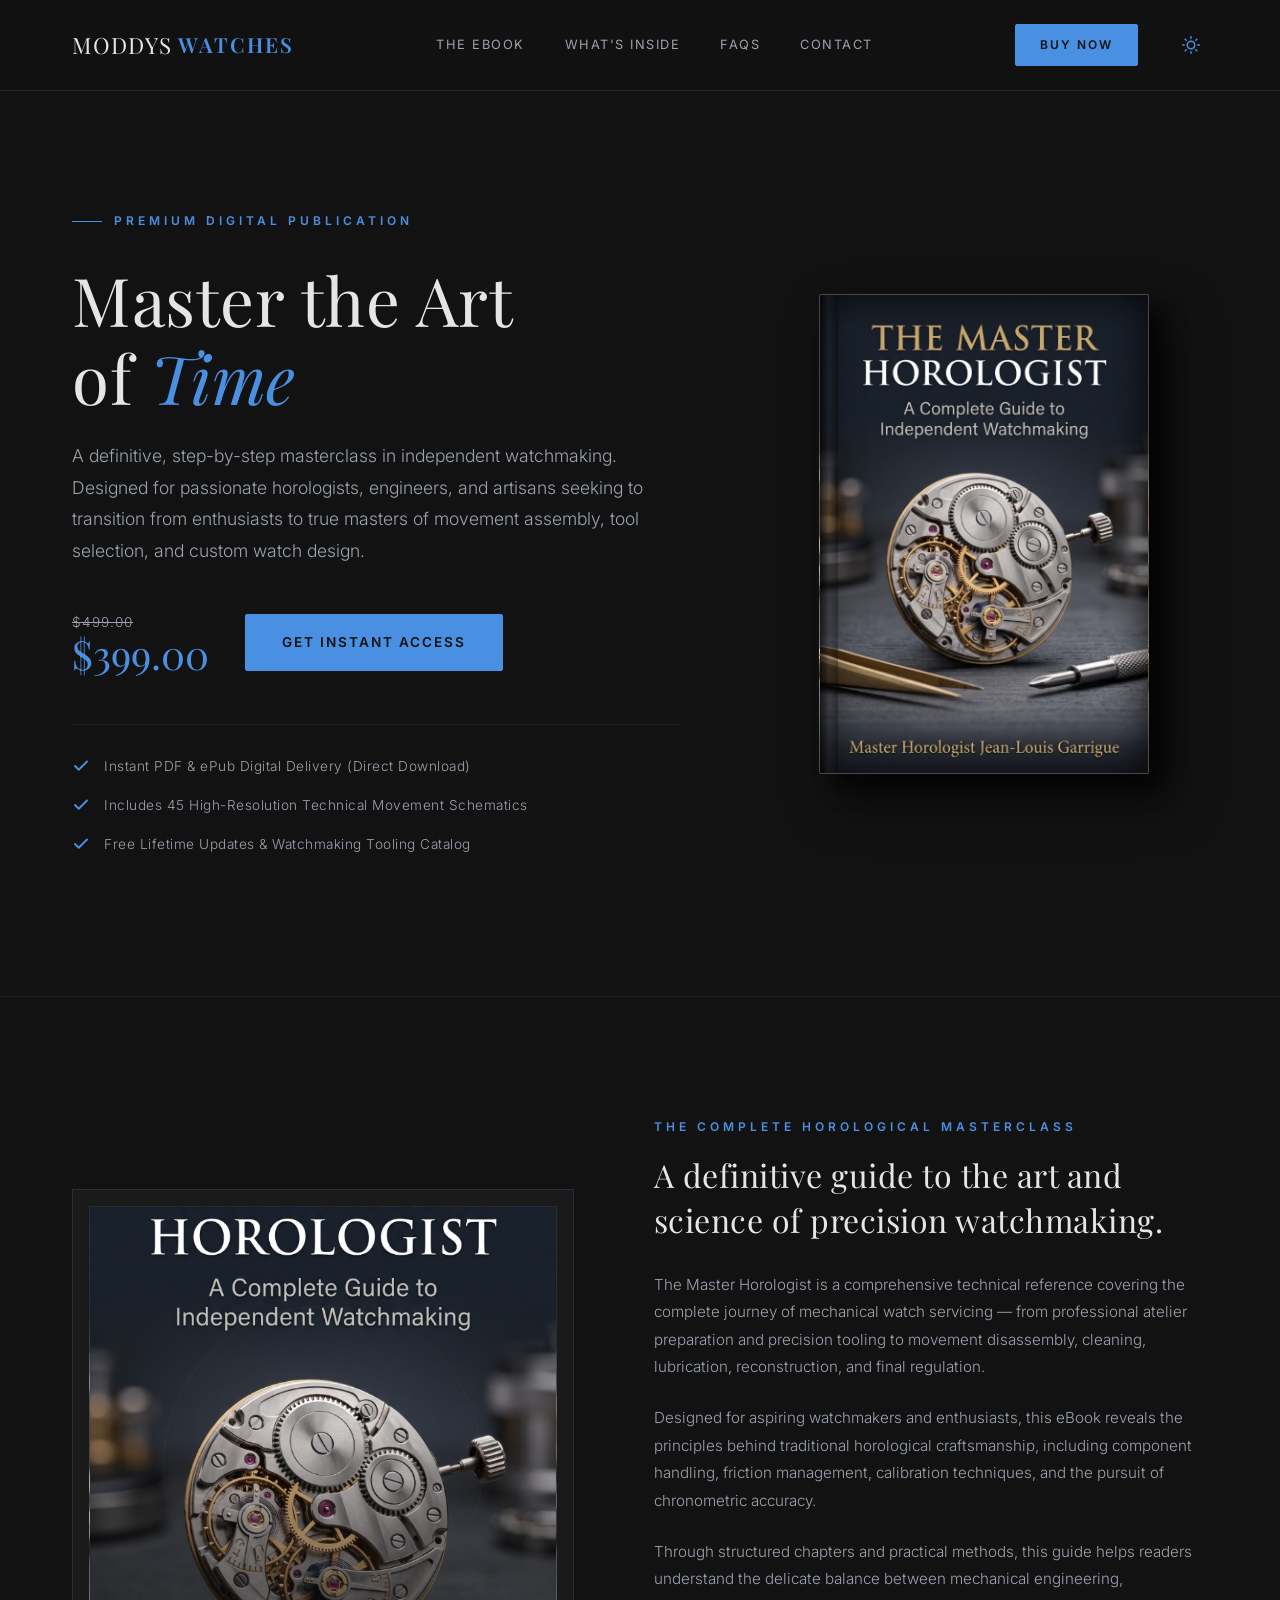
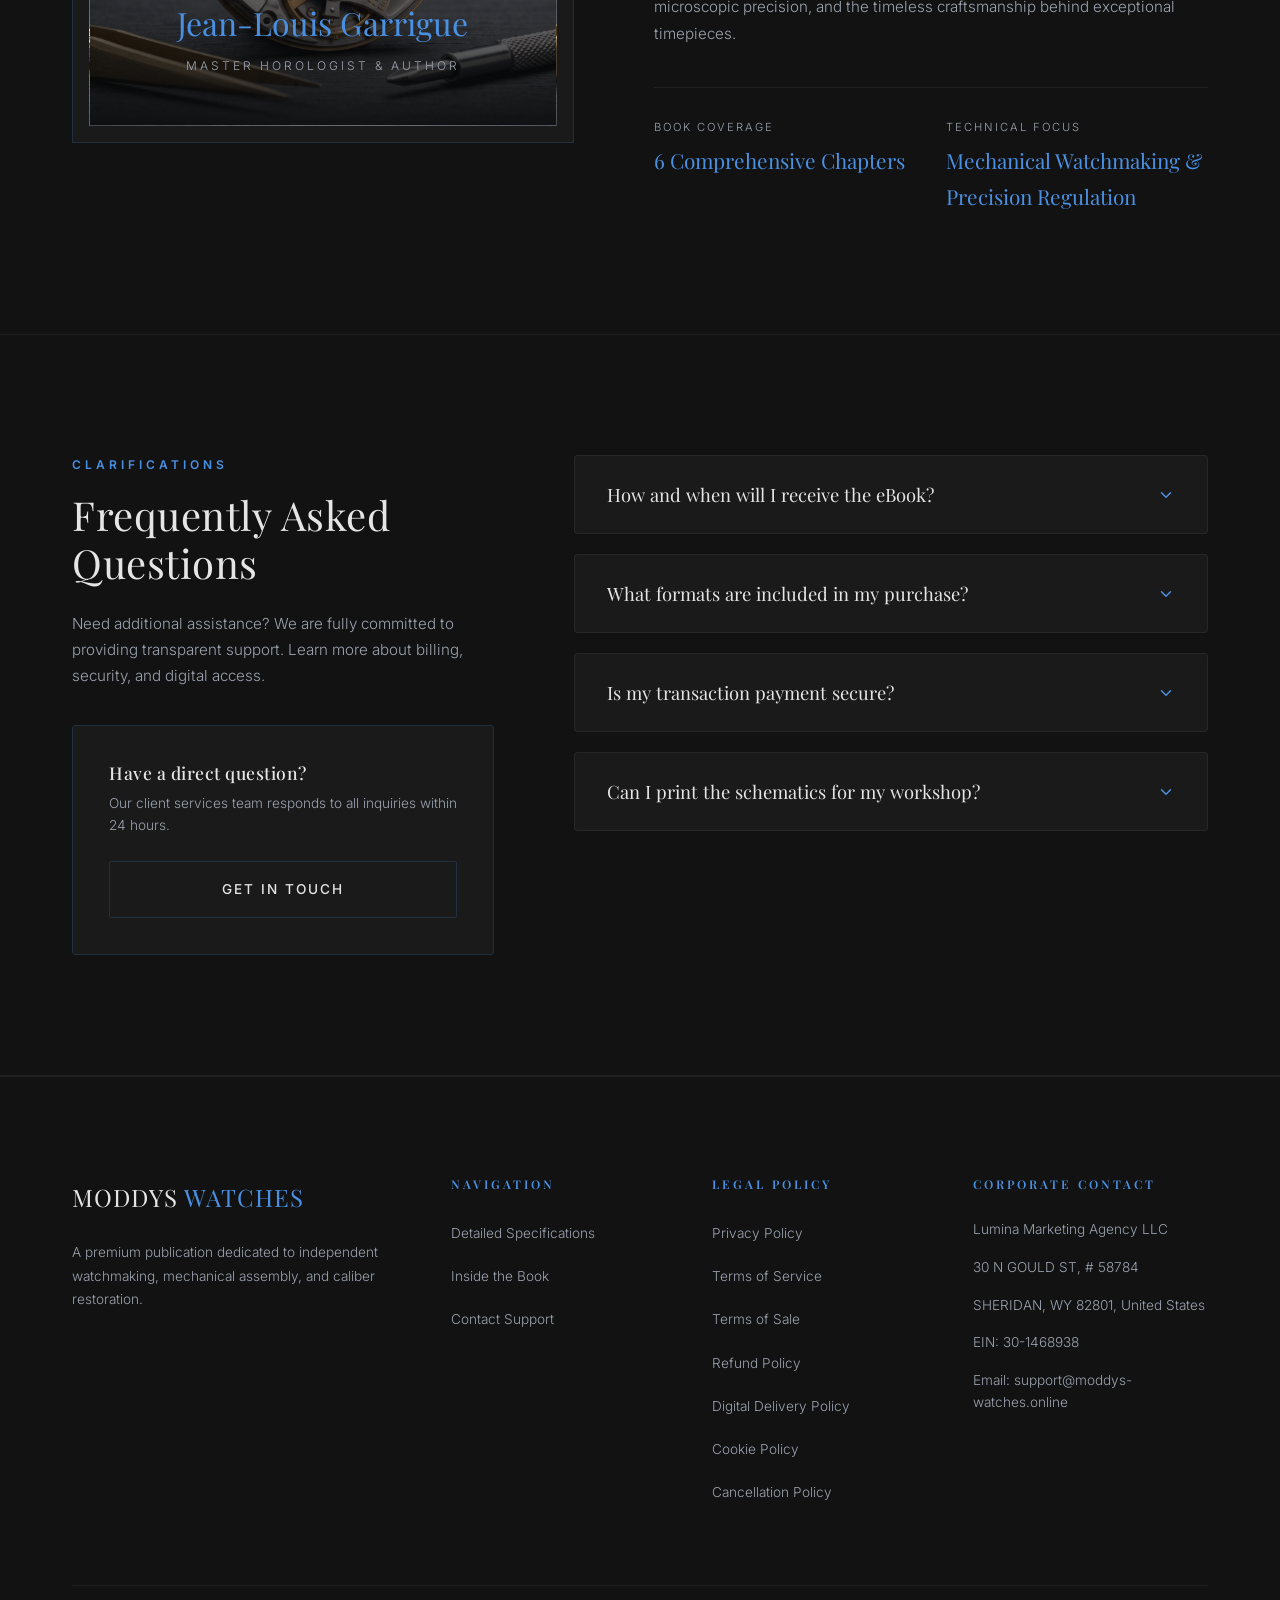
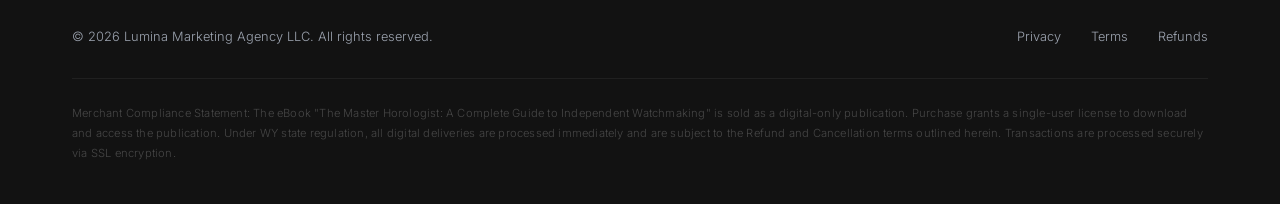
==== commit 47fa4d06: "Replace all emails with support@moddys-watches.online" ====
--- a/index.html
+++ b/index.html
@@ -307,7 +307,7 @@
             <span>30 N GOULD ST, # 58784</span>
             <span>SHERIDAN, WY 82801, United States</span>
             <span>EIN: 30-1468938</span>
-            <span>Email: support@horologyguide.com</span>
+            <span>Email: support@moddys-watches.online</span>
           </div>
         </div>
       </div>
